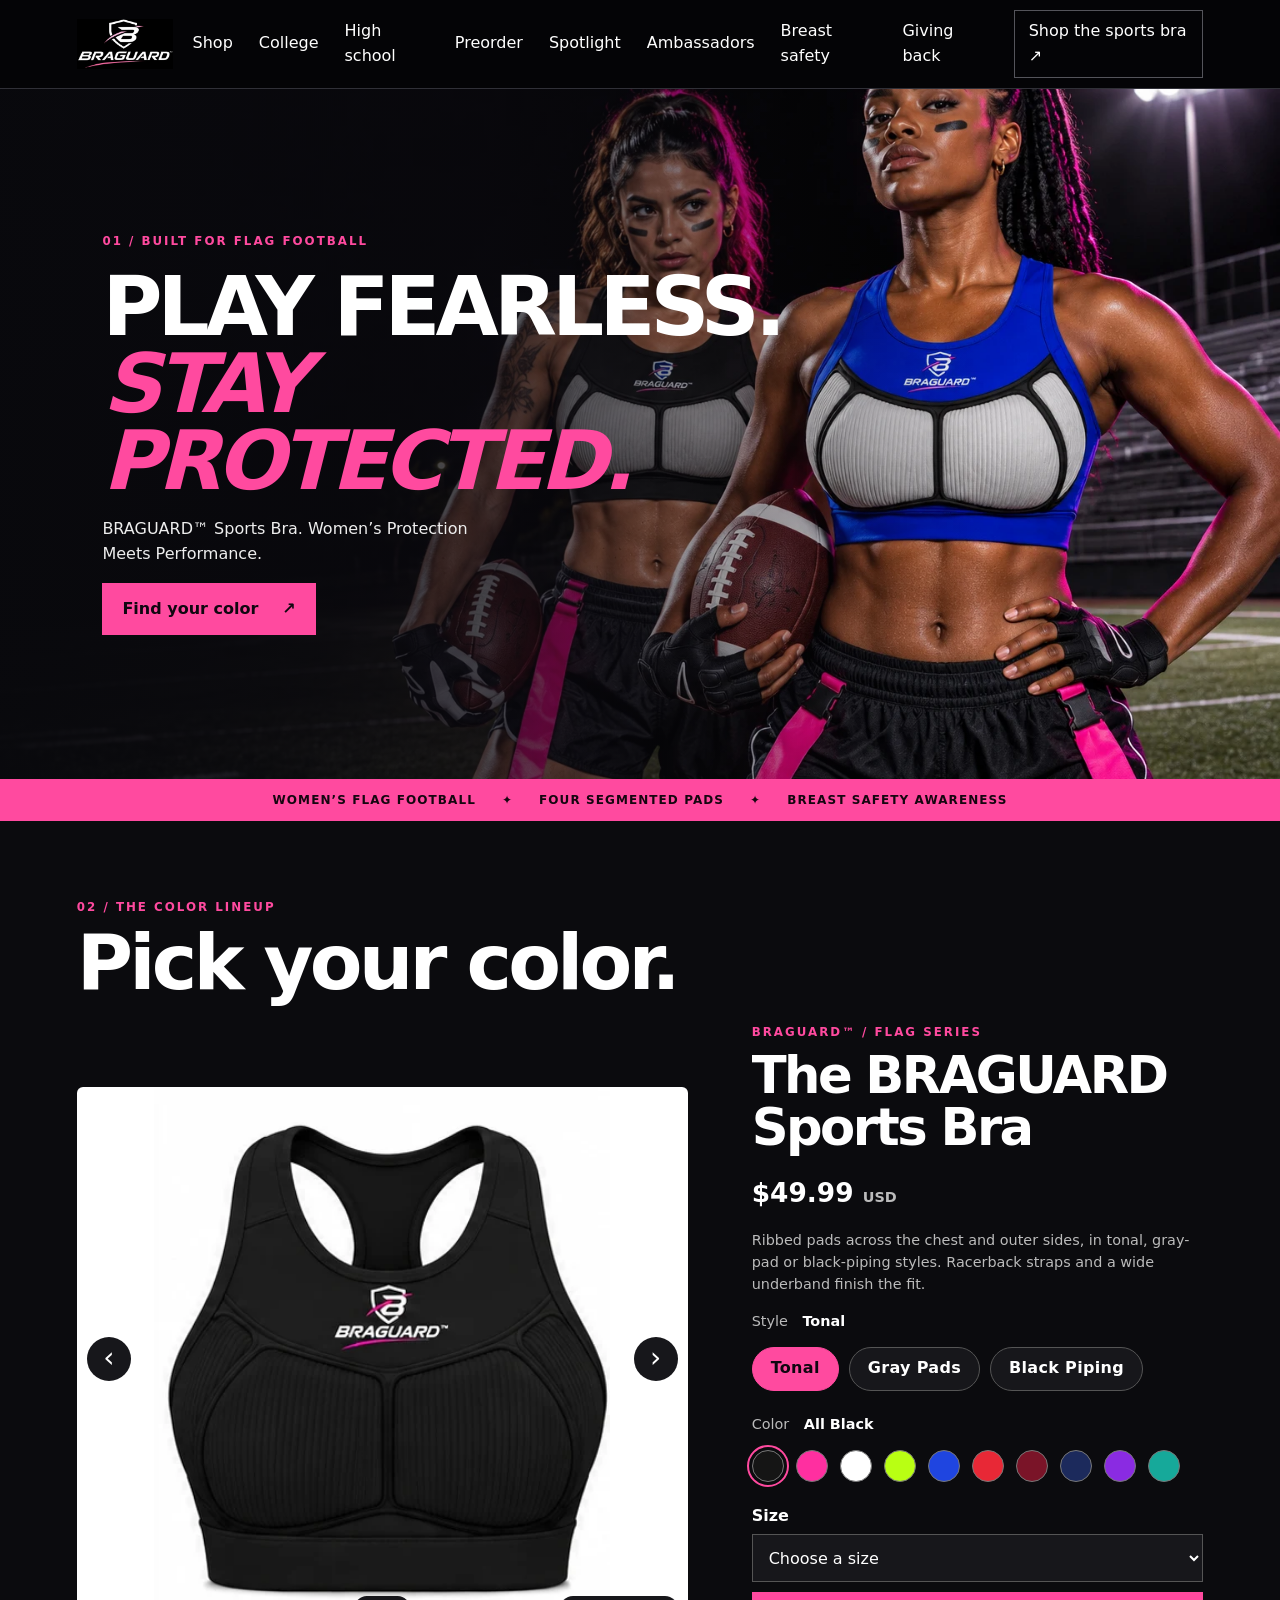
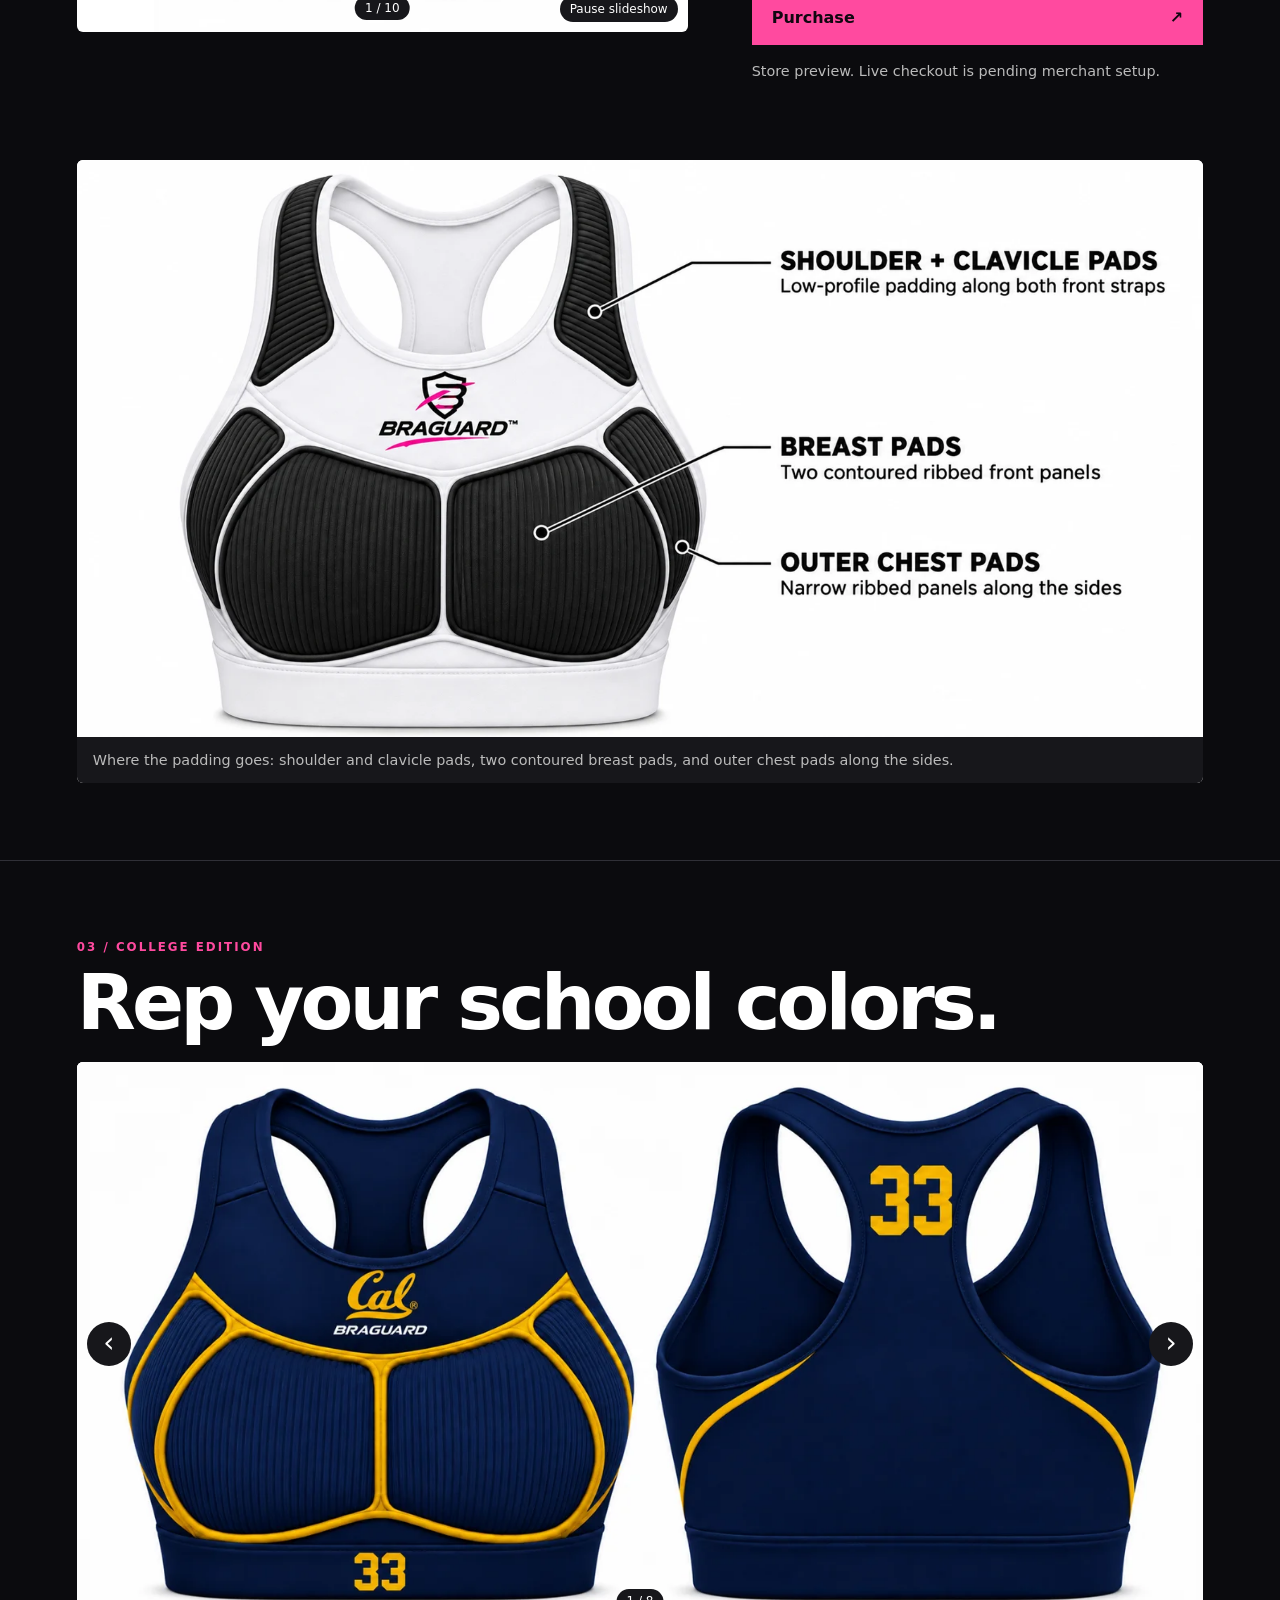
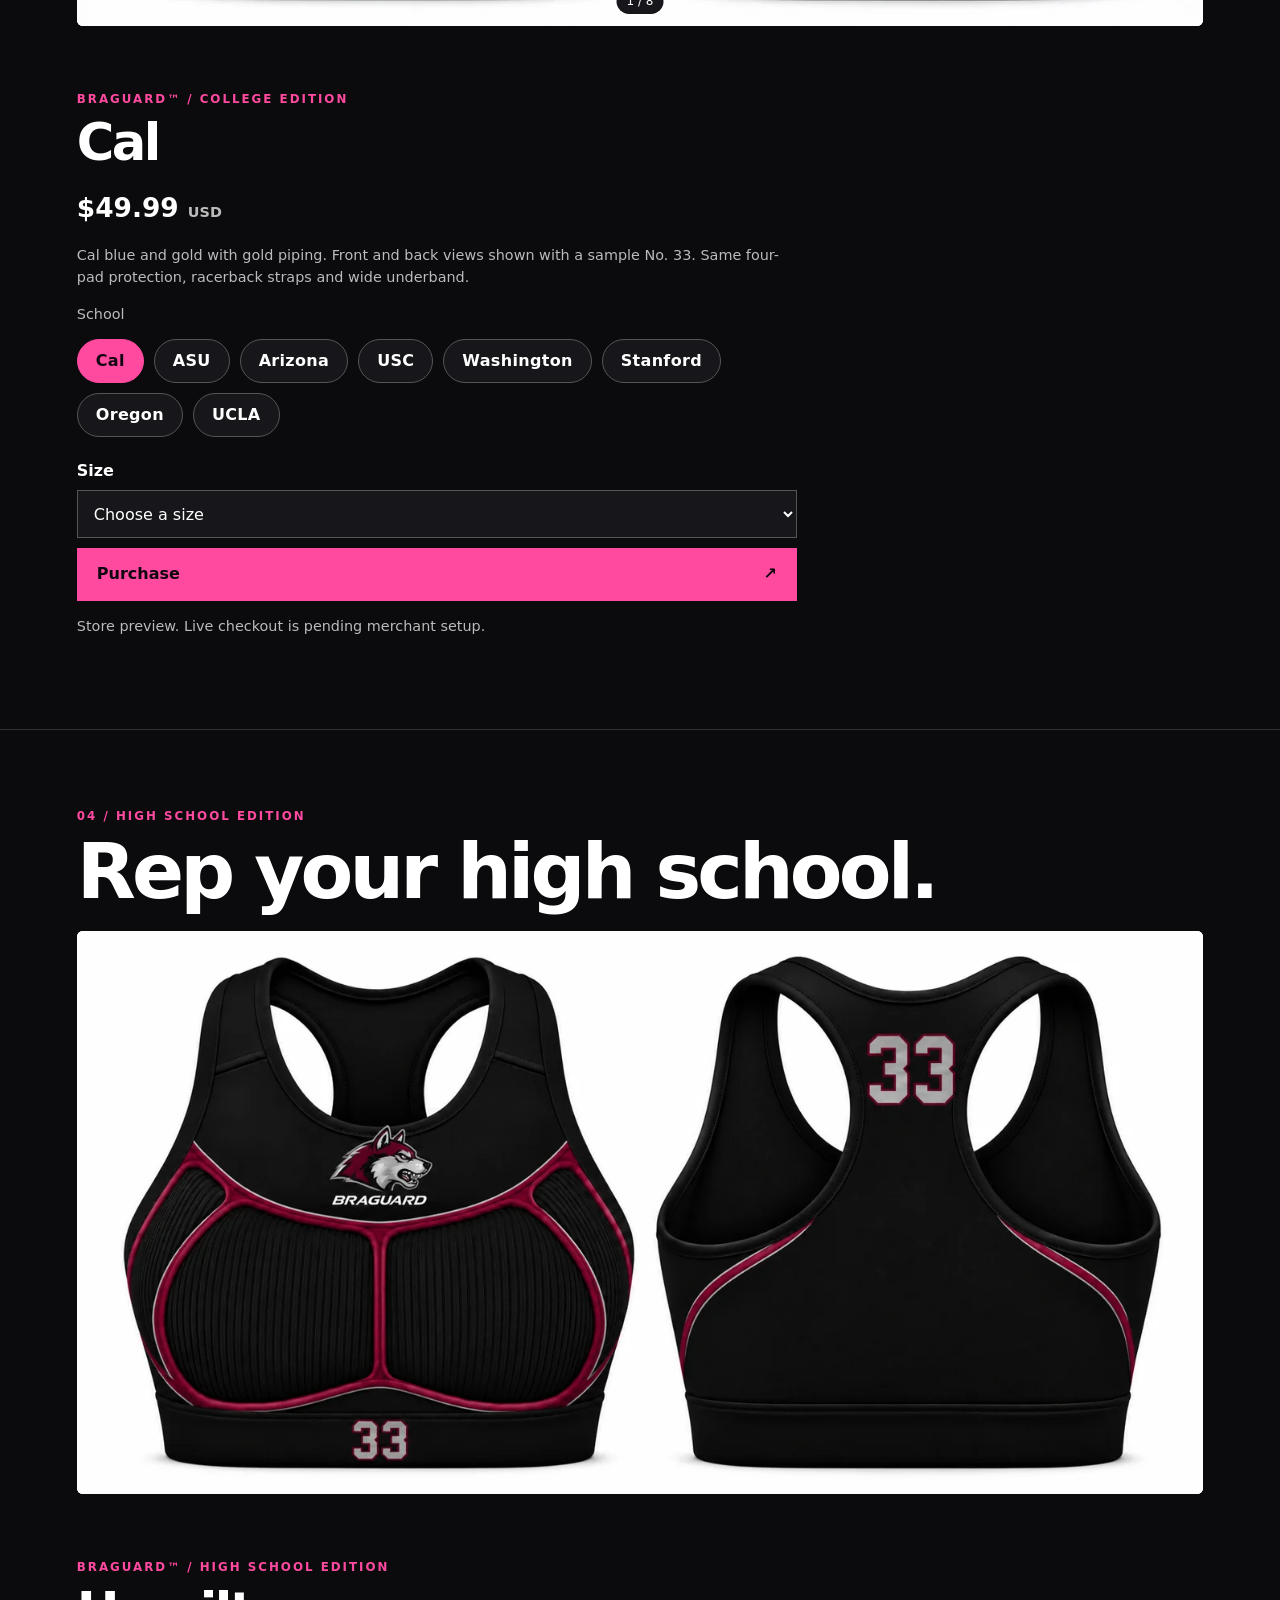
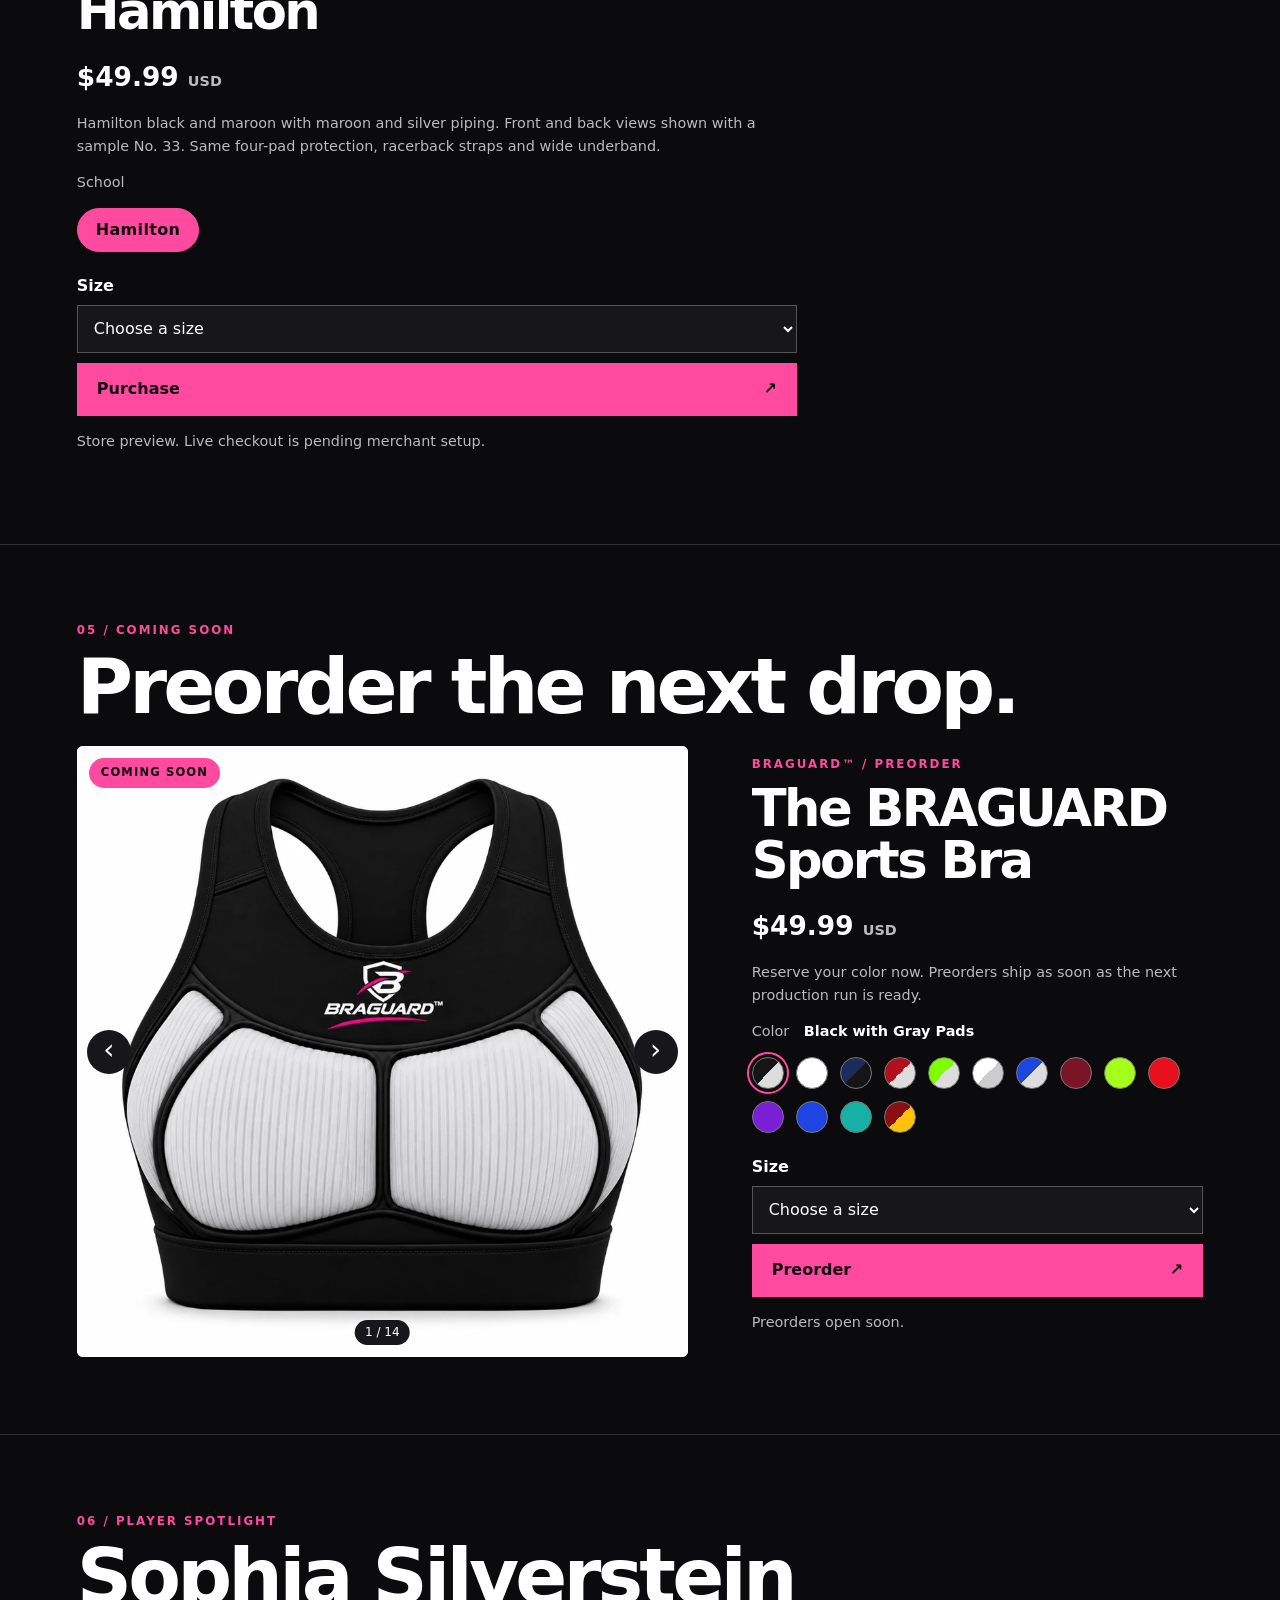
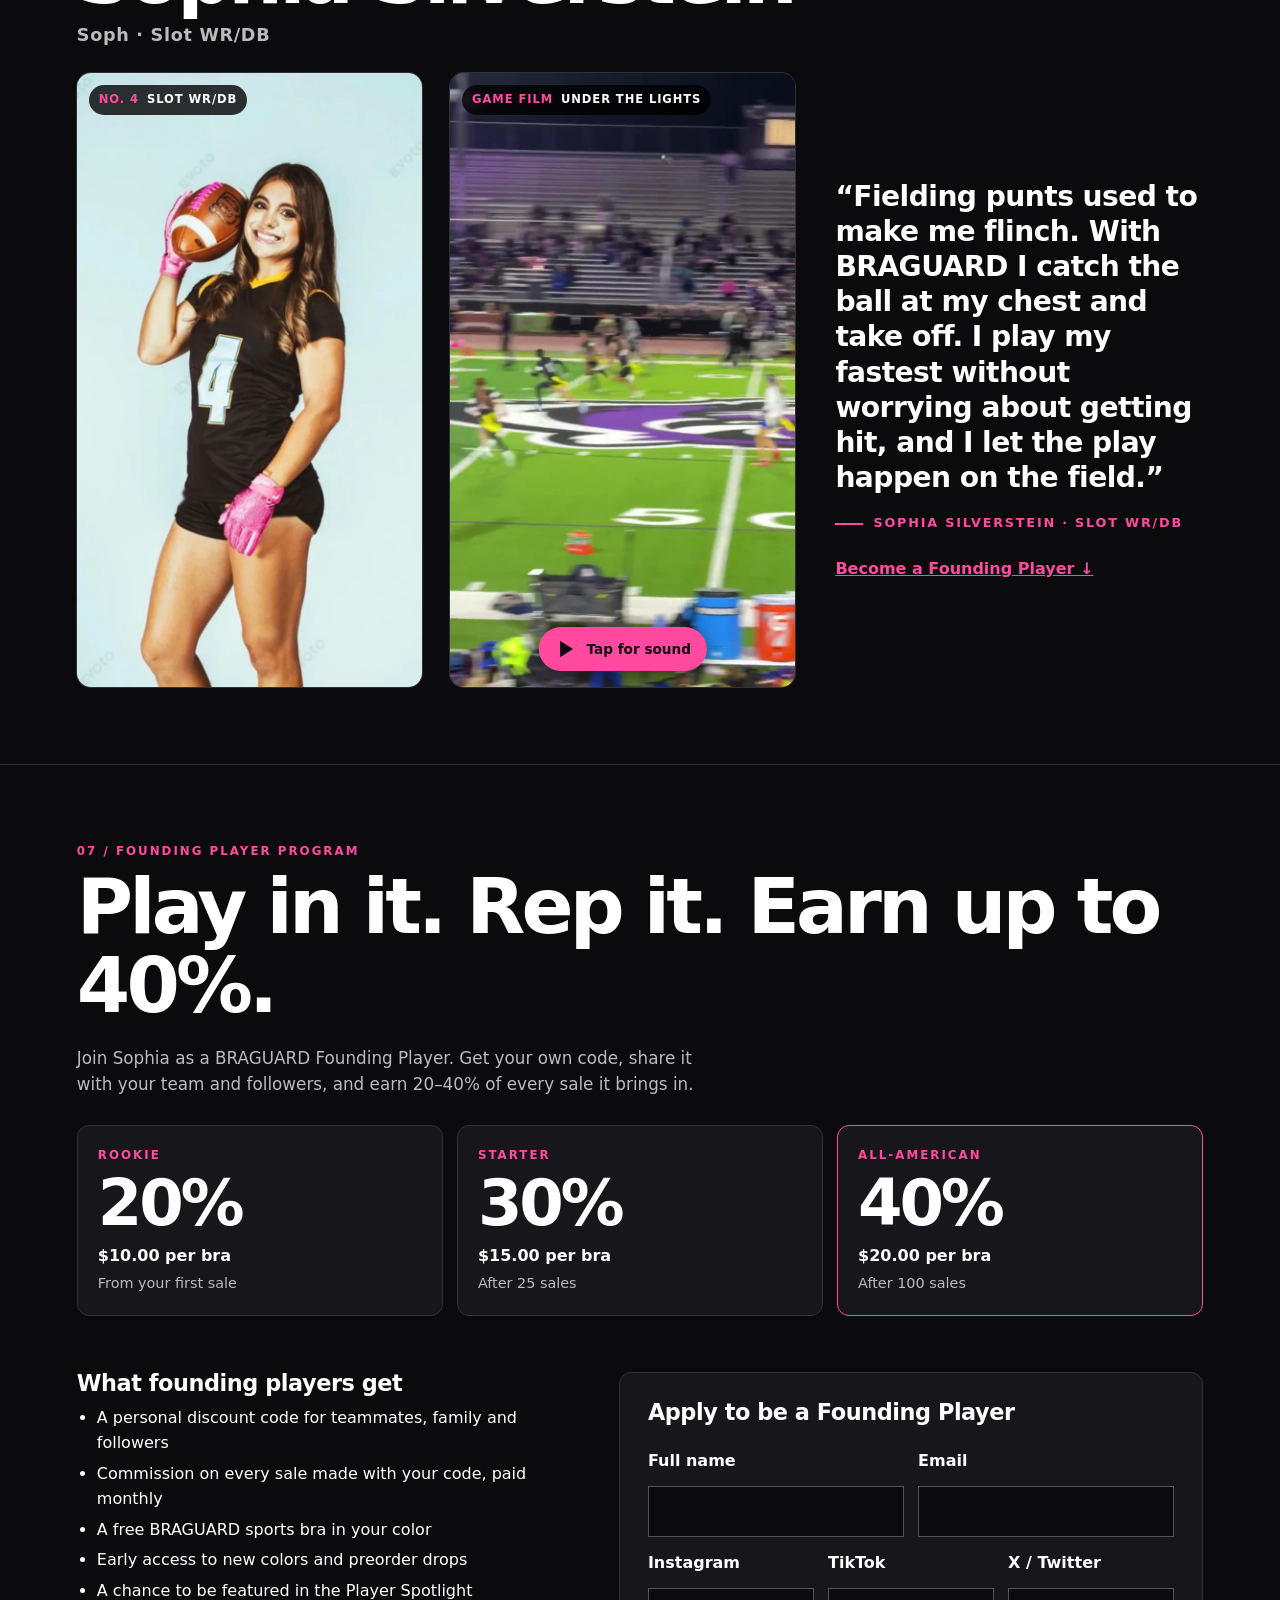
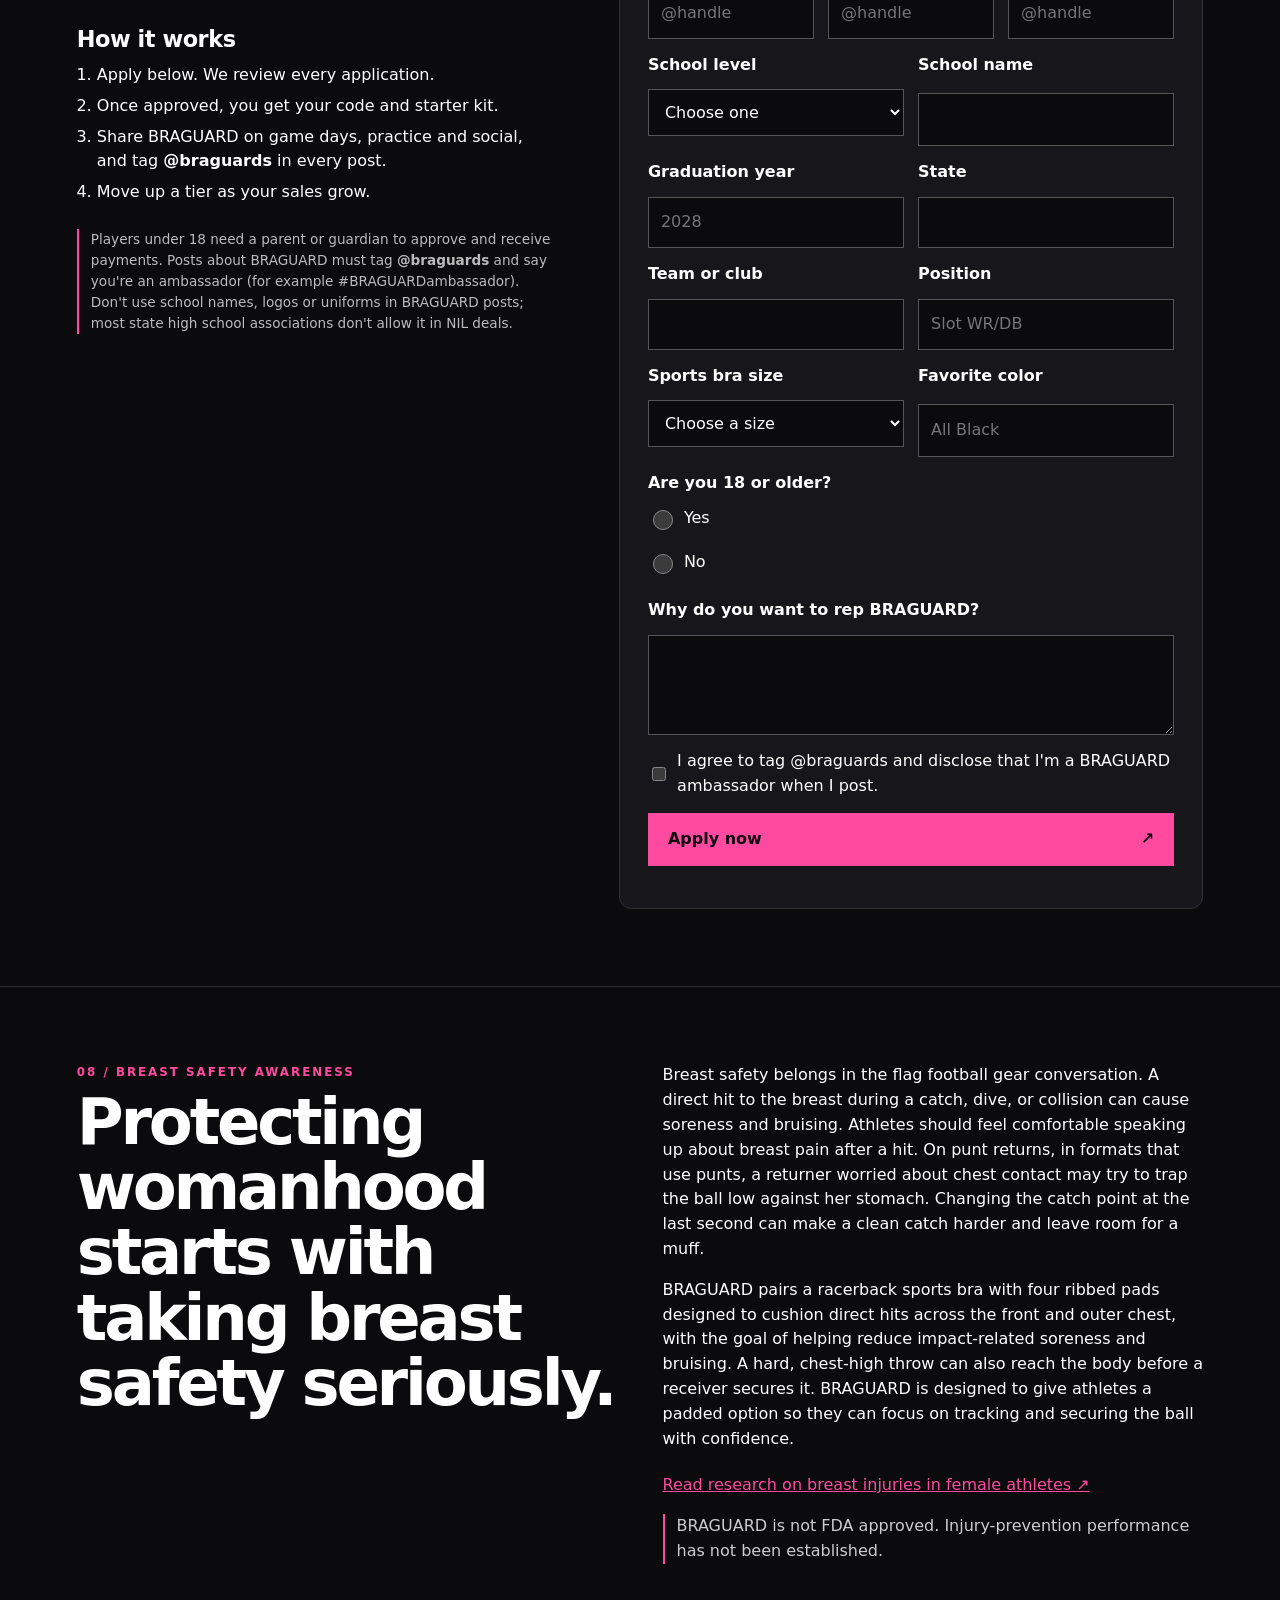
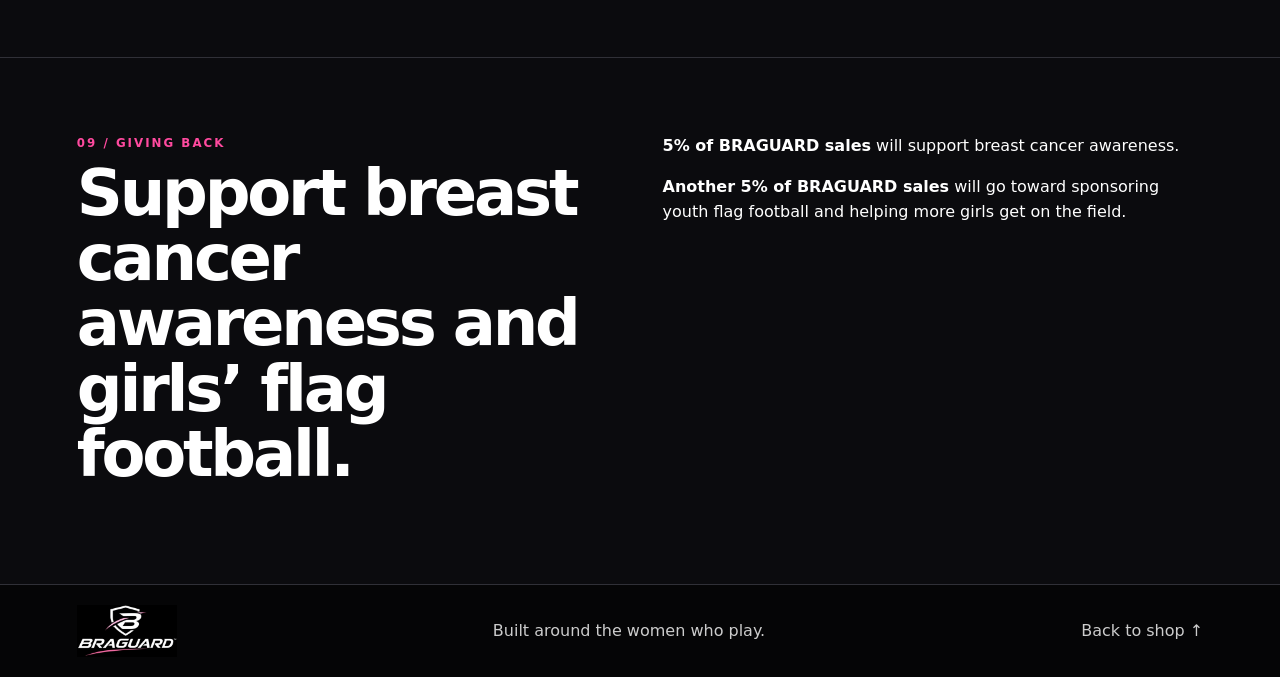
==== index.html @ 481f3fd7 "Ambassador program: require tagging @braguards in posts Co-Authored-By: Claude Opus 5.5 <noreply@ant" ====
<!doctype html>
<html lang="en">
<head>
  <meta charset="utf-8">
  <meta name="viewport" content="width=device-width, initial-scale=1, viewport-fit=cover">
  <title>BRAGUARD™ | Flag Football Sports Bra</title>
  <meta name="description" content="A segmented padded sports bra designed for women who play flag football. Explore BRAGUARD colorways.">
  <meta name="theme-color" content="#0b0b0e">
  <meta property="og:title" content="BRAGUARD™ | Flag Football Sports Bra">
  <meta property="og:description" content="Play fearless. Stay protected. A padded sports bra built for women's flag football.">
  <meta property="og:image" content="assets/athletes.webp">
  <meta property="og:type" content="website">
  <link rel="icon" href="assets/logo.webp" type="image/webp">
  <link rel="preload" as="image" href="assets/athletes.webp">
  <link rel="stylesheet" href="style.css">
</head>
<body>
  <a class="skip" href="#main">Skip to content</a>

  <header class="site-header">
    <a class="brand" href="#" aria-label="BRAGUARD home"><img src="assets/logo.webp" alt="BRAGUARD" width="320" height="168"></a>
    <button class="menu-toggle" type="button" aria-expanded="false" aria-controls="site-nav" aria-label="Open menu">
      <span></span><span></span><span></span>
    </button>
    <nav id="site-nav" class="site-nav" aria-label="Main navigation">
      <a href="#shop">Shop</a>
      <a href="#schools">College</a>
      <a href="#highschool">High school</a>
      <a href="#preorder">Preorder</a>
      <a href="#spotlight">Spotlight</a>
      <a href="#ambassadors">Ambassadors</a>
      <a href="#awareness">Breast safety</a>
      <a href="#giving">Giving back</a>
      <a class="outline" href="#shop">Shop the sports bra ↗</a>
    </nav>
  </header>

  <main id="main">
    <section class="hero">
      <div class="hero-copy">
        <p class="tag">01 / BUILT FOR FLAG FOOTBALL</p>
        <h1>PLAY FEARLESS.<br><em>STAY PROTECTED.</em></h1>
        <p>BRAGUARD™ Sports Bra. Women’s Protection Meets Performance.</p>
        <a class="btn" href="#shop">Find your color <span aria-hidden="true">↗</span></a>
      </div>
    </section>

    <div class="strip">
      <span>WOMEN’S FLAG FOOTBALL</span><b aria-hidden="true">✦</b>
      <span>FOUR SEGMENTED PADS</span><b aria-hidden="true">✦</b>
      <span>BREAST SAFETY AWARENESS</span>
    </div>

    <section id="shop" class="shop">
      <div class="section-title">
        <p class="tag">02 / THE COLOR LINEUP</p>
        <h2>Pick your color.</h2>
      </div>
      <div class="product">
        <div class="gallery" aria-label="Swipeable BRAGUARD color carousel">
          <div class="rail" tabindex="0" aria-label="Product color photos"></div>
          <button class="arrow prev" type="button" aria-label="Previous color">‹</button>
          <button class="arrow next" type="button" aria-label="Next color">›</button>
          <button class="rotation" type="button">Pause slideshow</button>
          <div class="counter" aria-live="polite"></div>
        </div>
        <div class="details">
          <p class="tag">BRAGUARD™ / FLAG SERIES</p>
          <h3>The BRAGUARD Sports Bra</h3>
          <div class="price">$49.99 <small>USD</small></div>
          <p>Ribbed pads across the chest and outer sides, in tonal, gray-pad or black-piping styles. Racerback straps and a wide underband finish the fit.</p>
          <p class="color-label">Style <strong id="style-name"></strong></p>
          <div class="style-pills pills" role="group" aria-label="Choose style"></div>
          <p class="color-label">Color <strong id="color"></strong></p>
          <div class="swatches" role="group" aria-label="Choose color"></div>
          <label for="size">Size</label>
          <select id="size">
            <option value="">Choose a size</option>
            <option>XS</option><option>S</option><option>M</option><option>L</option><option>XL</option><option>2XL</option>
          </select>
          <button class="btn buy" id="buy" type="button">Purchase <span aria-hidden="true">↗</span></button>
          <p id="status" role="status">Store preview. Live checkout is pending merchant setup.</p>
        </div>
      </div>
      <figure class="features">
        <img src="assets/features.webp" alt="BRAGUARD pad layout: shoulder and clavicle pads along both front straps, two contoured ribbed breast pads, and narrow ribbed outer chest pads along the sides" width="1600" height="819" loading="lazy">
        <figcaption>Where the padding goes: shoulder and clavicle pads, two contoured breast pads, and outer chest pads along the sides.</figcaption>
      </figure>
    </section>

    <section id="schools" class="shop schools" aria-labelledby="schools-title">
      <div class="section-title">
        <p class="tag">03 / COLLEGE EDITION</p>
        <h2 id="schools-title">Rep your school colors.</h2>
      </div>
      <div class="product">
        <div class="gallery school-gallery" aria-label="Swipeable college edition carousel">
          <div class="rail school-rail" tabindex="0" aria-label="College edition photos"></div>
          <button class="arrow school-prev prev" type="button" aria-label="Previous school">‹</button>
          <button class="arrow school-next next" type="button" aria-label="Next school">›</button>
          <div class="counter school-counter" aria-live="polite"></div>
        </div>
        <div class="details">
          <p class="tag">BRAGUARD™ / COLLEGE EDITION</p>
          <h3 id="school-name">Cal</h3>
          <div class="price">$49.99 <small>USD</small></div>
          <p id="school-desc"></p>
          <p class="color-label">School</p>
          <div class="school-pills" role="group" aria-label="Choose school"></div>
          <label for="school-size">Size</label>
          <select id="school-size">
            <option value="">Choose a size</option>
            <option>XS</option><option>S</option><option>M</option><option>L</option><option>XL</option><option>2XL</option>
          </select>
          <button class="btn buy" id="school-buy" type="button">Purchase <span aria-hidden="true">↗</span></button>
          <p id="school-status" class="status" role="status">Store preview. Live checkout is pending merchant setup.</p>
        </div>
      </div>
    </section>

    <section id="highschool" class="shop schools" aria-labelledby="hs-title">
      <div class="section-title">
        <p class="tag">04 / HIGH SCHOOL EDITION</p>
        <h2 id="hs-title">Rep your high school.</h2>
      </div>
      <div class="product">
        <div class="gallery school-gallery" aria-label="High school edition photos">
          <div class="rail hs-rail" tabindex="0" aria-label="High school edition photos"></div>
        </div>
        <div class="details">
          <p class="tag">BRAGUARD™ / HIGH SCHOOL EDITION</p>
          <h3 id="hs-name">Hamilton</h3>
          <div class="price">$49.99 <small>USD</small></div>
          <p id="hs-desc"></p>
          <p class="color-label">School</p>
          <div class="school-pills hs-pills" role="group" aria-label="Choose school"></div>
          <label for="hs-size">Size</label>
          <select id="hs-size">
            <option value="">Choose a size</option>
            <option>XS</option><option>S</option><option>M</option><option>L</option><option>XL</option><option>2XL</option>
          </select>
          <button class="btn buy" id="hs-buy" type="button">Purchase <span aria-hidden="true">↗</span></button>
          <p id="hs-status" class="status" role="status">Store preview. Live checkout is pending merchant setup.</p>
        </div>
      </div>
    </section>

    <section id="preorder" class="shop schools" aria-labelledby="preorder-title">
      <div class="section-title">
        <p class="tag">05 / COMING SOON</p>
        <h2 id="preorder-title">Preorder the next drop.</h2>
      </div>
      <div class="product">
        <div class="gallery pre-gallery" aria-label="Swipeable preorder carousel">
          <div class="rail pre-rail" tabindex="0" aria-label="Preorder style photos"></div>
          <button class="arrow pre-prev prev" type="button" aria-label="Previous style">‹</button>
          <button class="arrow pre-next next" type="button" aria-label="Next style">›</button>
          <span class="soon-badge">Coming soon</span>
          <div class="counter pre-counter" aria-live="polite"></div>
        </div>
        <div class="details">
          <p class="tag">BRAGUARD™ / PREORDER</p>
          <h3>The BRAGUARD Sports Bra</h3>
          <div class="price">$49.99 <small>USD</small></div>
          <p>Reserve your color now. Preorders ship as soon as the next production run is ready.</p>
          <p class="color-label">Color <strong id="pre-color"></strong></p>
          <div class="swatches pre-swatches" role="group" aria-label="Choose preorder color"></div>
          <label for="pre-size">Size</label>
          <select id="pre-size">
            <option value="">Choose a size</option>
            <option>XS</option><option>S</option><option>M</option><option>L</option><option>XL</option><option>2XL</option>
          </select>
          <button class="btn buy" id="pre-buy" type="button">Preorder <span aria-hidden="true">↗</span></button>
          <p id="pre-status" class="status" role="status">Preorders open soon.</p>
        </div>
      </div>
    </section>

    <section id="spotlight" class="spotlight" aria-labelledby="spotlight-title">
      <div class="section-title">
        <p class="tag">06 / PLAYER SPOTLIGHT</p>
        <h2 id="spotlight-title">Sophia Silverstein</h2>
        <p class="spot-sub">Soph · Slot WR/DB</p>
      </div>
      <div class="spotlight-grid">
        <figure class="spot-card">
          <img src="assets/spotlight-sophia.webp" alt="Sophia Silverstein in a black No. 4 jersey and pink gloves holding a football" width="720" height="1417" loading="lazy">
          <figcaption><span>No. 4</span><em>Slot WR/DB</em></figcaption>
        </figure>
        <figure class="spot-card">
          <video id="spot-video" poster="assets/spotlight-poster.jpg" autoplay muted loop playsinline webkit-playsinline preload="auto" aria-label="Game footage of Sophia playing flag football">
            <source src="assets/spotlight-video.mp4" type="video/mp4">
          </video>
          <button class="video-play" id="spot-play" type="button" aria-label="Play video with sound">
            <svg viewBox="0 0 24 24" width="28" height="28" aria-hidden="true"><path d="M8 5v14l11-7z" fill="currentColor"/></svg>
            <span>Tap for sound</span>
          </button>
          <figcaption><span>Game film</span><em>Under the lights</em></figcaption>
        </figure>
        <blockquote class="spot-quote">
          <p>“Fielding punts used to make me flinch. With BRAGUARD I catch the ball at my chest and take off. I play my fastest without worrying about getting hit, and I let the play happen on the field.”</p>
          <footer>Sophia Silverstein · Slot WR/DB</footer>
          <a class="spot-cta" href="#ambassadors">Become a Founding Player ↓</a>
        </blockquote>
      </div>
    </section>

    <section id="ambassadors" class="ambassadors" aria-labelledby="amb-title">
      <div class="section-title">
        <p class="tag">07 / FOUNDING PLAYER PROGRAM</p>
        <h2 id="amb-title">Play in it. Rep it. Earn up to 40%.</h2>
        <p class="amb-lead">Join Sophia as a BRAGUARD Founding Player. Get your own code, share it with your team and followers, and earn 20–40% of every sale it brings in.</p>
      </div>

      <div class="tiers" role="list">
        <div class="tier" role="listitem">
          <p class="tier-name">Rookie</p>
          <p class="tier-rate">20%</p>
          <p class="tier-earn"><span data-rate="0.20"></span> per bra</p>
          <p class="tier-when">From your first sale</p>
        </div>
        <div class="tier" role="listitem">
          <p class="tier-name">Starter</p>
          <p class="tier-rate">30%</p>
          <p class="tier-earn"><span data-rate="0.30"></span> per bra</p>
          <p class="tier-when">After 25 sales</p>
        </div>
        <div class="tier tier-top" role="listitem">
          <p class="tier-name">All-American</p>
          <p class="tier-rate">40%</p>
          <p class="tier-earn"><span data-rate="0.40"></span> per bra</p>
          <p class="tier-when">After 100 sales</p>
        </div>
      </div>

      <div class="amb-grid">
        <div class="amb-perks">
          <h3>What founding players get</h3>
          <ul>
            <li>A personal discount code for teammates, family and followers</li>
            <li>Commission on every sale made with your code, paid monthly</li>
            <li>A free BRAGUARD sports bra in your color</li>
            <li>Early access to new colors and preorder drops</li>
            <li>A chance to be featured in the Player Spotlight</li>
          </ul>
          <h3>How it works</h3>
          <ol>
            <li>Apply below. We review every application.</li>
            <li>Once approved, you get your code and starter kit.</li>
            <li>Share BRAGUARD on game days, practice and social, and tag <strong>@braguards</strong> in every post.</li>
            <li>Move up a tier as your sales grow.</li>
          </ol>
          <p class="amb-fine">Players under 18 need a parent or guardian to approve and receive payments. Posts about BRAGUARD must tag <strong>@braguards</strong> and say you're an ambassador (for example #BRAGUARDambassador). Don't use school names, logos or uniforms in BRAGUARD posts; most state high school associations don't allow it in NIL deals.</p>
        </div>

        <form id="amb-form" class="amb-form" novalidate>
          <h3>Apply to be a Founding Player</h3>
          <div class="field-row">
            <div class="field"><label for="amb-name">Full name</label><input id="amb-name" name="name" required autocomplete="name"></div>
            <div class="field"><label for="amb-email">Email</label><input id="amb-email" name="email" type="email" required autocomplete="email"></div>
          </div>
          <div class="field-row three">
            <div class="field"><label for="amb-ig">Instagram</label><input id="amb-ig" name="instagram" placeholder="@handle"></div>
            <div class="field"><label for="amb-tt">TikTok</label><input id="amb-tt" name="tiktok" placeholder="@handle"></div>
            <div class="field"><label for="amb-x">X / Twitter</label><input id="amb-x" name="x_twitter" placeholder="@handle"></div>
          </div>
          <div class="field-row">
            <div class="field">
              <label for="amb-level">School level</label>
              <select id="amb-level" name="level" required>
                <option value="">Choose one</option>
                <option>High school</option>
                <option>College</option>
                <option>Middle school / youth</option>
                <option>Adult / club</option>
                <option>Coach or parent</option>
              </select>
            </div>
            <div class="field"><label for="amb-school">School name</label><input id="amb-school" name="school"></div>
          </div>
          <div class="field-row">
            <div class="field"><label for="amb-grad">Graduation year</label><input id="amb-grad" name="grad_year" inputmode="numeric" placeholder="2028"></div>
            <div class="field"><label for="amb-state">State</label><input id="amb-state" name="state" autocomplete="address-level1"></div>
          </div>
          <div class="field-row">
            <div class="field"><label for="amb-team">Team or club</label><input id="amb-team" name="team"></div>
            <div class="field"><label for="amb-position">Position</label><input id="amb-position" name="position" placeholder="Slot WR/DB"></div>
          </div>
          <div class="field-row">
            <div class="field">
              <label for="amb-size">Sports bra size</label>
              <select id="amb-size" name="size" required>
                <option value="">Choose a size</option>
                <option>XS</option><option>S</option><option>M</option><option>L</option><option>XL</option><option>2XL</option>
              </select>
            </div>
            <div class="field"><label for="amb-color">Favorite color</label><input id="amb-color" name="color" placeholder="All Black"></div>
          </div>
          <fieldset class="field">
            <legend>Are you 18 or older?</legend>
            <label class="inline"><input type="radio" name="adult" value="yes" id="amb-adult-yes" required> Yes</label>
            <label class="inline"><input type="radio" name="adult" value="no" id="amb-adult-no"> No</label>
          </fieldset>
          <div class="field-row guardian" hidden>
            <div class="field"><label for="amb-guardian">Parent or guardian name</label><input id="amb-guardian" name="guardian"></div>
            <div class="field"><label for="amb-guardian-email">Parent or guardian email</label><input id="amb-guardian-email" name="guardian_email" type="email"></div>
          </div>
          <div class="field"><label for="amb-why">Why do you want to rep BRAGUARD?</label><textarea id="amb-why" name="why" rows="3"></textarea></div>
          <label class="inline check"><input type="checkbox" id="amb-agree" name="agree" required> I agree to tag @braguards and disclose that I'm a BRAGUARD ambassador when I post.</label>
          <button class="btn" type="submit">Apply now <span aria-hidden="true">↗</span></button>
          <p id="amb-status" role="status"></p>
        </form>
      </div>
    </section>

    <section id="awareness" class="awareness">
      <div>
        <p class="tag">08 / BREAST SAFETY AWARENESS</p>
        <h2>Protecting womanhood starts with taking breast safety seriously.</h2>
      </div>
      <div>
        <p>Breast safety belongs in the flag football gear conversation. A direct hit to the breast during a catch, dive, or collision can cause soreness and bruising. Athletes should feel comfortable speaking up about breast pain after a hit. On punt returns, in formats that use punts, a returner worried about chest contact may try to trap the ball low against her stomach. Changing the catch point at the last second can make a clean catch harder and leave room for a muff.</p>
        <p>BRAGUARD pairs a racerback sports bra with four ribbed pads designed to cushion direct hits across the front and outer chest, with the goal of helping reduce impact-related soreness and bruising. A hard, chest-high throw can also reach the body before a receiver secures it. BRAGUARD is designed to give athletes a padded option so they can focus on tracking and securing the ball with confidence.</p>
        <a href="https://pmc.ncbi.nlm.nih.gov/articles/PMC6683617/" target="_blank" rel="noopener">Read research on breast injuries in female athletes ↗</a>
        <p class="safety">BRAGUARD is not FDA approved. Injury-prevention performance has not been established.</p>
      </div>
    </section>

    <section id="giving" class="awareness" aria-labelledby="give-title">
      <div>
        <p class="tag">09 / GIVING BACK</p>
        <h2 id="give-title">Support breast cancer awareness and girls’ flag football.</h2>
      </div>
      <div>
        <p><strong>5% of BRAGUARD sales</strong> will support breast cancer awareness.</p>
        <p><strong>Another 5% of BRAGUARD sales</strong> will go toward sponsoring youth flag football and helping more girls get on the field.</p>
      </div>
    </section>
  </main>

  <footer class="site-footer">
    <img src="assets/logo.webp" alt="BRAGUARD" width="320" height="168" loading="lazy">
    <span>Built around the women who play.</span>
    <a href="#shop">Back to shop ↑</a>
  </footer>

  <script src="checkout.js"></script>
  <script src="app.js"></script>
</body>
</html>
---- style.css ----
:root {
  color-scheme: dark;
  --pink: #ff4a9f;
  --bg: #0b0b0e;
  --ink: #fff;
  --muted: #bbb;
  --line: #303037;
  --panel: #17171b;
  --gutter: clamp(16px, 6vw, 100px);
}

* { box-sizing: border-box; }
section[id] { scroll-margin-top: 80px; }
html { scroll-behavior: smooth; -webkit-text-size-adjust: 100%; }
body {
  margin: 0;
  background: var(--bg);
  color: var(--ink);
  font: 16px/1.55 system-ui, -apple-system, "Segoe UI", Roboto, sans-serif;
  overflow-x: hidden;
}
img { max-width: 100%; height: auto; }
a { color: inherit; text-decoration: none; }
button, select { font: inherit; color: inherit; }
button { cursor: pointer; }
button:focus-visible, a:focus-visible, select:focus-visible, .rail:focus-visible {
  outline: 3px solid var(--pink);
  outline-offset: 4px;
}

.skip {
  position: absolute; left: 12px; top: -60px; z-index: 100;
  background: var(--pink); color: #100710; padding: 10px 14px; font-weight: 800;
}
.skip:focus { top: 12px; }

/* Header */
.site-header {
  position: sticky; top: 0; z-index: 50;
  display: flex; align-items: center; justify-content: space-between; gap: 20px;
  padding: 10px var(--gutter);
  padding-top: max(10px, env(safe-area-inset-top));
  background: rgba(5, 5, 6, 0.92);
  backdrop-filter: blur(10px);
  border-bottom: 1px solid var(--line);
}
.brand img { width: 100px; display: block; }
.site-nav { display: flex; align-items: center; gap: 26px; }
.site-nav a { padding: 8px 0; }
.site-nav a:not(.outline):hover { color: var(--pink); }
.outline { border: 1px solid #54545a; padding: 8px 14px !important; }
.outline:hover { border-color: var(--pink); }

.menu-toggle {
  display: none;
  width: 44px; height: 44px;
  background: transparent; border: 1px solid #54545a; border-radius: 4px;
  flex-direction: column; align-items: center; justify-content: center; gap: 5px;
}
.menu-toggle span { display: block; width: 20px; height: 2px; background: #fff; transition: transform .2s, opacity .2s; }
.menu-toggle[aria-expanded="true"] span:nth-child(1) { transform: translateY(7px) rotate(45deg); }
.menu-toggle[aria-expanded="true"] span:nth-child(2) { opacity: 0; }
.menu-toggle[aria-expanded="true"] span:nth-child(3) { transform: translateY(-7px) rotate(-45deg); }

/* Hero */
.hero {
  min-height: min(690px, 80vh);
  position: relative;
  display: grid; align-items: center;
  background: #151219 url(assets/athletes.webp) center 43% / cover no-repeat;
}
.hero::before {
  content: ""; position: absolute; inset: 0;
  background: linear-gradient(90deg, #09090df5 1%, #0b0a10ba 38%, transparent 77%);
}
.hero-copy { position: relative; padding: 64px clamp(20px, 8vw, 128px); max-width: 950px; }
.tag { color: var(--pink); font-size: .74rem; font-weight: 800; letter-spacing: .17em; margin: 0 0 8px; }
.hero h1 {
  font-size: clamp(2.5rem, 6.4vw, 6.5rem);
  line-height: .94; letter-spacing: -.06em; margin: .22em 0;
}
.hero h1 em { color: var(--pink); }
.hero-copy > p:not(.tag) { max-width: 370px; color: #eee; }

.btn {
  background: var(--pink); color: #100710; border: 0; font-weight: 850;
  display: inline-flex; justify-content: space-between; align-items: center; gap: 24px;
  padding: 14px 20px; min-height: 48px;
  transition: filter .15s;
}
.btn:hover { filter: brightness(1.08); }

.strip {
  padding: 12px 16px;
  display: flex; flex-wrap: wrap; justify-content: center; gap: 8px 26px;
  background: var(--pink); color: #160610;
  font-size: .75rem; font-weight: 900; letter-spacing: .09em; text-align: center;
}

/* Sections */
.shop, .awareness {
  max-width: 1370px; margin: auto;
  padding: clamp(40px, 6vw, 95px) var(--gutter);
}
h2, h3 { line-height: 1.02; letter-spacing: -.05em; margin: 0 0 20px; }
h2 { font-size: clamp(2.2rem, 6vw, 5rem); }
h3 { font-size: clamp(1.9rem, 4vw, 3.6rem); }

/* Product */
.product {
  display: grid; grid-template-columns: 1.15fr .85fr;
  gap: clamp(24px, 5vw, 80px); align-items: center;
}
.gallery { position: relative; min-width: 0; background: #fff; border-radius: 6px; overflow: hidden; }
.rail {
  display: flex; overflow-x: auto;
  scroll-snap-type: x mandatory; scrollbar-width: none;
  overscroll-behavior-inline: contain; -webkit-overflow-scrolling: touch;
}
.rail::-webkit-scrollbar { display: none; }
.rail img {
  flex: 0 0 100%; width: 100%; aspect-ratio: 1.12;
  object-fit: contain; scroll-snap-align: start; user-select: none;
}
.arrow {
  position: absolute; top: 50%; translate: 0 -50%;
  border: 0; border-radius: 50%; width: 44px; height: 44px;
  background: var(--panel); color: #fff; font-size: 28px; line-height: 1;
  display: grid; place-items: center; padding-bottom: 4px;
}
.prev { left: 10px; }
.next { right: 10px; }
.counter {
  position: absolute; bottom: 12px; left: 50%; translate: -50%;
  background: var(--panel); padding: 3px 10px; font-size: 12px; border-radius: 30px;
}
.rotation {
  position: absolute; bottom: 10px; right: 10px;
  background: var(--panel); color: #fff; border: 0; border-radius: 20px;
  padding: 4px 10px; font-size: 12px;
}

.price { font-size: 1.65rem; font-weight: 800; margin-bottom: 8px; }
.price small, .details p:not(.tag), #status { color: var(--muted); font-size: .9rem; }
.color-label strong { color: #fff; margin-left: 10px; }
.swatches { display: flex; flex-wrap: wrap; gap: 12px; margin-bottom: 22px; }
.swatches button {
  width: 32px; height: 32px; padding: 0;
  border: 1px solid #777; border-radius: 50%; background: var(--swatch);
}
.swatches button[aria-pressed="true"] { outline: 2px solid var(--pink); outline-offset: 3px; }
label { display: block; font-weight: 700; margin-bottom: 6px; }
select, .buy { display: flex; width: 100%; margin-bottom: 10px; }
select { padding: 12px; min-height: 48px; background: var(--panel); border: 1px solid #555; border-radius: 0; }

/* Feature diagram */
.features {
  margin: clamp(32px, 5vw, 64px) 0 0; background: #fff; border-radius: 6px; overflow: hidden;
}
.features img { display: block; width: 100%; height: auto; }
.features figcaption { background: var(--panel); color: var(--muted); font-size: .9rem; padding: 12px 16px; }

/* College edition */
.schools { border-top: 1px solid var(--line); }
.style-pills, .school-pills { display: flex; flex-wrap: wrap; gap: 10px; margin-bottom: 22px; }
.style-pills button, .school-pills button {
  min-height: 44px; padding: 8px 18px;
  background: var(--panel); border: 1px solid #555; border-radius: 40px;
  font-weight: 800; letter-spacing: .02em;
}
.style-pills button[aria-pressed="true"], .school-pills button[aria-pressed="true"] { border-color: var(--pink); background: var(--pink); color: #100710; }
.school-gallery .rail img { aspect-ratio: 2 / 1; object-fit: contain; background: #fff; }
#hs-status { color: var(--muted); font-size: .9rem; }
#school-status { color: var(--muted); font-size: .9rem; }

/* Preorder */
.soon-badge {
  position: absolute; left: 12px; top: 12px;
  background: var(--pink); color: #100710; border-radius: 30px;
  padding: 6px 12px; font-size: .72rem; font-weight: 900; letter-spacing: .1em; text-transform: uppercase;
}
.pre-gallery .rail img { aspect-ratio: 1; }
#pre-status { color: var(--muted); font-size: .9rem; }

/* Player spotlight */
.spotlight {
  max-width: 1370px; margin: auto;
  padding: clamp(40px, 6vw, 95px) var(--gutter);
  border-top: 1px solid var(--line);
}
.spotlight-grid {
  display: grid;
  grid-template-columns: repeat(2, minmax(0, 1fr)) minmax(0, 1.1fr);
  gap: clamp(14px, 2.4vw, 28px);
  align-items: stretch;
}
.spot-card {
  position: relative; margin: 0; overflow: hidden;
  border-radius: 14px; background: var(--panel);
  aspect-ratio: 9 / 16; max-width: 100%;
  box-shadow: 0 0 0 1px var(--line);
}
.spot-card img, .spot-card video {
  display: block; width: 100%; height: 100%; object-fit: cover; object-position: center top;
}
.spot-card figcaption {
  position: absolute; left: 12px; top: 12px;
  display: flex; gap: 8px; align-items: center;
  background: #000c; backdrop-filter: blur(6px);
  padding: 6px 10px; border-radius: 30px;
  font-size: .72rem; font-weight: 700; letter-spacing: .08em; text-transform: uppercase;
  white-space: nowrap; max-width: calc(100% - 24px);
}
.spot-card figcaption span { color: var(--pink); }
.spot-card figcaption em { font-style: normal; }
.spot-quote {
  margin: 0; align-self: center;
  display: flex; flex-direction: column; gap: 18px;
  padding-left: clamp(0px, 1vw, 12px);
}
.spot-quote p {
  margin: 0; font-size: clamp(1.3rem, 2.2vw, 2rem); line-height: 1.25;
  letter-spacing: -.02em; font-weight: 700; text-wrap: balance;
}
.spot-quote footer {
  color: var(--pink); font-size: .8rem; font-weight: 800; letter-spacing: .14em; text-transform: uppercase;
}
.spot-quote footer::before { content: ""; display: inline-block; width: 28px; height: 2px; background: var(--pink); vertical-align: middle; margin-right: 10px; }

.spotlight .section-title h2 { margin-bottom: 6px; }
.spot-sub { margin: 0 0 24px; color: var(--muted); font-size: 1.1rem; font-weight: 700; letter-spacing: .04em; }

.video-play {
  position: absolute; left: 50%; bottom: 16px; translate: -50% 0;
  display: inline-flex; align-items: center; gap: 8px;
  min-height: 44px; padding: 8px 16px 8px 12px;
  background: var(--pink); color: #100710; border: 0; border-radius: 40px;
  font-weight: 850; font-size: .85rem; white-space: nowrap;
  box-shadow: 0 8px 24px #0008;
}
.video-play.playing span::after { content: ""; }
.video-play[hidden] { display: none; }

/* Founding Player program */
.ambassadors {
  max-width: 1370px; margin: auto;
  padding: clamp(40px, 6vw, 95px) var(--gutter);
  border-top: 1px solid var(--line);
}
.amb-lead { color: var(--muted); max-width: 640px; margin: 0 0 28px; font-size: 1.05rem; }
.tiers { display: grid; grid-template-columns: repeat(3, minmax(0, 1fr)); gap: 14px; margin-bottom: clamp(32px, 5vw, 56px); }
.tier { border: 1px solid var(--line); border-radius: 12px; padding: 20px; background: var(--panel); }
.tier p { margin: 0; }
.tier-top { border-color: var(--pink); }
.tier-name { color: var(--pink); font-size: .74rem; font-weight: 800; letter-spacing: .17em; text-transform: uppercase; }
.tier-rate { font-size: clamp(2.6rem, 6vw, 4rem); font-weight: 900; letter-spacing: -.05em; line-height: 1.05; margin: 6px 0 !important; font-variant-numeric: tabular-nums; }
.tier-earn { font-weight: 700; }
.tier-when { color: var(--muted); font-size: .9rem; margin-top: 4px !important; }
.amb-grid { display: grid; grid-template-columns: minmax(0, .9fr) minmax(0, 1.1fr); gap: clamp(24px, 5vw, 64px); align-items: start; }
.amb-perks h3, .amb-form h3 { font-size: 1.4rem; letter-spacing: -.02em; margin: 0 0 12px; }
.amb-perks ul, .amb-perks ol { margin: 0 0 24px; padding-left: 20px; display: grid; gap: 6px; }
.amb-fine { color: var(--muted); font-size: .85rem; border-left: 2px solid var(--pink); padding-left: 12px; }
.amb-form { background: var(--panel); border: 1px solid var(--line); border-radius: 12px; padding: clamp(18px, 3vw, 28px); display: grid; gap: 14px; }
.field-row { display: grid; grid-template-columns: repeat(2, minmax(0, 1fr)); gap: 14px; }
.field-row[hidden] { display: none; }
.field-row.three { grid-template-columns: repeat(3, minmax(0, 1fr)); }
.field { display: grid; gap: 6px; margin: 0; min-width: 0; border: 0; padding: 0; }
.field legend { font-weight: 700; margin-bottom: 6px; padding: 0; }
.amb-form input:not([type=radio]):not([type=checkbox]), .amb-form textarea, .amb-form select {
  width: 100%; padding: 12px; min-height: 46px; background: #0b0b0e; border: 1px solid #555; color: #fff; font: inherit; border-radius: 0;
}
.amb-form textarea { min-height: 90px; resize: vertical; }
.amb-form input:focus-visible, .amb-form textarea:focus-visible { outline: 3px solid var(--pink); outline-offset: 2px; }
label.inline { display: inline-flex; align-items: center; gap: 8px; font-weight: 500; margin-right: 18px; min-height: 32px; }
label.check { margin: 0; }
.amb-form input[type=radio], .amb-form input[type=checkbox] { width: 20px; height: 20px; accent-color: var(--pink); }
.amb-form .btn { width: 100%; }
#amb-status { margin: 0; color: var(--muted); font-size: .9rem; }
#amb-status.ok { color: #6ee7a8; }
#amb-status.err { color: #ff8a8a; }
.spot-cta { display: inline-block; margin-top: 6px; color: var(--pink); font-weight: 800; text-decoration: underline; }

@media (max-width: 760px) {
  .tiers { grid-template-columns: 1fr; gap: 10px; }
  .tier { display: grid; grid-template-columns: auto 1fr; column-gap: 16px; align-items: center; }
  .tier-rate { grid-column: 1; grid-row: 1 / span 3; font-size: 2.6rem; }
  .tier-name, .tier-earn, .tier-when { grid-column: 2; }
  .amb-grid, .field-row, .field-row.three { grid-template-columns: 1fr; }
}

/* Awareness + giving */
.awareness {
  border-top: 1px solid var(--line);
  display: grid; grid-template-columns: 1fr 1fr; gap: 45px;
}
.awareness h2 { font-size: clamp(2rem, 5vw, 4.4rem); }
.awareness p { margin-top: 0; }
.awareness a { color: var(--pink); text-decoration: underline; display: inline-block; margin: 6px 0 16px; }
.safety { border-left: 2px solid var(--pink); padding-left: 12px; color: #ccc; }

/* Footer */
.site-footer {
  display: flex; align-items: center; justify-content: space-between; gap: 20px;
  padding: 20px var(--gutter);
  padding-bottom: max(20px, env(safe-area-inset-bottom));
  background: #050506; border-top: 1px solid var(--line); color: #ccc;
}
.site-footer img { width: 100px; display: block; }
.site-footer a:hover { color: var(--pink); }

/* Tablet */
@media (max-width: 960px) {
  .product { grid-template-columns: 1fr; }
  .spotlight-grid { grid-template-columns: repeat(2, minmax(0, 1fr)); }
  .spot-quote { grid-column: 1 / -1; padding: 8px 0 0; }
  .details { max-width: 640px; }
  .awareness { gap: 24px; }
}

/* Mobile */
@media (max-width: 760px) {
  .menu-toggle { display: flex; }
  .site-nav {
    position: absolute; top: 100%; left: 0; right: 0;
    flex-direction: column; align-items: stretch; gap: 0;
    background: #050506; border-bottom: 1px solid var(--line);
    padding: 8px var(--gutter) 20px;
    display: none;
  }
  .site-nav.open { display: flex; }
  .site-nav a { padding: 14px 0; border-bottom: 1px solid var(--line); font-size: 1.05rem; }
  .site-nav .outline { margin-top: 14px; text-align: center; border-bottom: 1px solid #54545a; }

  .hero { min-height: 82svh; background-position: 66% center; align-items: end; }
  .hero::before { background: linear-gradient(0deg, #09090d 4%, #09090da8 50%, transparent 90%); }
  .hero-copy { padding-bottom: 56px; }
  .hero .btn { width: 100%; }

  .awareness { grid-template-columns: 1fr; gap: 4px; }
  .swatches { gap: 10px; }
  .swatches button { width: 40px; height: 40px; }
  .rotation { padding: 8px 12px; }
  .spot-card { border-radius: 10px; }
  .video-play { font-size: .72rem; padding: 6px 12px 6px 8px; gap: 4px; bottom: 10px; }
  .video-play svg { width: 20px; height: 20px; }
  .spot-card figcaption { left: 8px; top: 8px; padding: 4px 8px; font-size: .6rem; gap: 6px; }
  .spot-card figcaption span + * { display: none; }

  .site-footer { flex-direction: column; text-align: center; gap: 10px; }
}

/* Small phones */
@media (max-width: 380px) {
  .brand img { width: 84px; }
  .strip { font-size: .68rem; gap: 6px 14px; }
  .arrow { width: 40px; height: 40px; }
  .counter { display: none; }
}

@media (prefers-reduced-motion: reduce) {
  html { scroll-behavior: auto; }
  * { transition: none !important; }
}

/* Front/back school renders read better full width */
#schools .product, #highschool .product { grid-template-columns: 1fr; }
#schools .details, #highschool .details { max-width: 720px; }
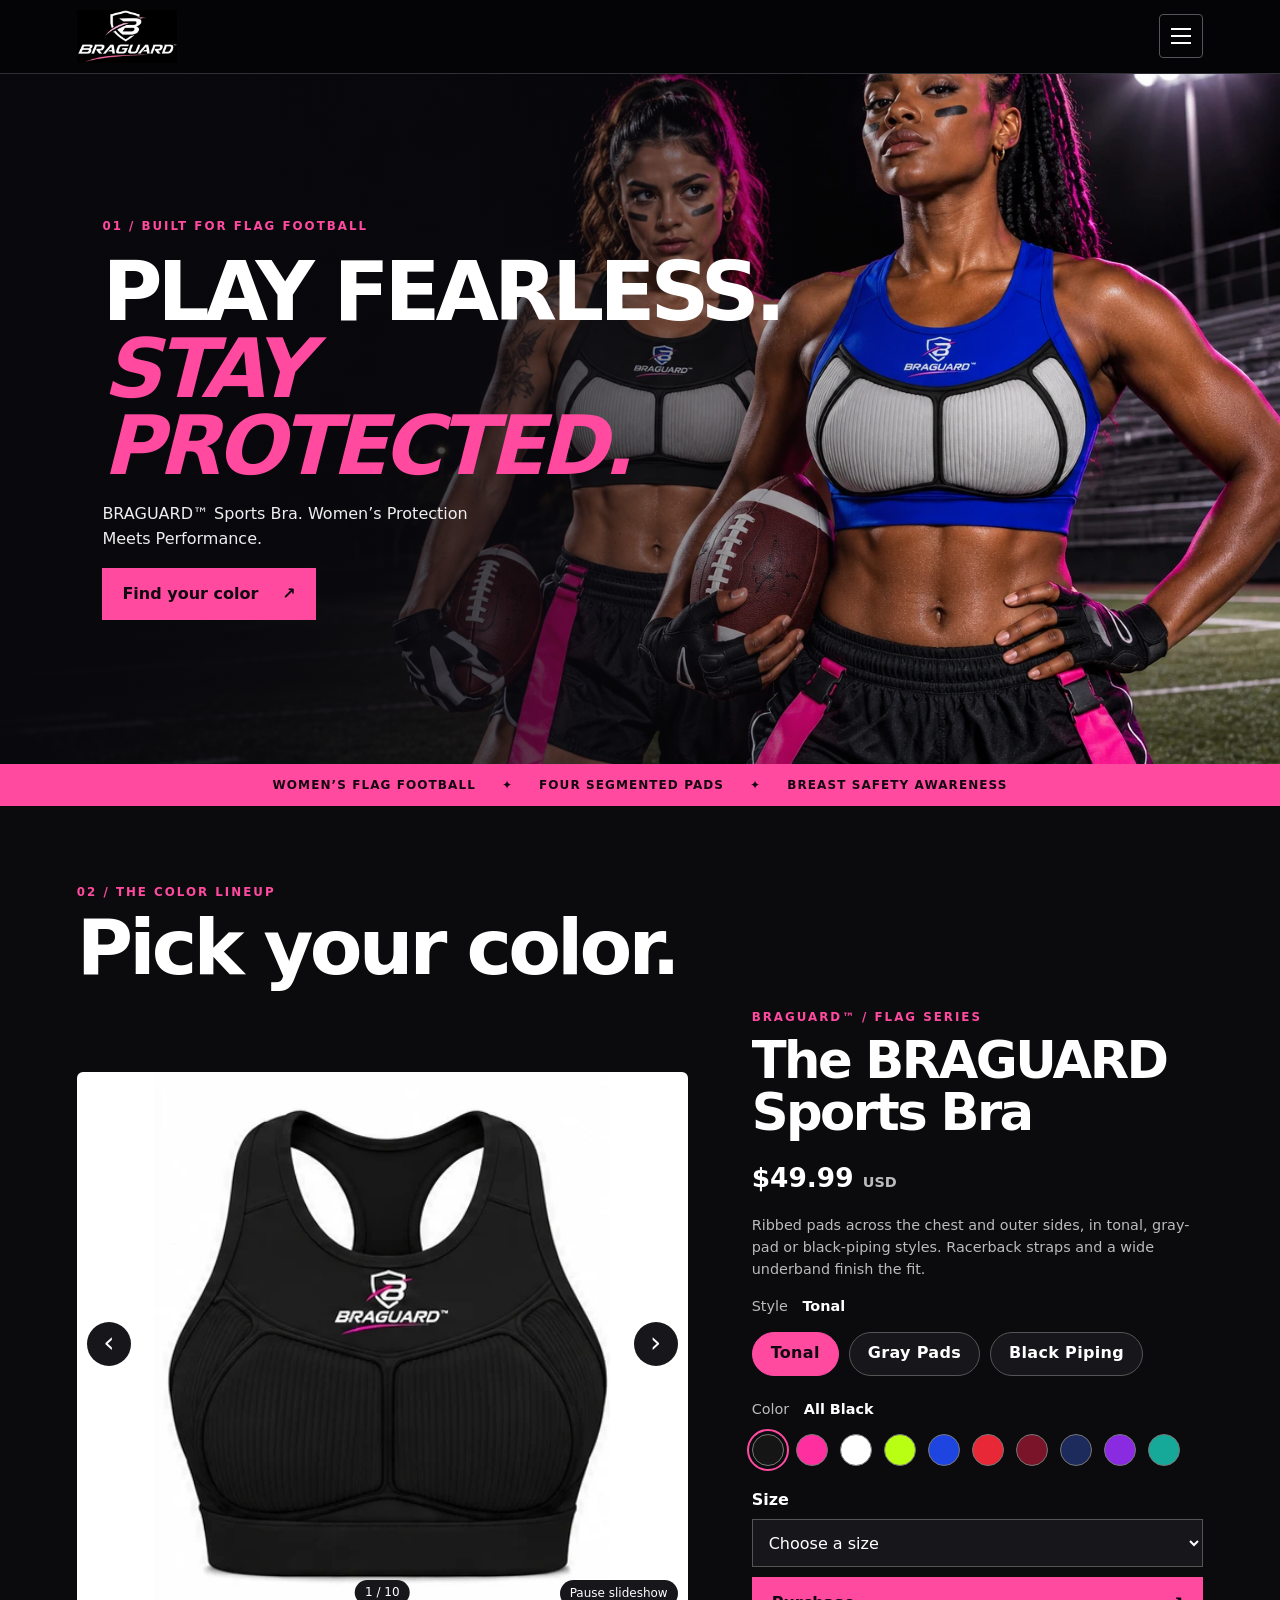
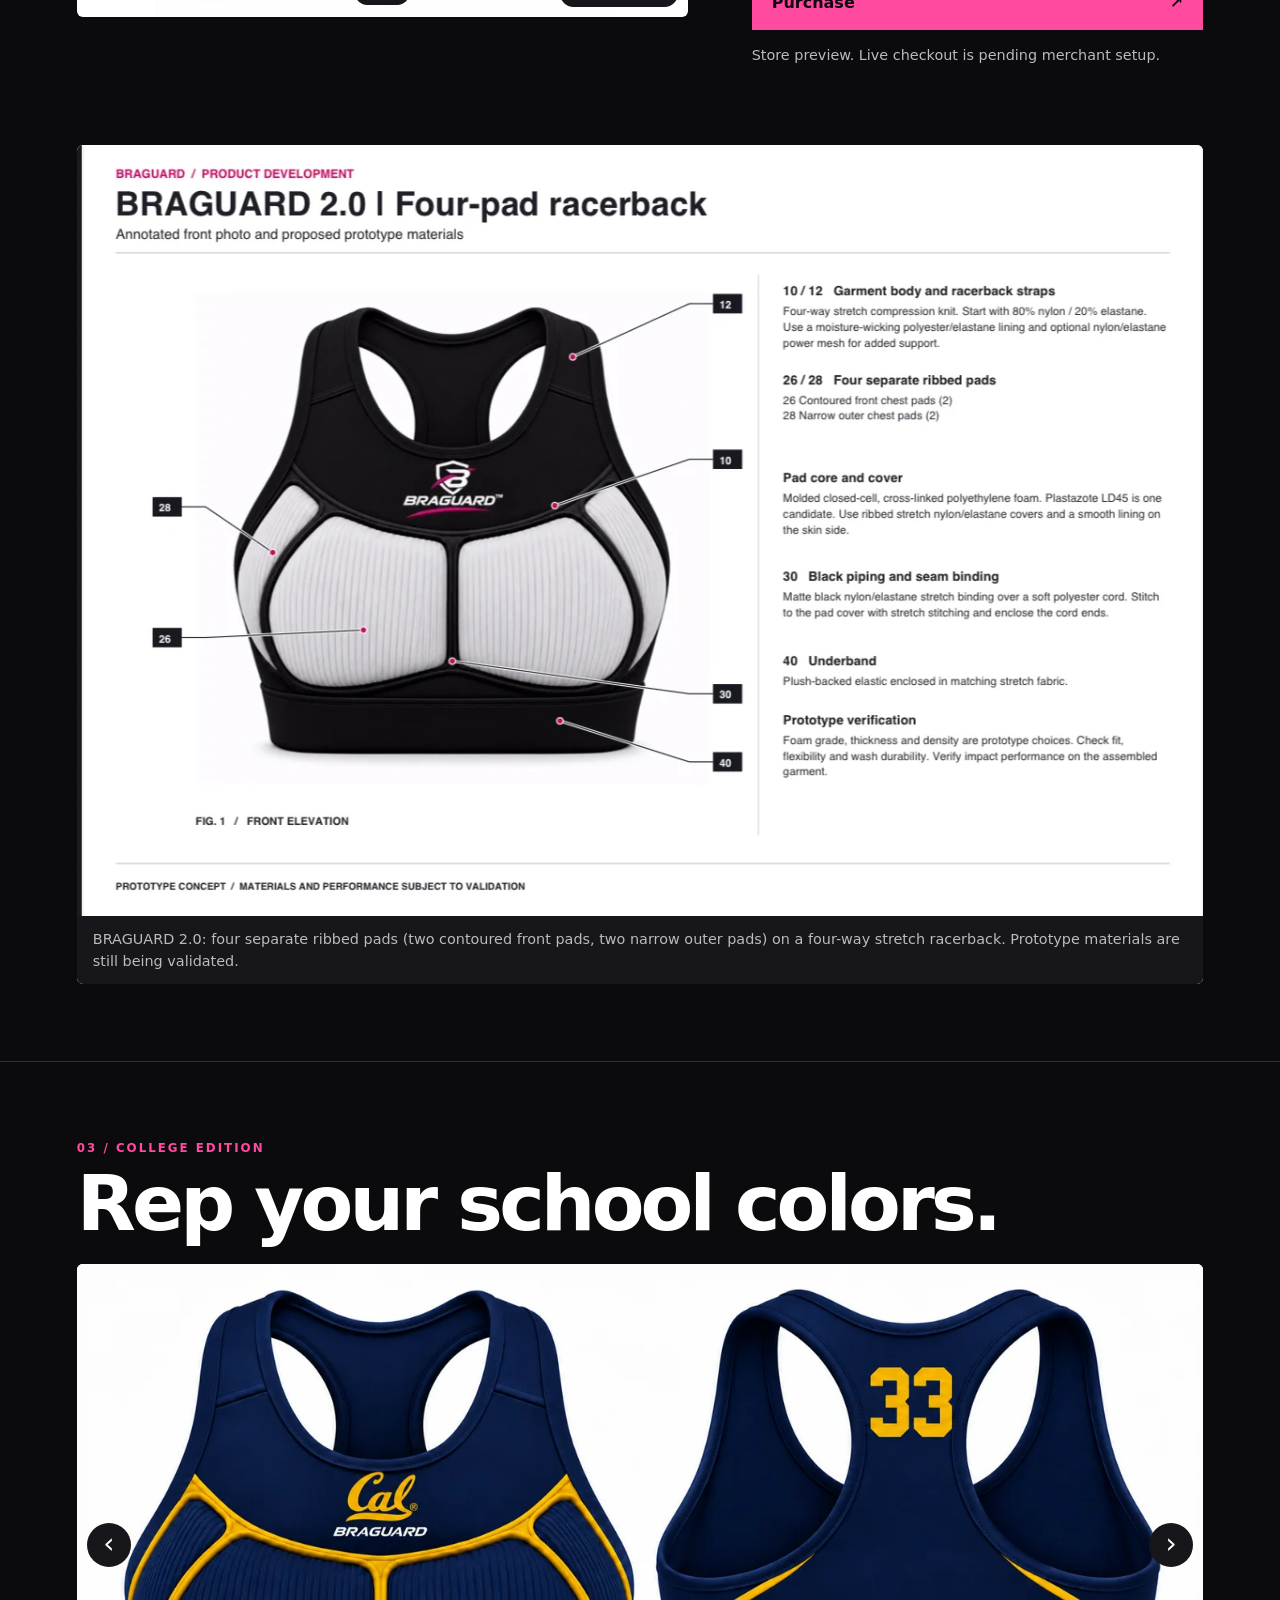
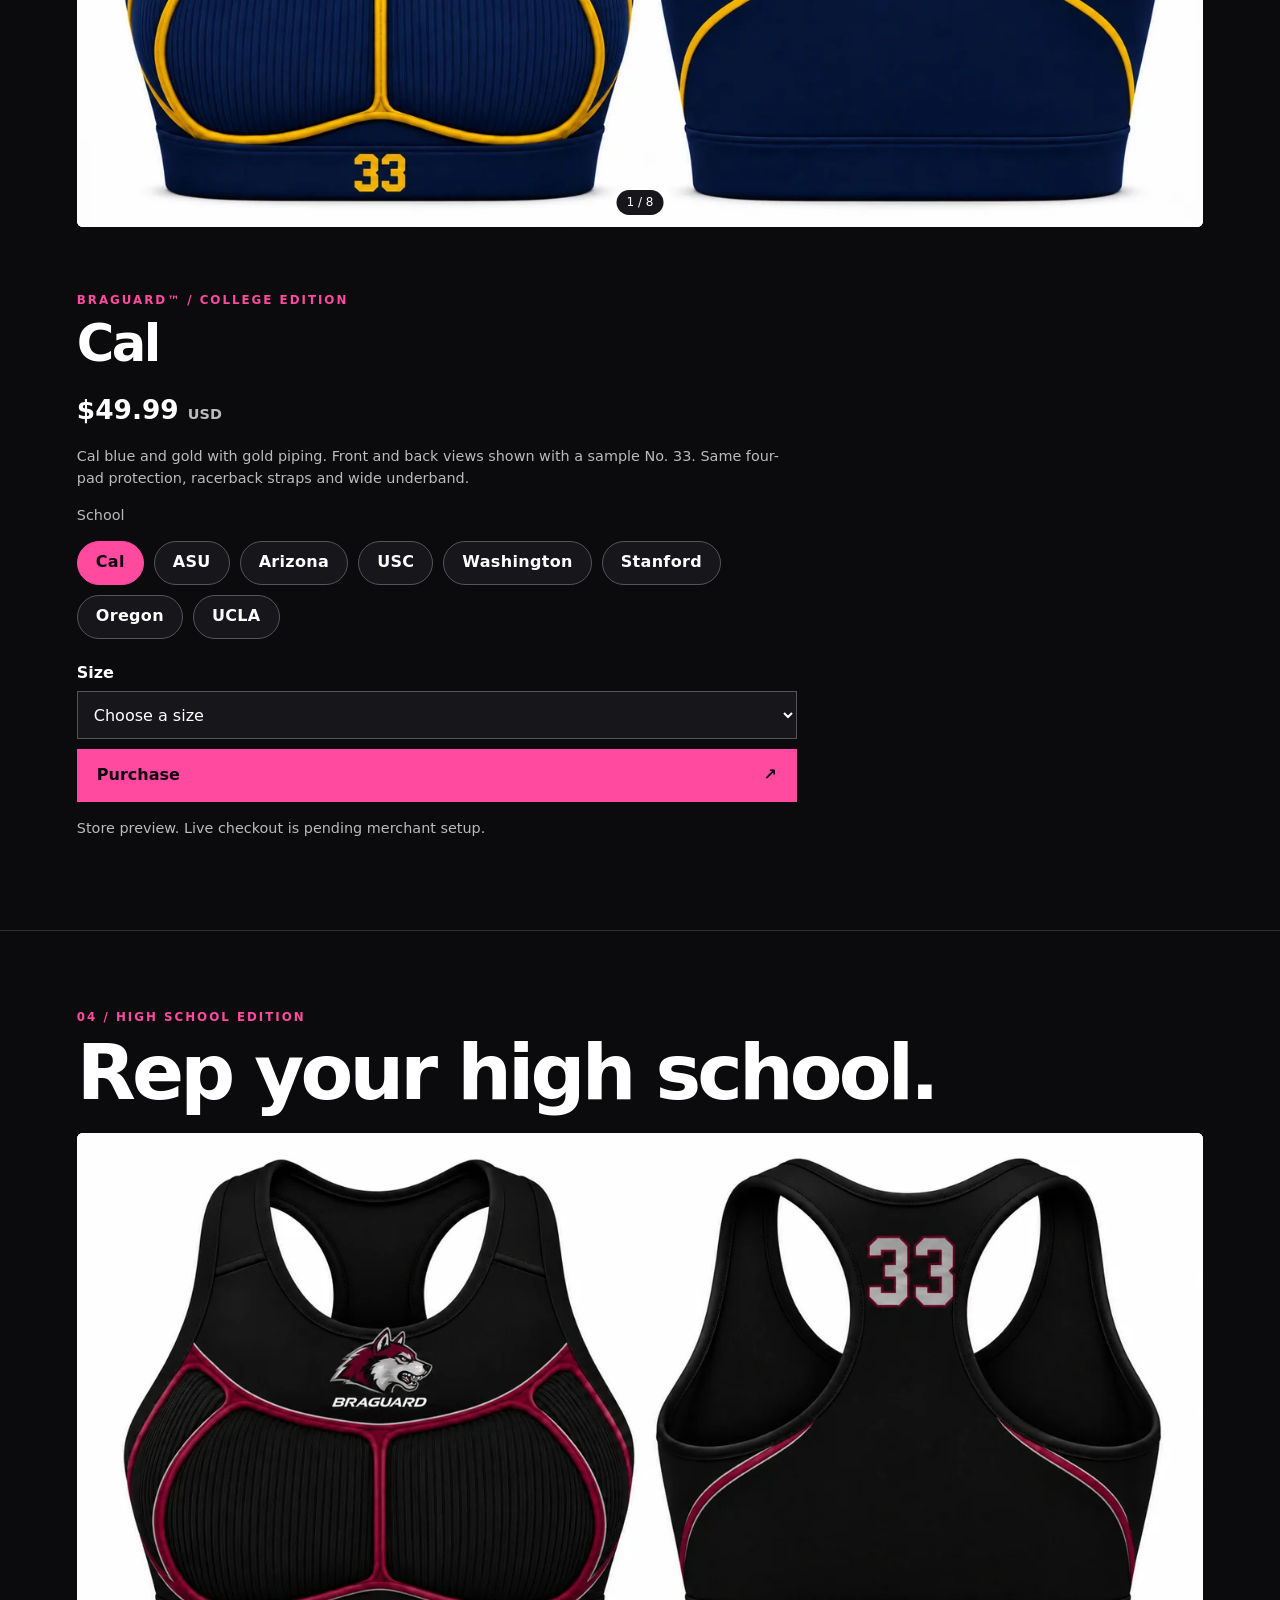
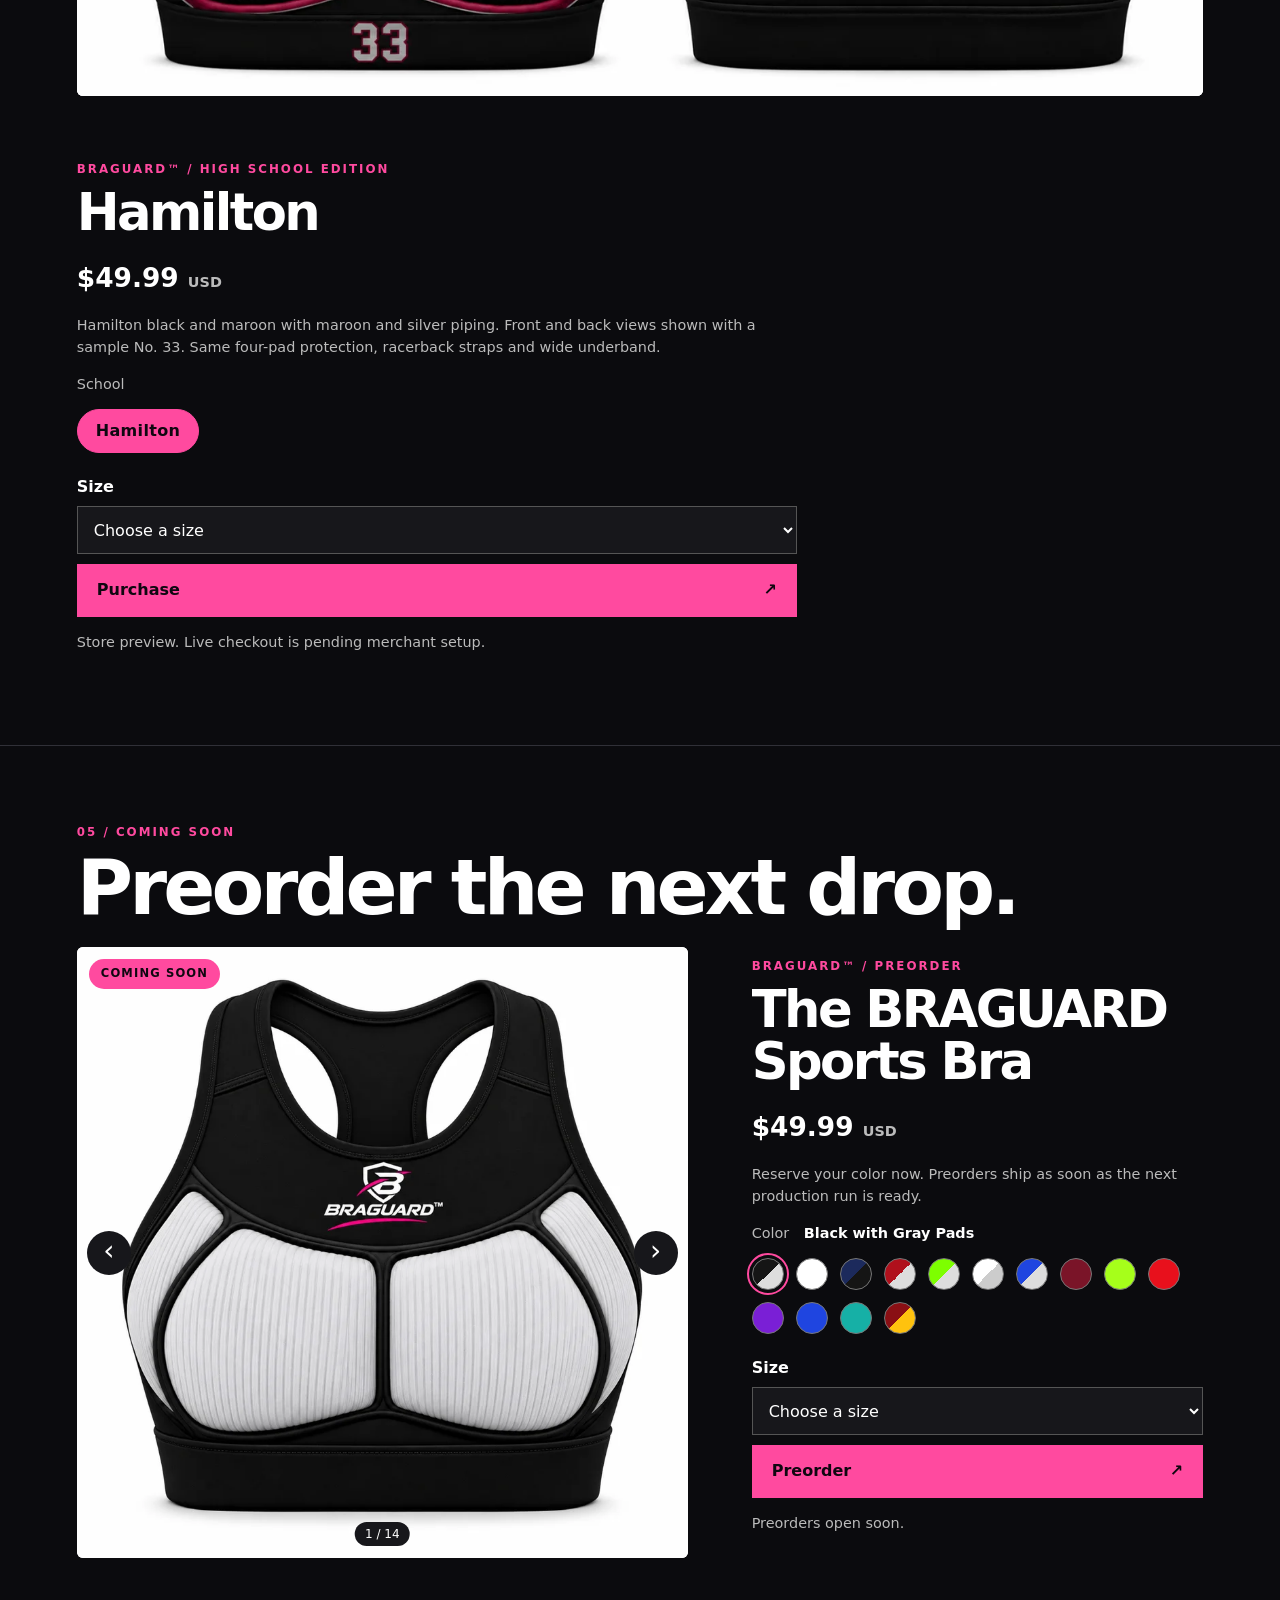
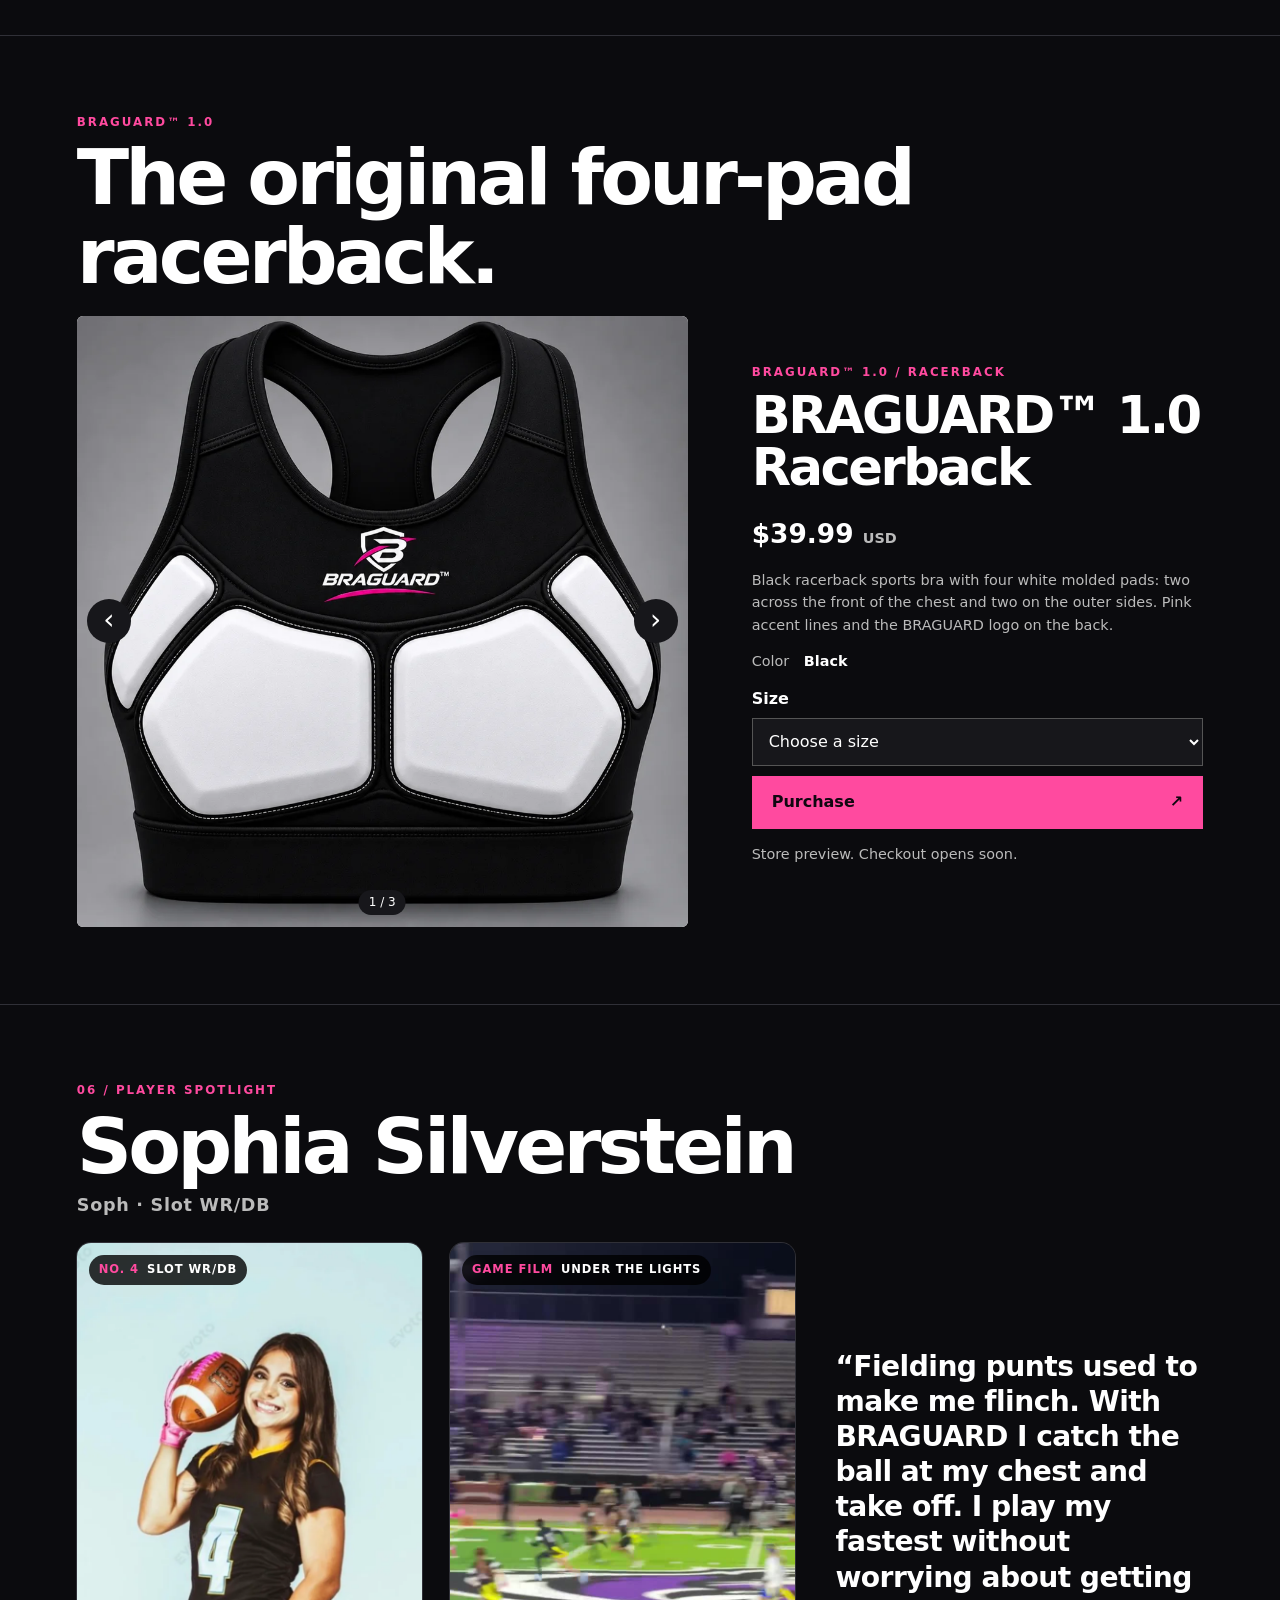
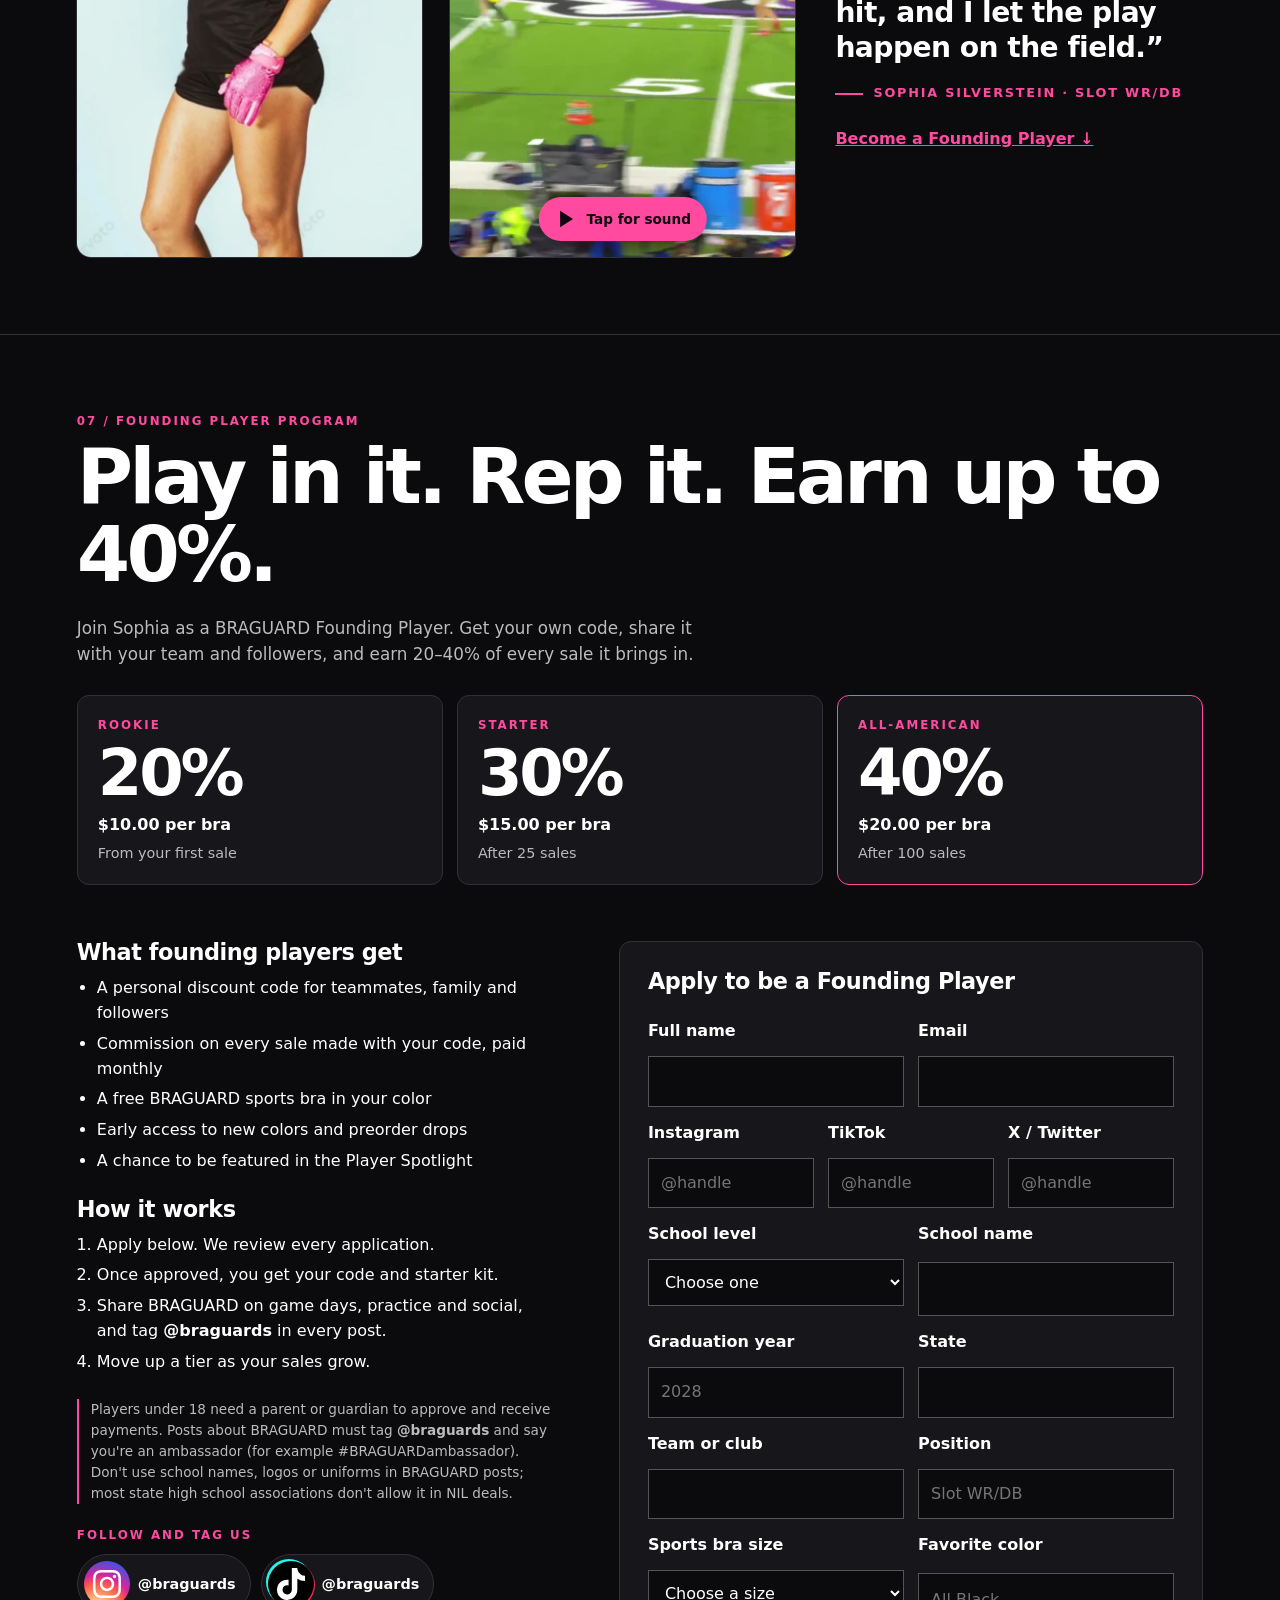
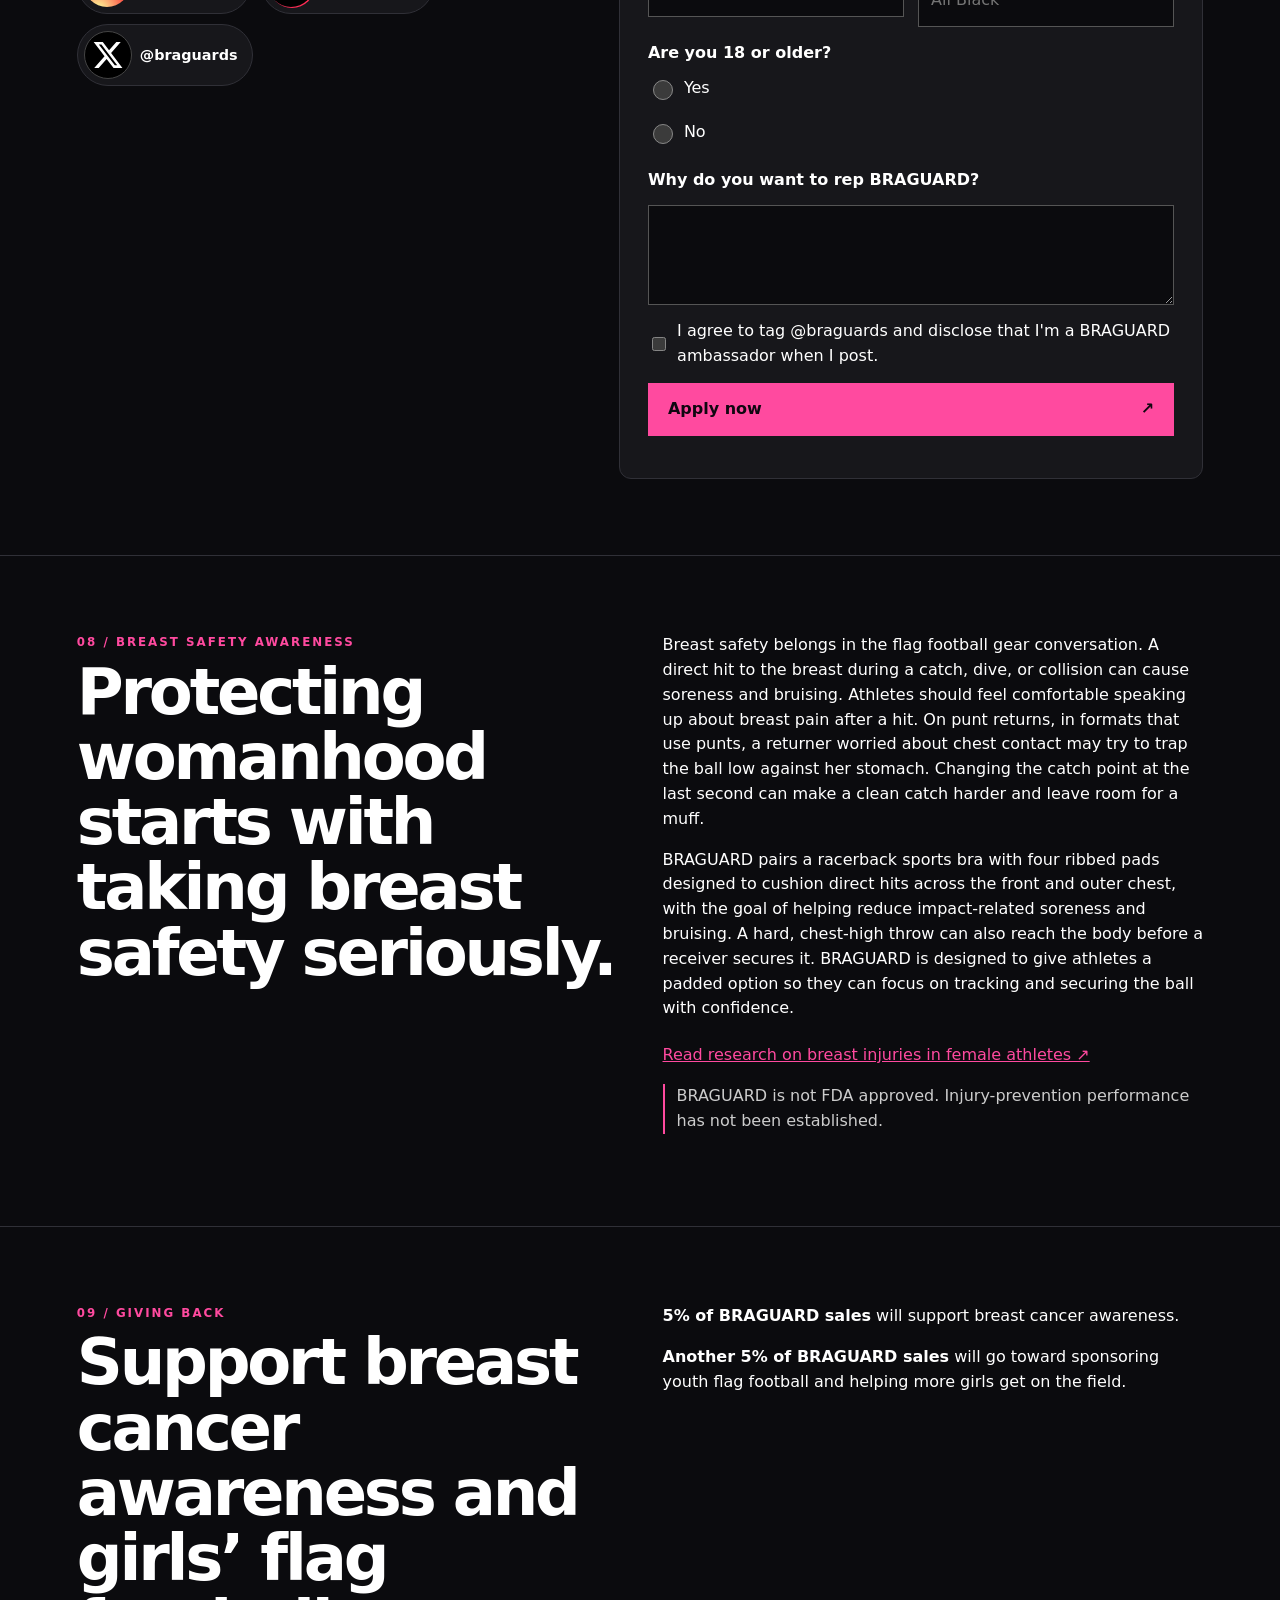
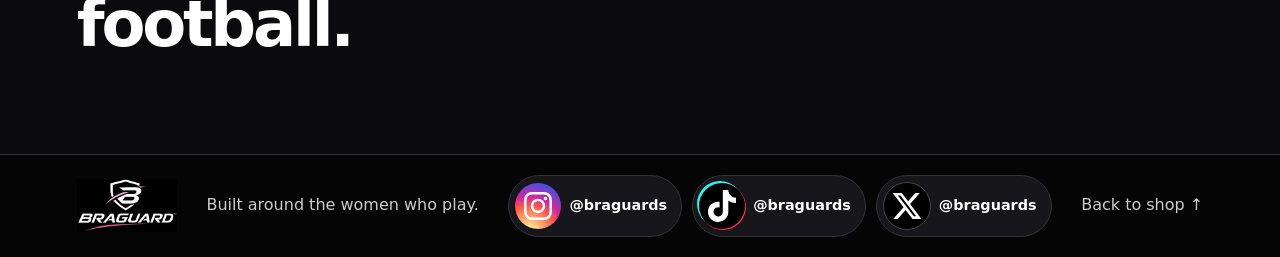
==== commit c9dd3151: "Mirror braguards.com: 1.0 Racerback, 2.0 diagram, @braguards social icons Co-Authored-By: Claude Opu" ====
--- a/index.html
+++ b/index.html
@@ -3,13 +3,24 @@
 <head>
   <meta charset="utf-8">
   <meta name="viewport" content="width=device-width, initial-scale=1, viewport-fit=cover">
-  <title>BRAGUARD™ | Flag Football Sports Bra</title>
+  <title>BRAGUARD™ | Padded Sports Bra</title>
   <meta name="description" content="A segmented padded sports bra designed for women who play flag football. Explore BRAGUARD colorways.">
   <meta name="theme-color" content="#0b0b0e">
-  <meta property="og:title" content="BRAGUARD™ | Flag Football Sports Bra">
+  <link rel="canonical" href="https://braguards.com/">
+  <meta property="og:type" content="website">
+  <meta property="og:site_name" content="BRAGUARD">
+  <meta property="og:url" content="https://braguards.com/">
+  <meta property="og:title" content="BRAGUARD™ | Padded Sports Bra">
   <meta property="og:description" content="Play fearless. Stay protected. A padded sports bra built for women's flag football.">
-  <meta property="og:image" content="assets/athletes.webp">
-  <meta property="og:type" content="website">
+  <meta property="og:image" content="https://braguards.com/assets/share-1200x630.jpg">
+  <meta property="og:image:type" content="image/jpeg">
+  <meta property="og:image:width" content="1200">
+  <meta property="og:image:height" content="630">
+  <meta property="og:image:alt" content="Two flag football players wearing BRAGUARD padded sports bras">
+  <meta name="twitter:card" content="summary_large_image">
+  <meta name="twitter:title" content="BRAGUARD™ | Padded Sports Bra">
+  <meta name="twitter:description" content="Play fearless. Stay protected. A padded sports bra built for women's flag football.">
+  <meta name="twitter:image" content="https://braguards.com/assets/share-1200x630.jpg">
   <link rel="icon" href="assets/logo.webp" type="image/webp">
   <link rel="preload" as="image" href="assets/athletes.webp">
   <link rel="stylesheet" href="style.css">
@@ -27,6 +38,7 @@
       <a href="#schools">College</a>
       <a href="#highschool">High school</a>
       <a href="#preorder">Preorder</a>
+      <a href="#racerback">1.0 Racerback</a>
       <a href="#spotlight">Spotlight</a>
       <a href="#ambassadors">Ambassadors</a>
       <a href="#awareness">Breast safety</a>
@@ -83,8 +95,8 @@
         </div>
       </div>
       <figure class="features">
-        <img src="assets/features.webp" alt="BRAGUARD pad layout: shoulder and clavicle pads along both front straps, two contoured ribbed breast pads, and narrow ribbed outer chest pads along the sides" width="1600" height="819" loading="lazy">
-        <figcaption>Where the padding goes: shoulder and clavicle pads, two contoured breast pads, and outer chest pads along the sides.</figcaption>
+        <img src="assets/features.webp" alt="BRAGUARD 2.0 four-pad racerback, annotated: garment body and racerback straps, two contoured front chest pads, two narrow outer chest pads, black piping and underband, with proposed prototype materials" width="1200" height="821" loading="lazy">
+        <figcaption>BRAGUARD 2.0: four separate ribbed pads (two contoured front pads, two narrow outer pads) on a four-way stretch racerback. Prototype materials are still being validated.</figcaption>
       </figure>
     </section>
 
@@ -175,6 +187,40 @@
         </div>
       </div>
     </section>
+
+    <section id="racerback" class="shop racerback" aria-labelledby="rb-title">
+      <div class="section-title">
+        <p class="tag">BRAGUARD™ 1.0</p>
+        <h2 id="rb-title">The original four-pad racerback.</h2>
+      </div>
+      <div class="product">
+        <div class="gallery rb-gallery" aria-label="BRAGUARD 1.0 Racerback photos">
+          <div class="rail rb-rail" tabindex="0" aria-label="BRAGUARD 1.0 Racerback photos">
+            <img src="assets/racerback-1-0-front.webp" alt="Black BRAGUARD 1.0 Racerback with four white molded pads, front view" width="1000" height="1000" decoding="async" draggable="false">
+            <img src="assets/racerback-1-0-model.webp" alt="Athlete wearing the black BRAGUARD 1.0 Racerback" width="914" height="1000" loading="lazy" decoding="async" draggable="false">
+            <img src="assets/racerback-1-0-front-back.webp" alt="BRAGUARD 1.0 Racerback front and back, with pink accent lines and logo on the back" width="1400" height="700" loading="lazy" decoding="async" draggable="false">
+          </div>
+          <button class="arrow rb-prev prev" type="button" aria-label="Previous photo">‹</button>
+          <button class="arrow rb-next next" type="button" aria-label="Next photo">›</button>
+          <div class="counter rb-counter" aria-live="polite"></div>
+        </div>
+        <div class="details">
+          <p class="tag">BRAGUARD™ 1.0 / RACERBACK</p>
+          <h3>BRAGUARD™ 1.0 Racerback</h3>
+          <div class="price">$39.99 <small>USD</small></div>
+          <p>Black racerback sports bra with four white molded pads: two across the front of the chest and two on the outer sides. Pink accent lines and the BRAGUARD logo on the back.</p>
+          <p class="color-label">Color <strong>Black</strong></p>
+          <label for="rb-size">Size</label>
+          <select id="rb-size">
+            <option value="">Choose a size</option>
+            <option>XS</option><option>S</option><option>M</option><option>L</option><option>XL</option>
+          </select>
+          <button class="btn buy" id="rb-buy" type="button">Purchase <span aria-hidden="true">↗</span></button>
+          <p id="rb-status" class="status" role="status">Store preview. Checkout opens soon.</p>
+        </div>
+      </div>
+    </section>
+
 
     <section id="spotlight" class="spotlight" aria-labelledby="spotlight-title">
       <div class="section-title">
@@ -251,6 +297,12 @@
             <li>Move up a tier as your sales grow.</li>
           </ol>
           <p class="amb-fine">Players under 18 need a parent or guardian to approve and receive payments. Posts about BRAGUARD must tag <strong>@braguards</strong> and say you're an ambassador (for example #BRAGUARDambassador). Don't use school names, logos or uniforms in BRAGUARD posts; most state high school associations don't allow it in NIL deals.</p>
+          <p class="follow-label">Follow and tag us</p>
+          <div class="socials" aria-label="BRAGUARD on social media">
+            <a class="social ig" href="https://www.instagram.com/braguards" target="_blank" rel="noopener" aria-label="Instagram @braguards"><i class="fa-brands fa-instagram" aria-hidden="true"></i><span>@braguards</span></a>
+            <a class="social tt" href="https://www.tiktok.com/@braguards" target="_blank" rel="noopener" aria-label="TikTok @braguards"><i class="fa-brands fa-tiktok" aria-hidden="true"></i><span>@braguards</span></a>
+            <a class="social xx" href="https://x.com/braguards" target="_blank" rel="noopener" aria-label="X @braguards"><i class="fa-brands fa-x-twitter" aria-hidden="true"></i><span>@braguards</span></a>
+          </div>
         </div>
 
         <form id="amb-form" class="amb-form" novalidate>
@@ -341,9 +393,16 @@
   <footer class="site-footer">
     <img src="assets/logo.webp" alt="BRAGUARD" width="320" height="168" loading="lazy">
     <span>Built around the women who play.</span>
+    <div class="socials" aria-label="BRAGUARD on social media">
+      <a class="social ig" href="https://www.instagram.com/braguards" target="_blank" rel="noopener" aria-label="Instagram @braguards"><i class="fa-brands fa-instagram" aria-hidden="true"></i><span>@braguards</span></a>
+      <a class="social tt" href="https://www.tiktok.com/@braguards" target="_blank" rel="noopener" aria-label="TikTok @braguards"><i class="fa-brands fa-tiktok" aria-hidden="true"></i><span>@braguards</span></a>
+      <a class="social xx" href="https://x.com/braguards" target="_blank" rel="noopener" aria-label="X @braguards"><i class="fa-brands fa-x-twitter" aria-hidden="true"></i><span>@braguards</span></a>
+    </div>
     <a href="#shop">Back to shop ↑</a>
   </footer>
 
+  <script src="vendor/fontawesome/brands.min.js"></script>
+  <script src="vendor/fontawesome/fontawesome.min.js"></script>
   <script src="checkout.js"></script>
   <script src="app.js"></script>
 </body>
--- a/style.css
+++ b/style.css
@@ -365,3 +365,43 @@
 /* Front/back school renders read better full width */
 #schools .product, #highschool .product { grid-template-columns: 1fr; }
 #schools .details, #highschool .details { max-width: 720px; }
+
+/* Social links */
+.socials { display: flex; flex-wrap: wrap; gap: 10px; }
+.social {
+  display: inline-flex; align-items: center; gap: 8px; min-height: 44px;
+  padding: 6px 14px 6px 6px; border-radius: 40px; background: var(--panel);
+  border: 1px solid var(--line); color: #fff; font-weight: 700; font-size: .9rem;
+}
+.social:hover { border-color: var(--pink); }
+.social svg, .social i {
+  width: 32px !important; height: 32px; padding: 7px; border-radius: 50%; box-sizing: border-box; color: #fff; flex: none;
+}
+.social.ig svg, .social.ig i { background: radial-gradient(circle at 30% 107%, #fdf497 0%, #fdf497 5%, #fd5949 45%, #d6249f 60%, #285AEB 90%); }
+.social.tt svg, .social.tt i { background: #000; filter: drop-shadow(1.5px 1.5px 0 #fe2c55) drop-shadow(-1.5px -1.5px 0 #25f4ee); }
+.social.xx svg, .social.xx i { background: #000; border: 1px solid #444; }
+.follow-label { margin: 22px 0 10px; color: var(--pink); font-size: .74rem; font-weight: 800; letter-spacing: .17em; text-transform: uppercase; }
+.site-footer .socials { justify-content: center; }
+
+/* BRAGUARD 1.0 Racerback */
+.racerback { border-top: 1px solid var(--line); }
+.rb-gallery .rail img { aspect-ratio: 1; object-fit: contain; background: #8f9094; }
+.features img { background: #fff; }
+
+/* Ten nav links: collapse to the menu button below 1380px, keep each link on one line */
+.site-nav a { white-space: nowrap; }
+@media (max-width: 1380px) {
+  .menu-toggle { display: flex; }
+  .site-nav {
+    position: absolute; top: 100%; left: 0; right: 0;
+    flex-direction: column; align-items: stretch; gap: 0;
+    background: #050506; border-bottom: 1px solid var(--line);
+    padding: 8px var(--gutter) 20px;
+    display: none;
+  }
+  .site-nav.open { display: flex; }
+  .site-nav a { padding: 14px 0; border-bottom: 1px solid var(--line); font-size: 1.05rem; }
+  .site-nav .outline { margin-top: 14px; text-align: center; border-bottom: 1px solid #54545a; }
+}
+.brand { flex: none; }
+@media (min-width: 1381px) { .site-nav { gap: clamp(14px, 1.6vw, 26px); } }
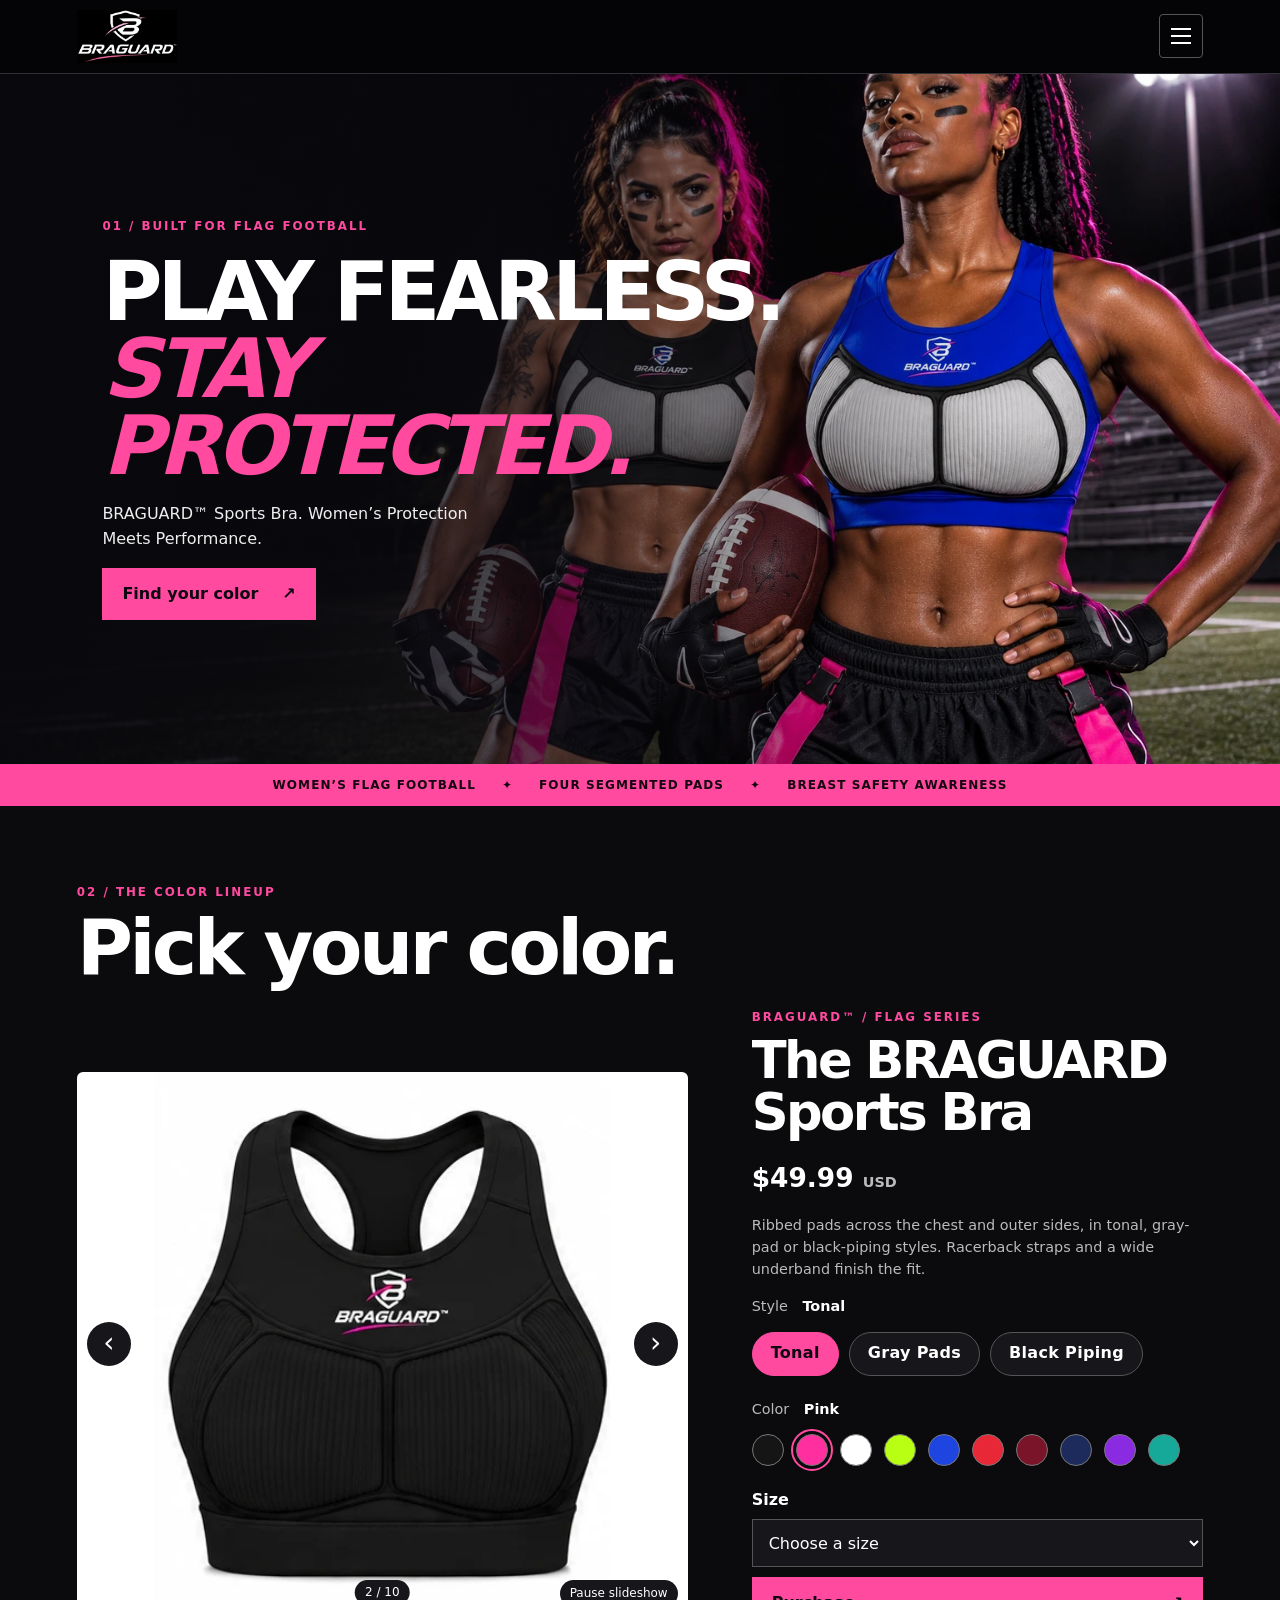
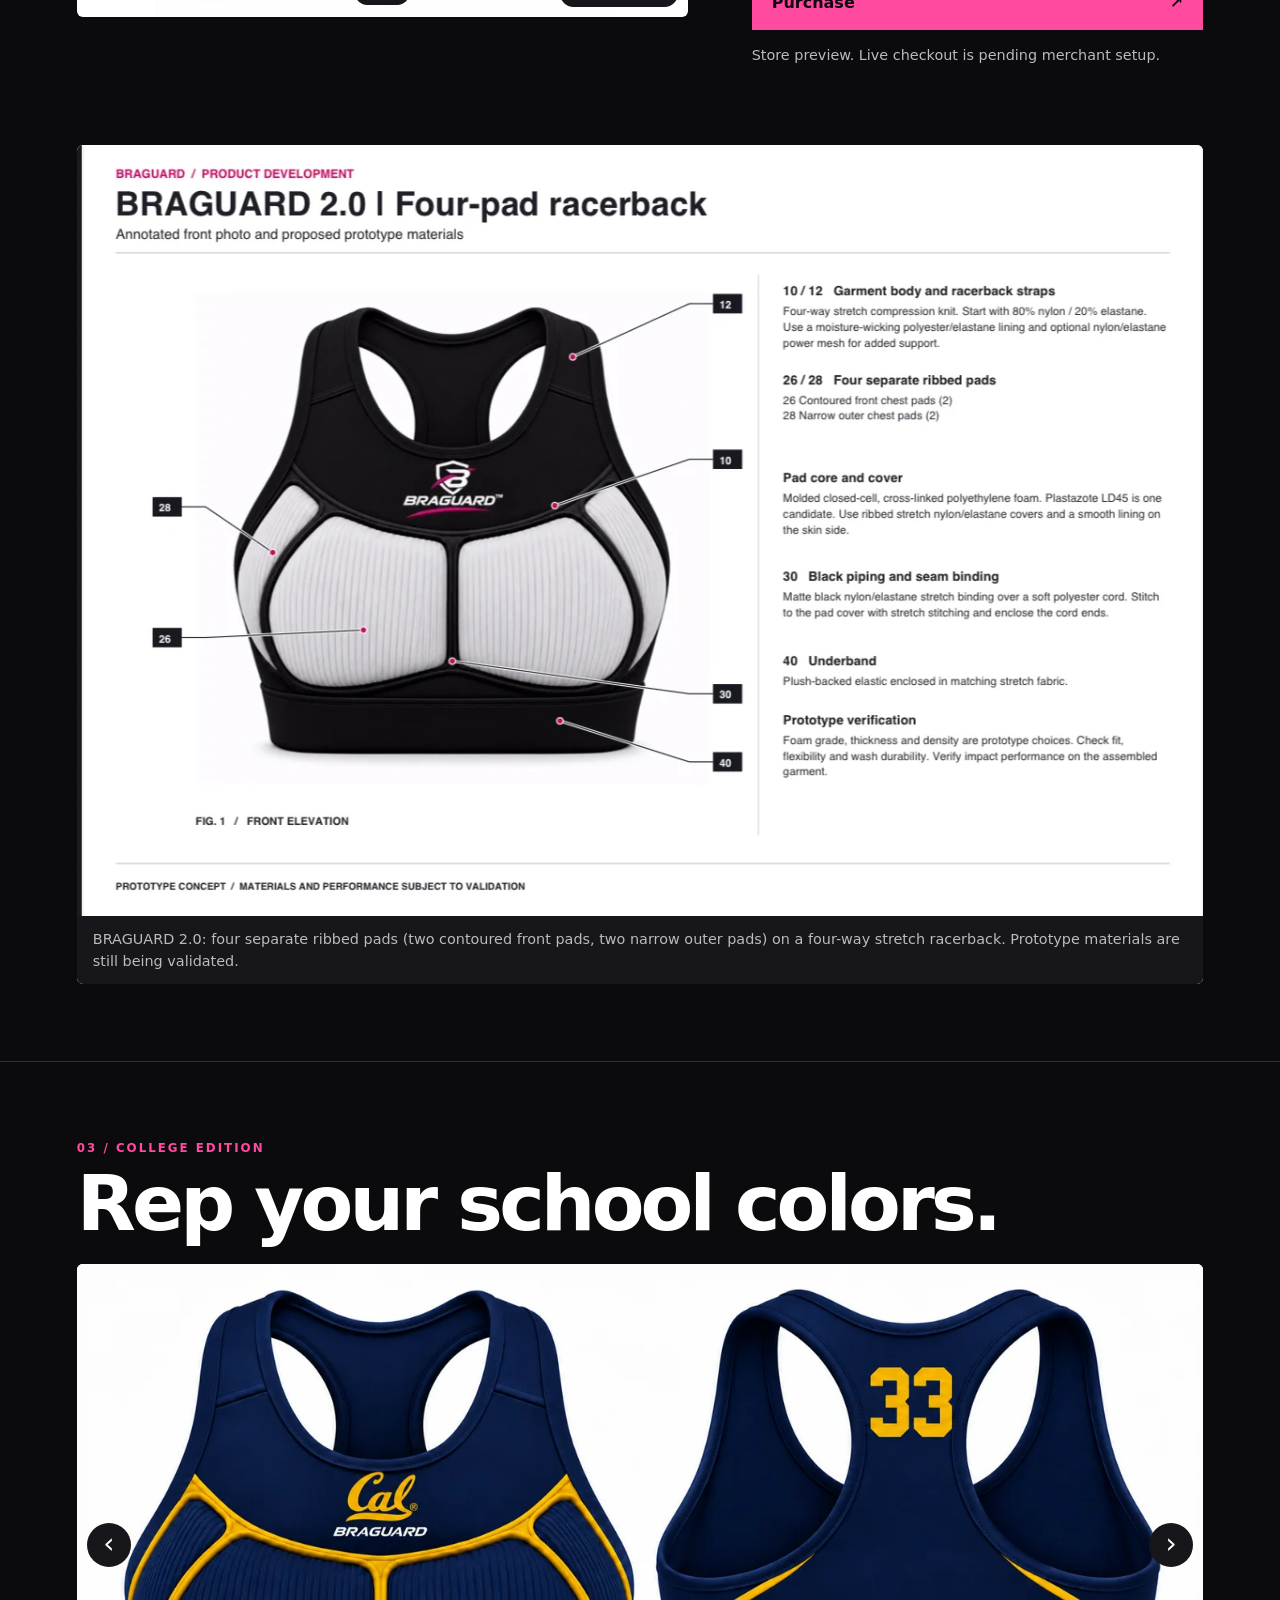
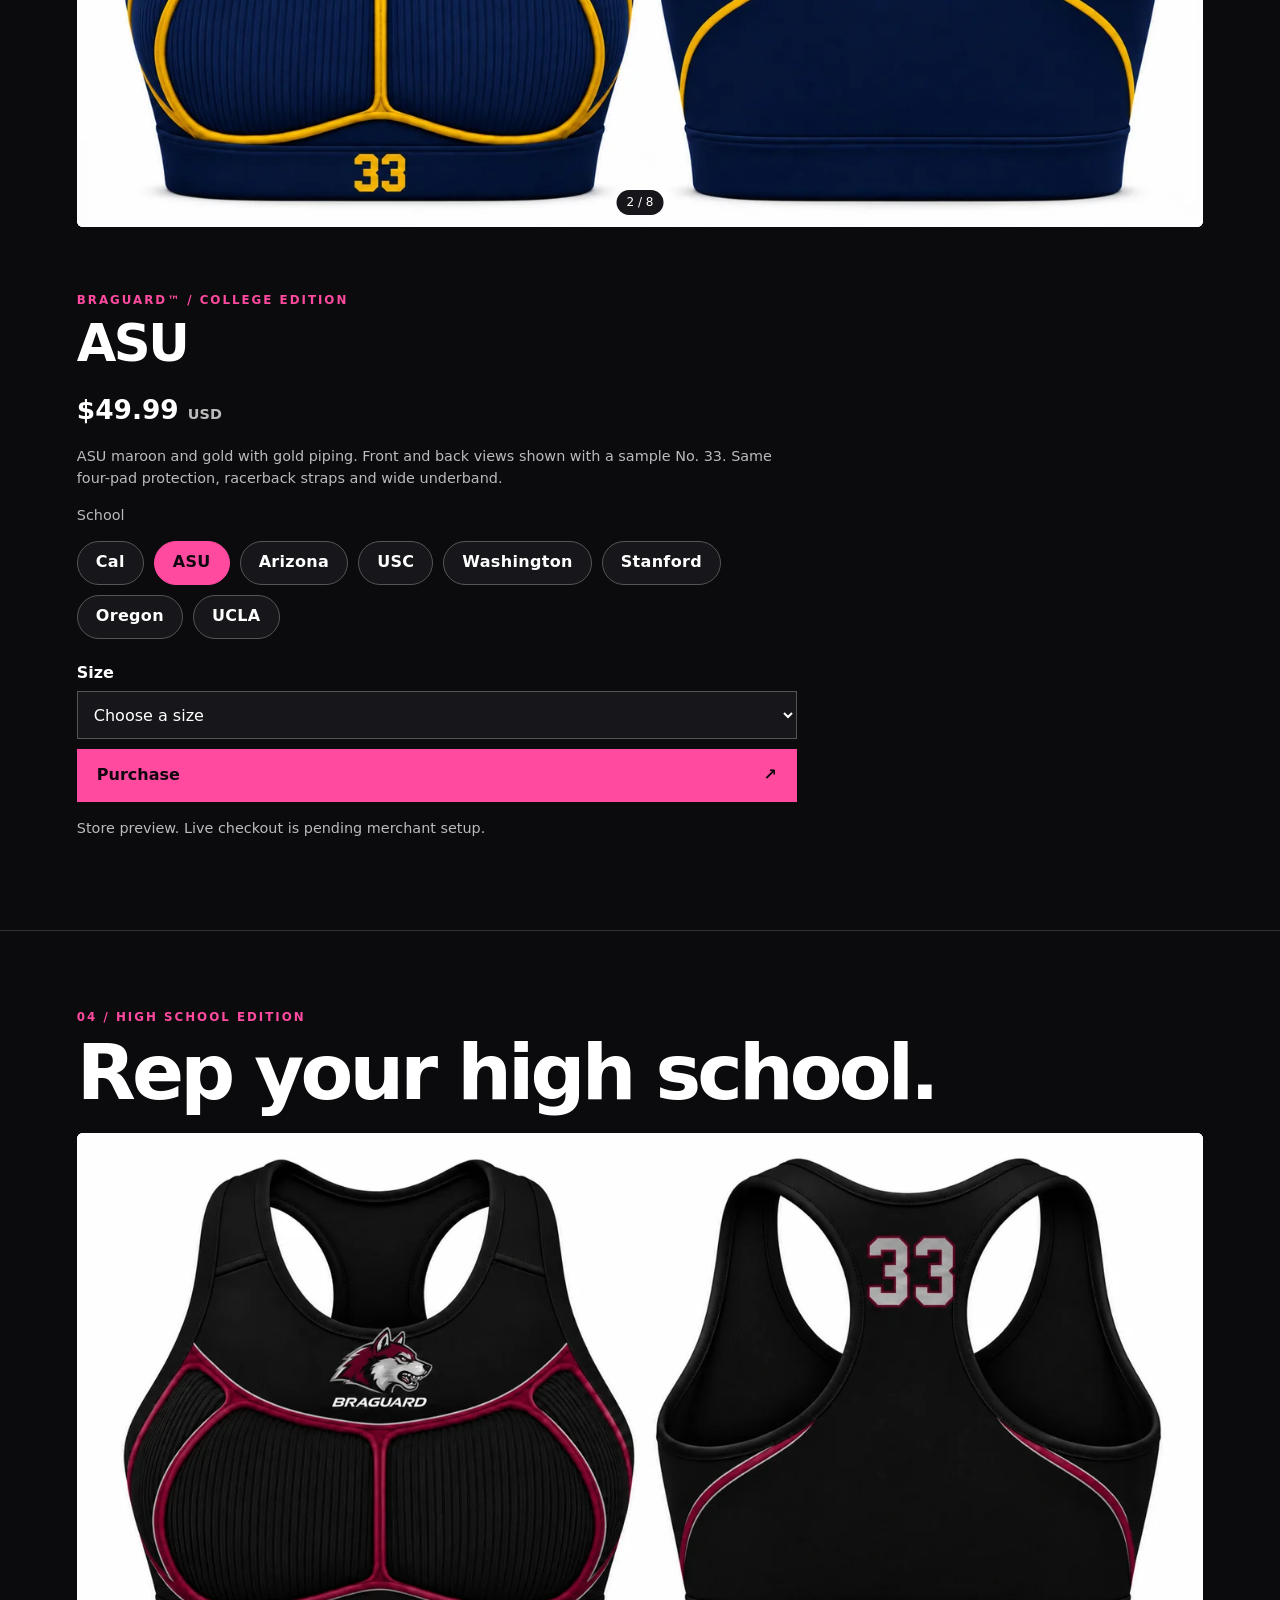
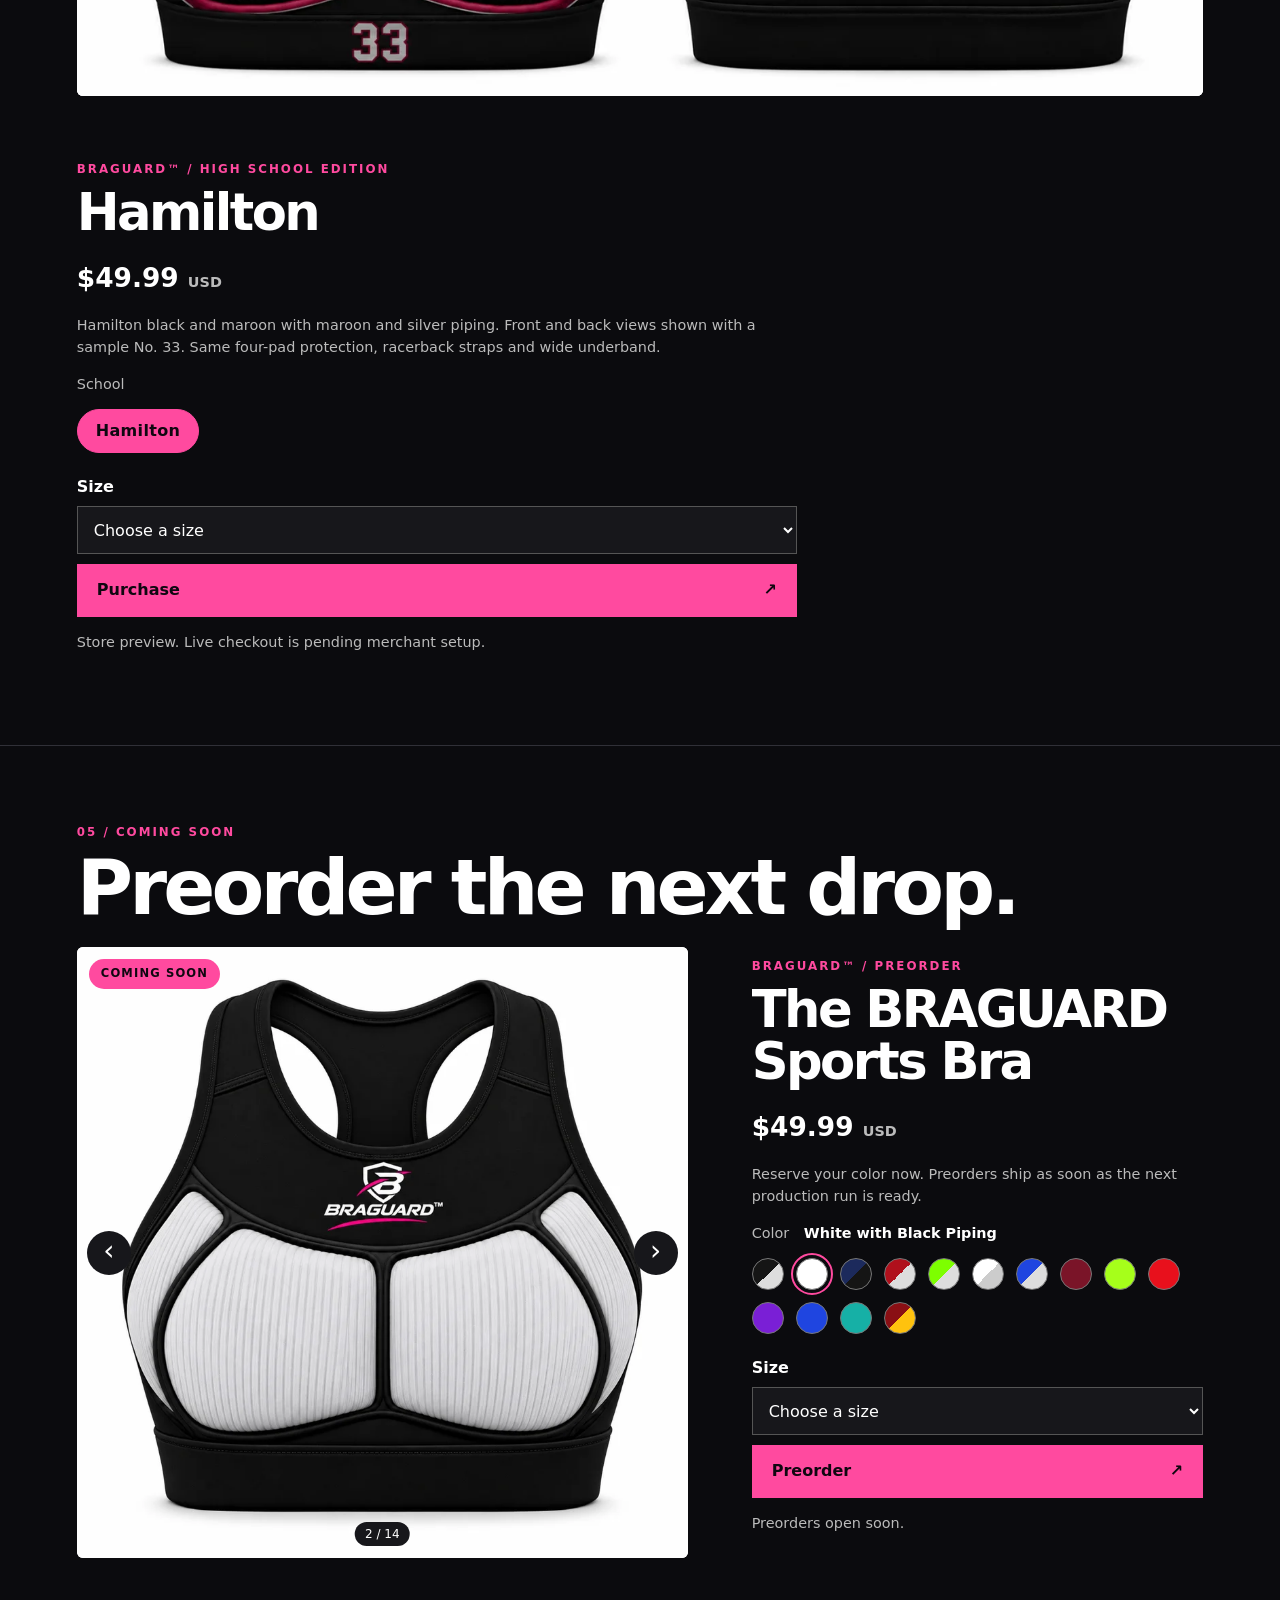
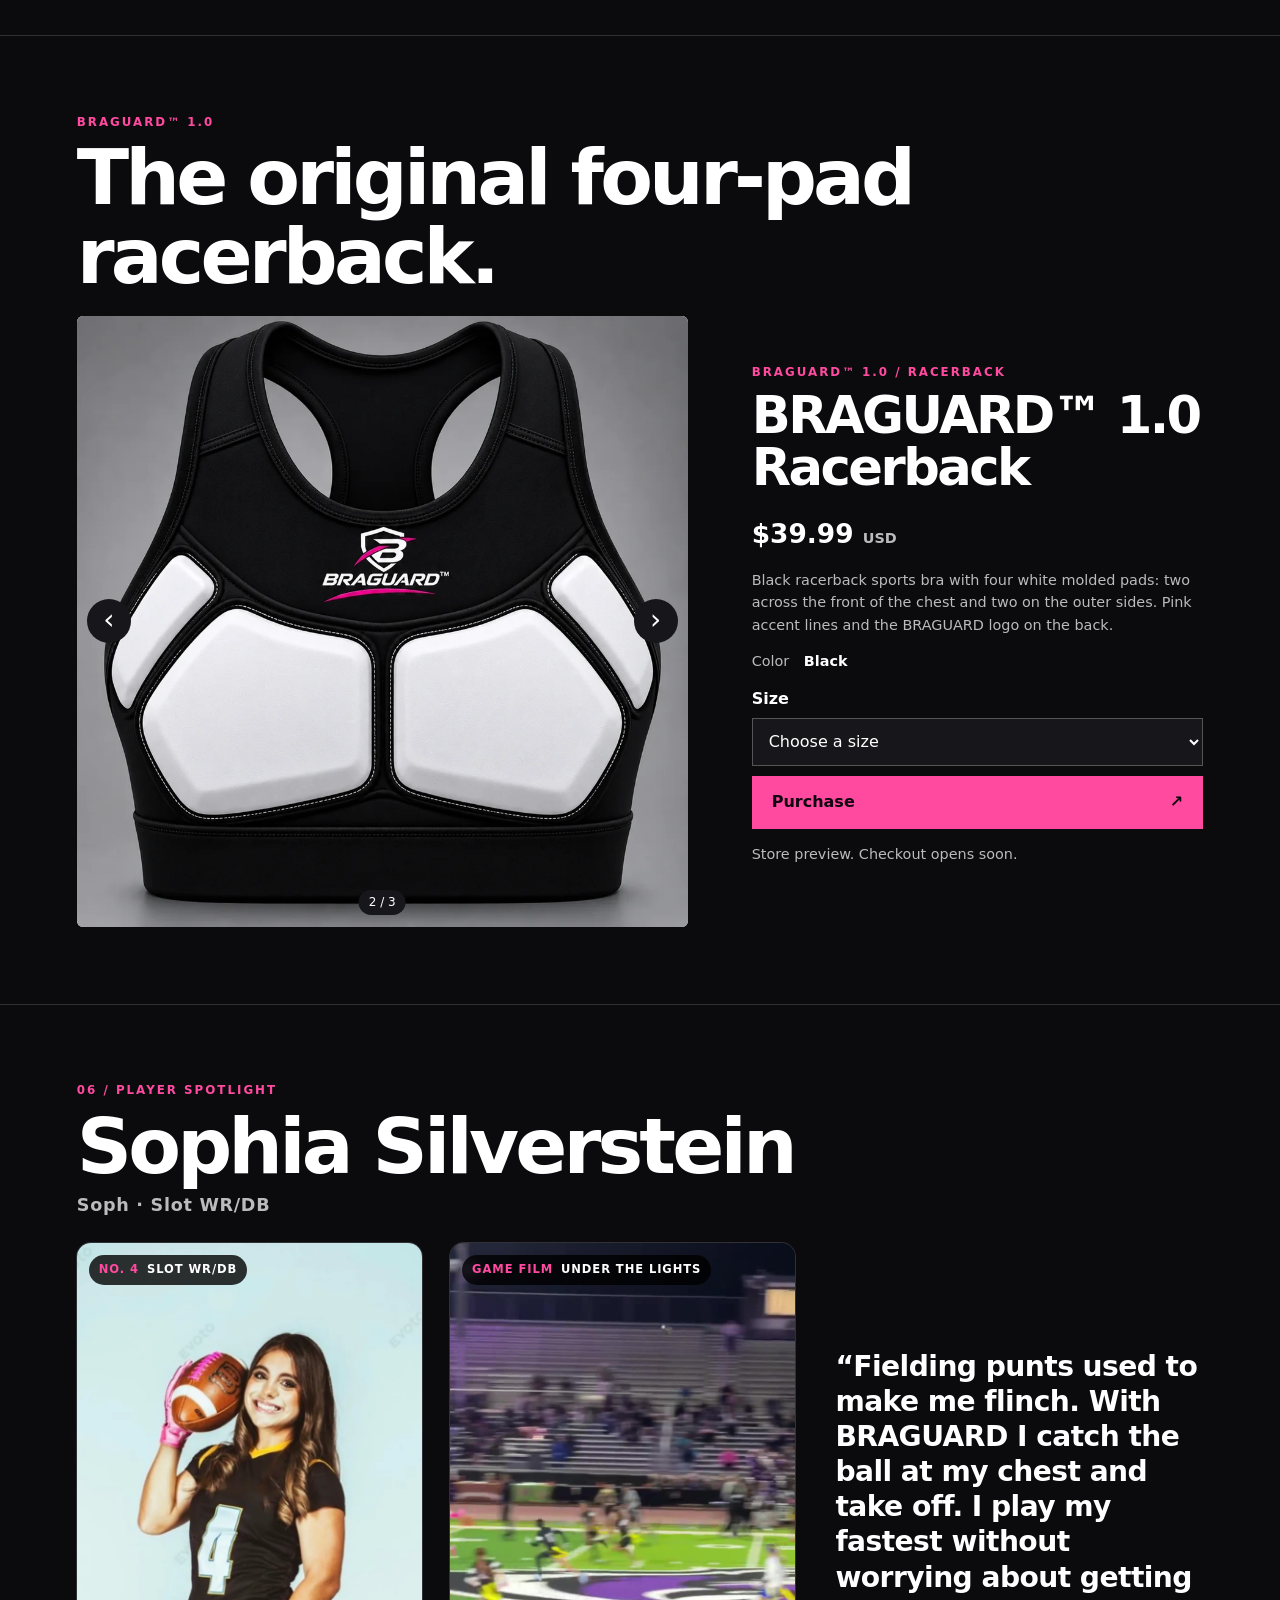
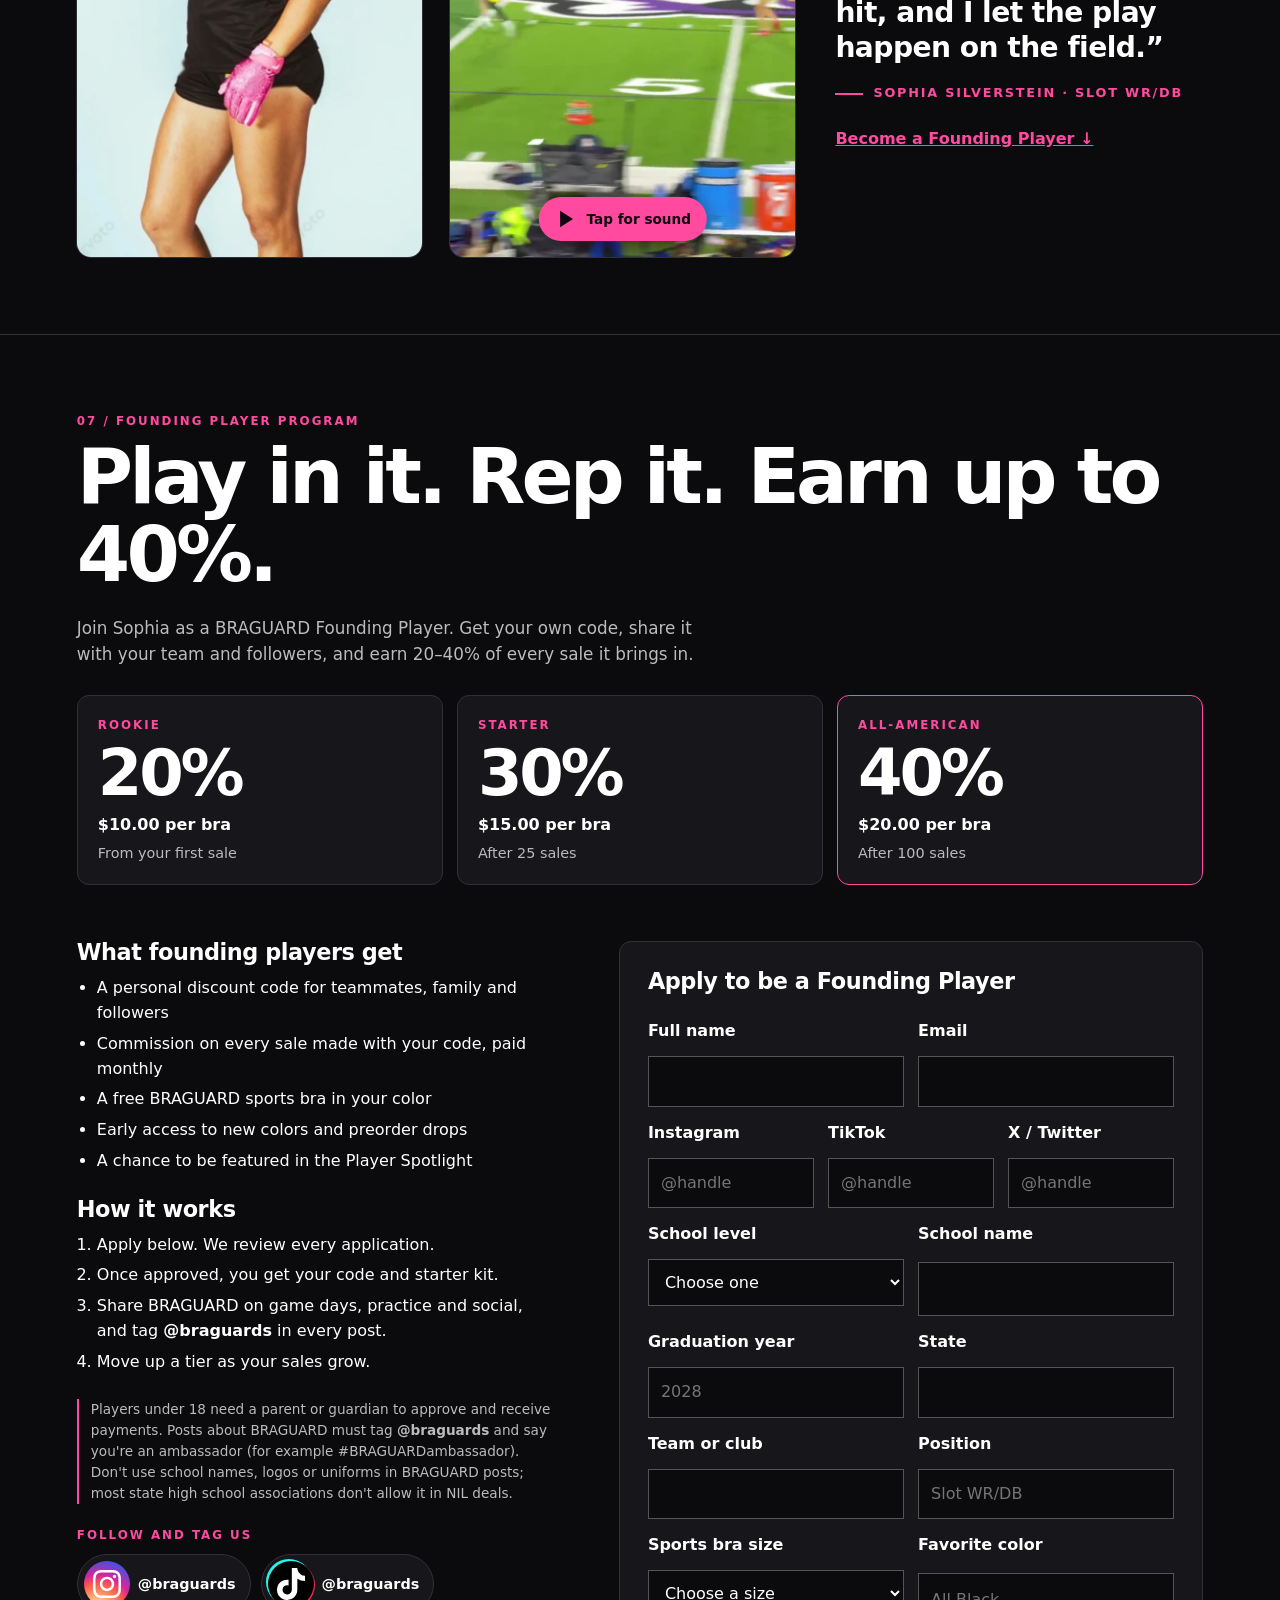
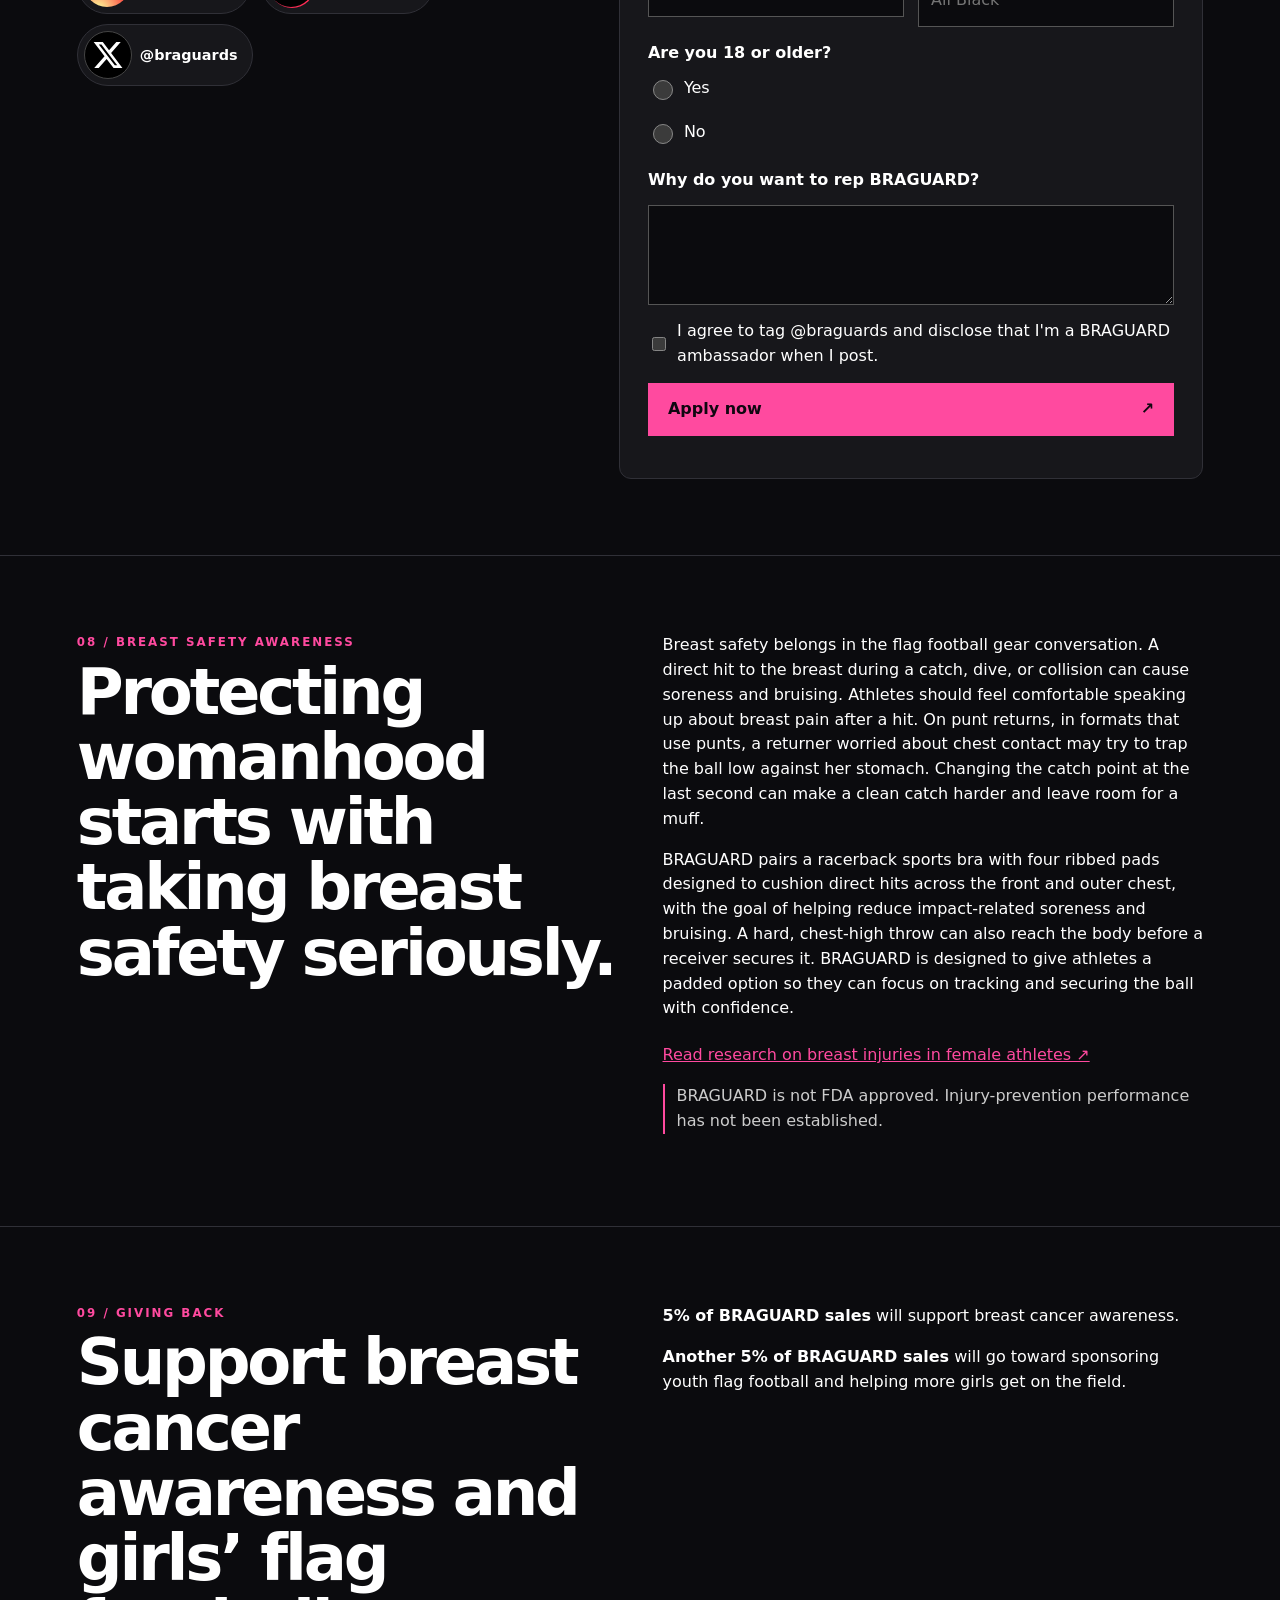
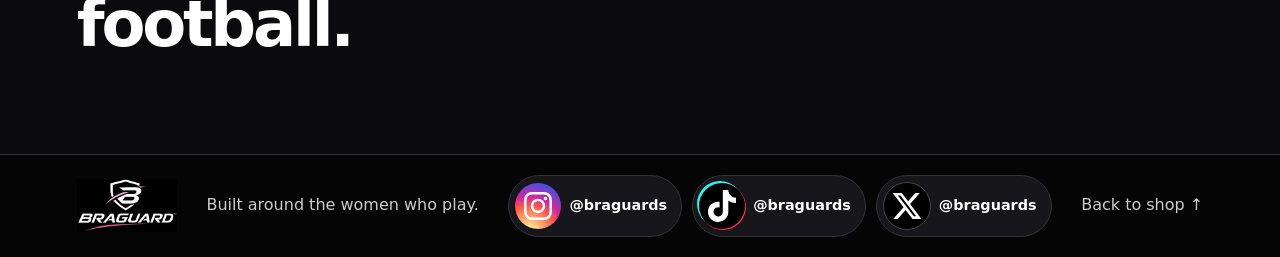
==== commit ec5ab7ea: "SEO: improve homepage search metadata and organization schema" ====
--- a/index.html
+++ b/index.html
@@ -3,14 +3,14 @@
 <head>
   <meta charset="utf-8">
   <meta name="viewport" content="width=device-width, initial-scale=1, viewport-fit=cover">
-  <title>BRAGUARD™ | Padded Sports Bra</title>
-  <meta name="description" content="A segmented padded sports bra designed for women who play flag football. Explore BRAGUARD colorways.">
+  <title>Padded Sports Bra for Women's Flag Football | BRAGUARD™</title>
+  <meta name="description" content="Shop BRAGUARD padded sports bras for women’s and girls’ flag football. Explore racerback styles, segmented chest padding, colors and sizes.">
   <meta name="theme-color" content="#0b0b0e">
   <link rel="canonical" href="https://braguards.com/">
   <meta property="og:type" content="website">
   <meta property="og:site_name" content="BRAGUARD">
   <meta property="og:url" content="https://braguards.com/">
-  <meta property="og:title" content="BRAGUARD™ | Padded Sports Bra">
+  <meta property="og:title" content="Padded Sports Bra for Women’s Flag Football | BRAGUARD™">
   <meta property="og:description" content="Play fearless. Stay protected. A padded sports bra built for women's flag football.">
   <meta property="og:image" content="https://braguards.com/assets/share-1200x630.jpg">
   <meta property="og:image:type" content="image/jpeg">
@@ -21,6 +21,9 @@
   <meta name="twitter:title" content="BRAGUARD™ | Padded Sports Bra">
   <meta name="twitter:description" content="Play fearless. Stay protected. A padded sports bra built for women's flag football.">
   <meta name="twitter:image" content="https://braguards.com/assets/share-1200x630.jpg">
+  <script type="application/ld+json">
+  {"@context":"https://schema.org","@type":"Organization","name":"BRAGUARD","url":"https://braguards.com/","logo":"https://braguards.com/assets/logo.webp","sameAs":["https://www.instagram.com/braguards","https://www.tiktok.com/@braguards","https://x.com/braguards"]}
+  </script>
   <link rel="icon" href="assets/logo.webp" type="image/webp">
   <link rel="preload" as="image" href="assets/athletes.webp">
   <link rel="stylesheet" href="style.css">
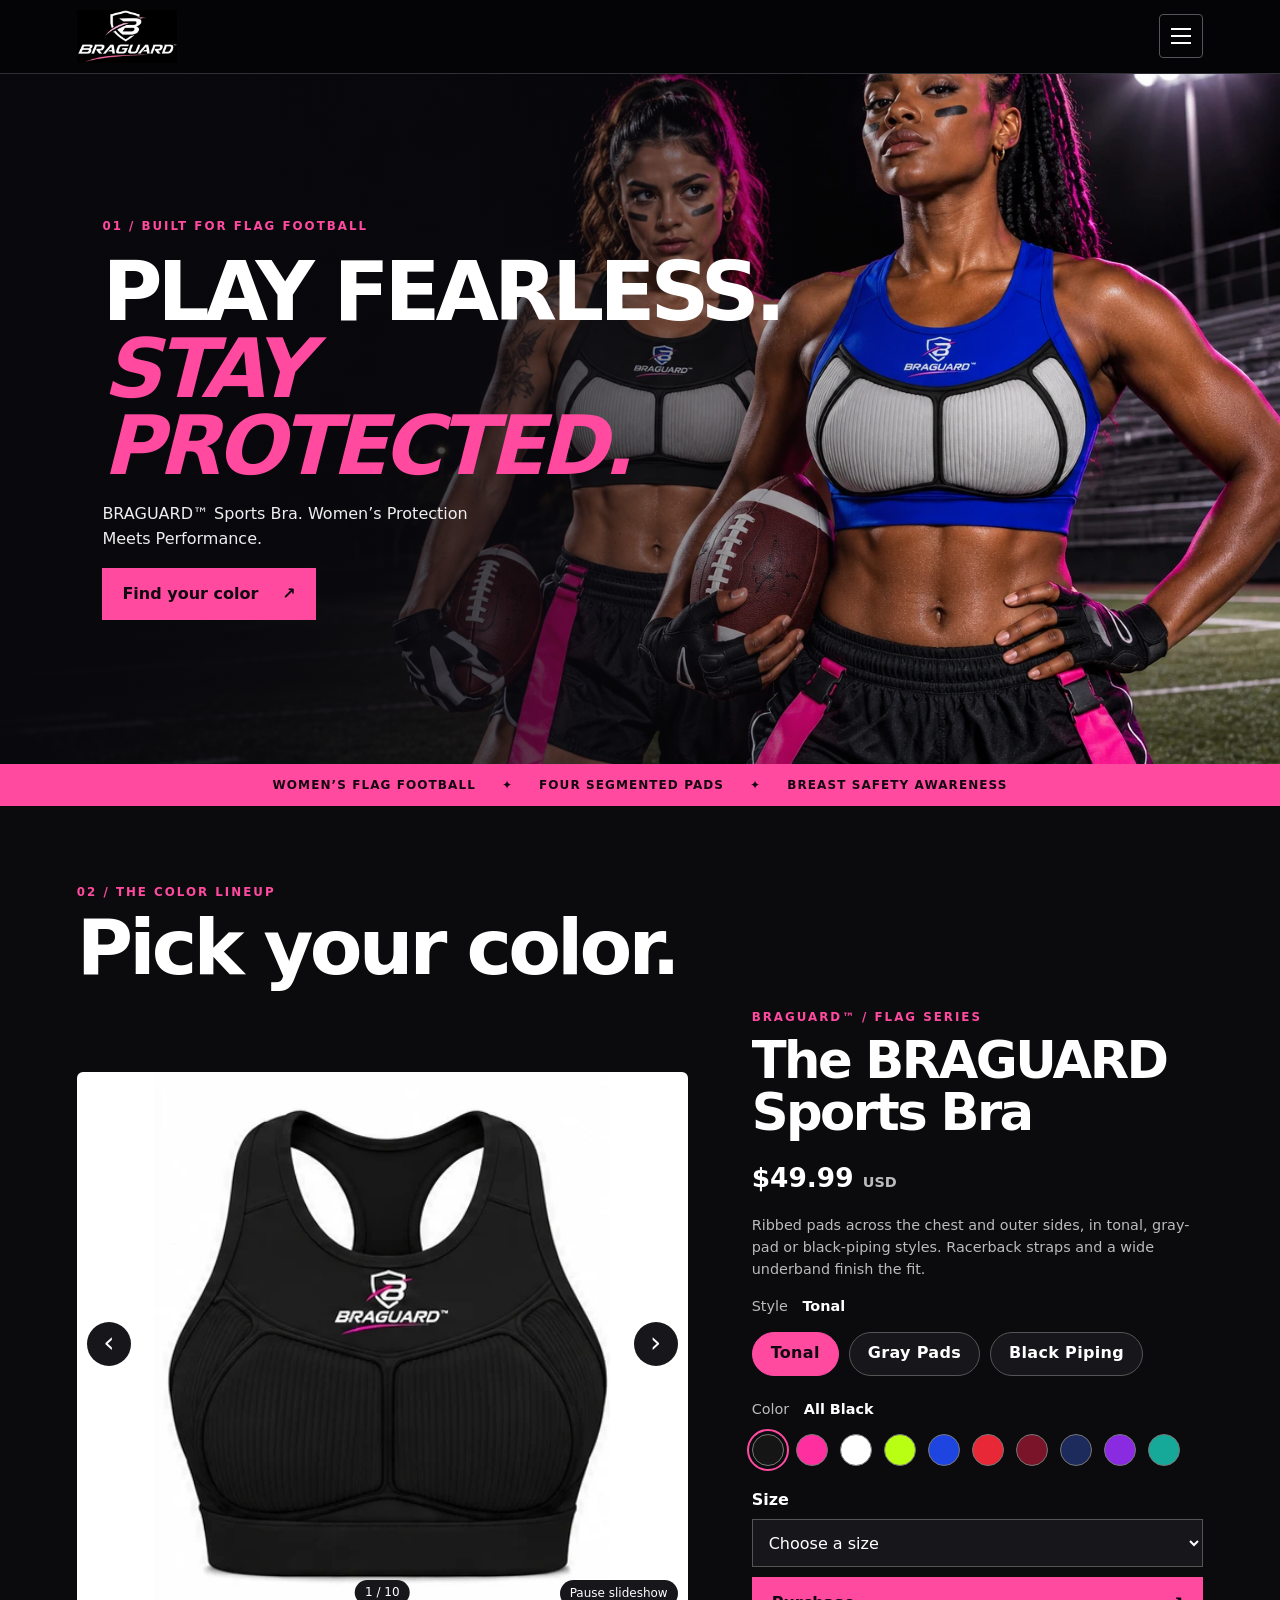
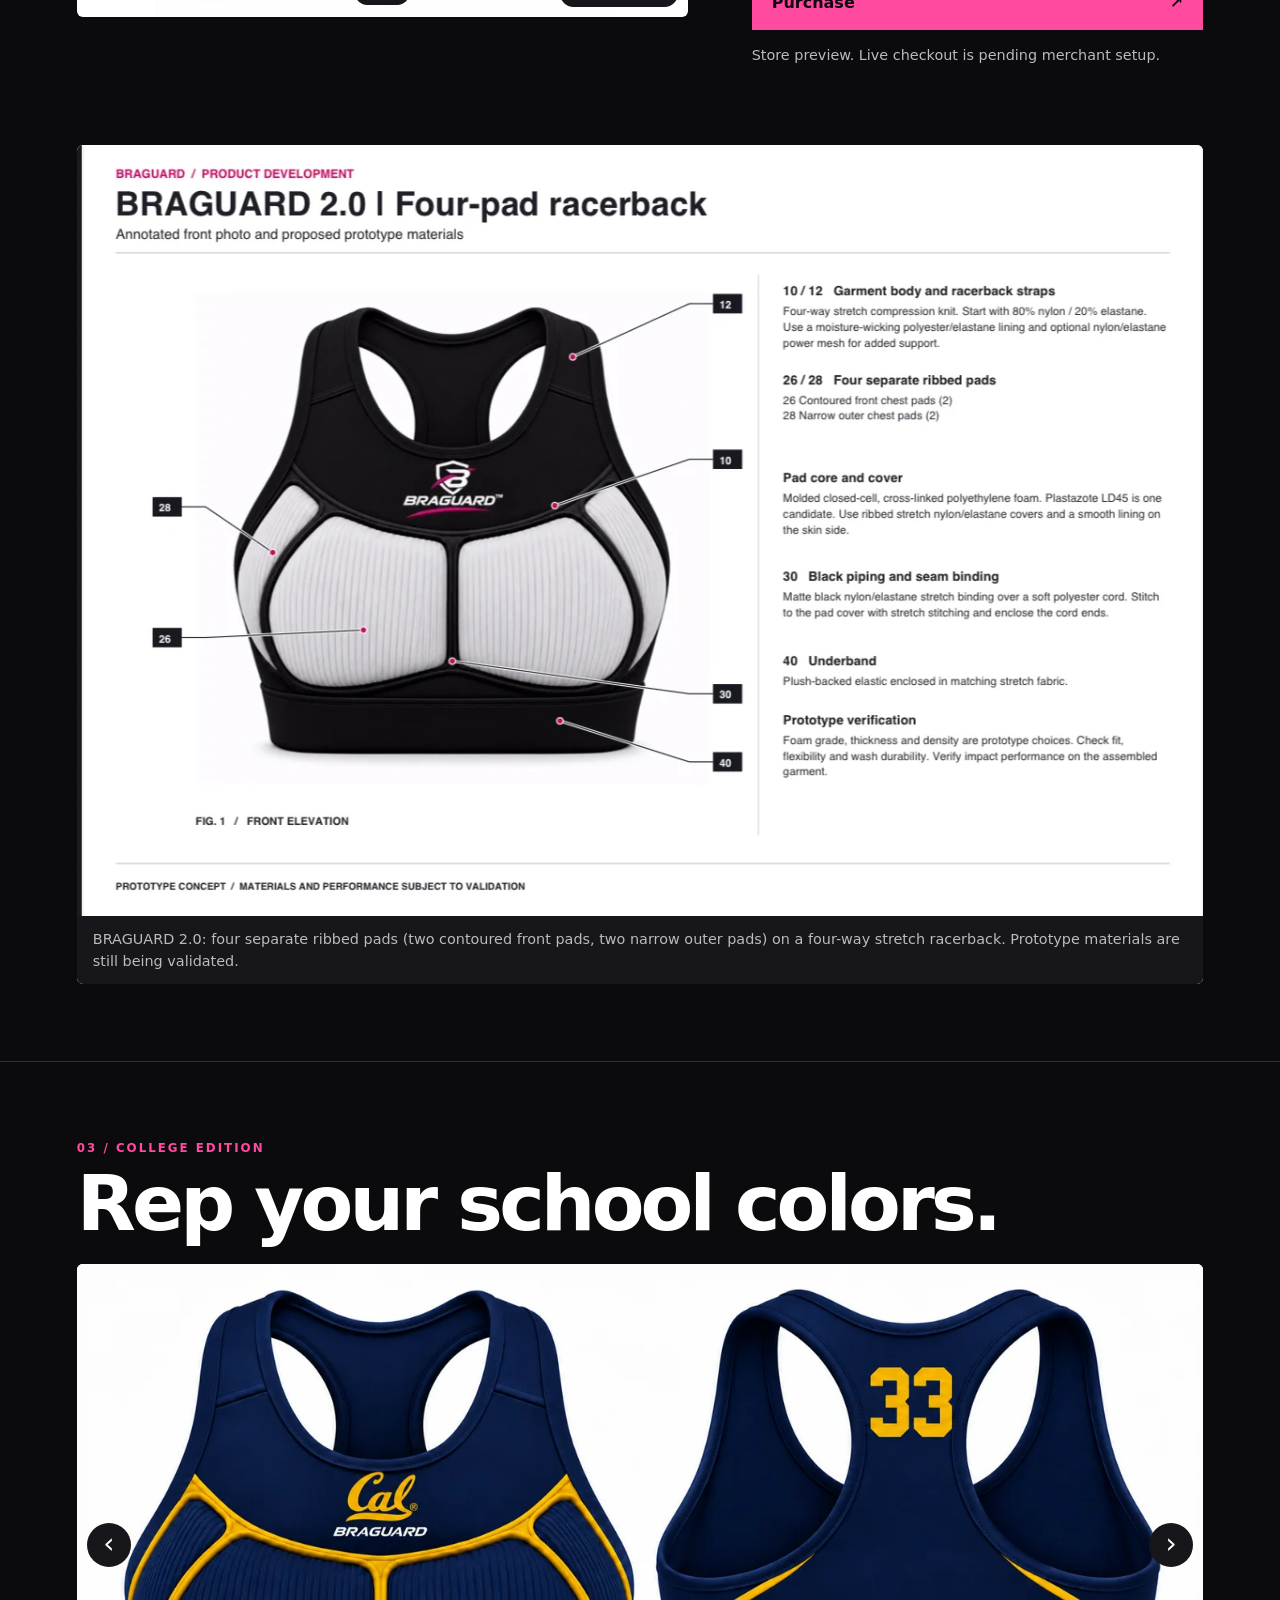
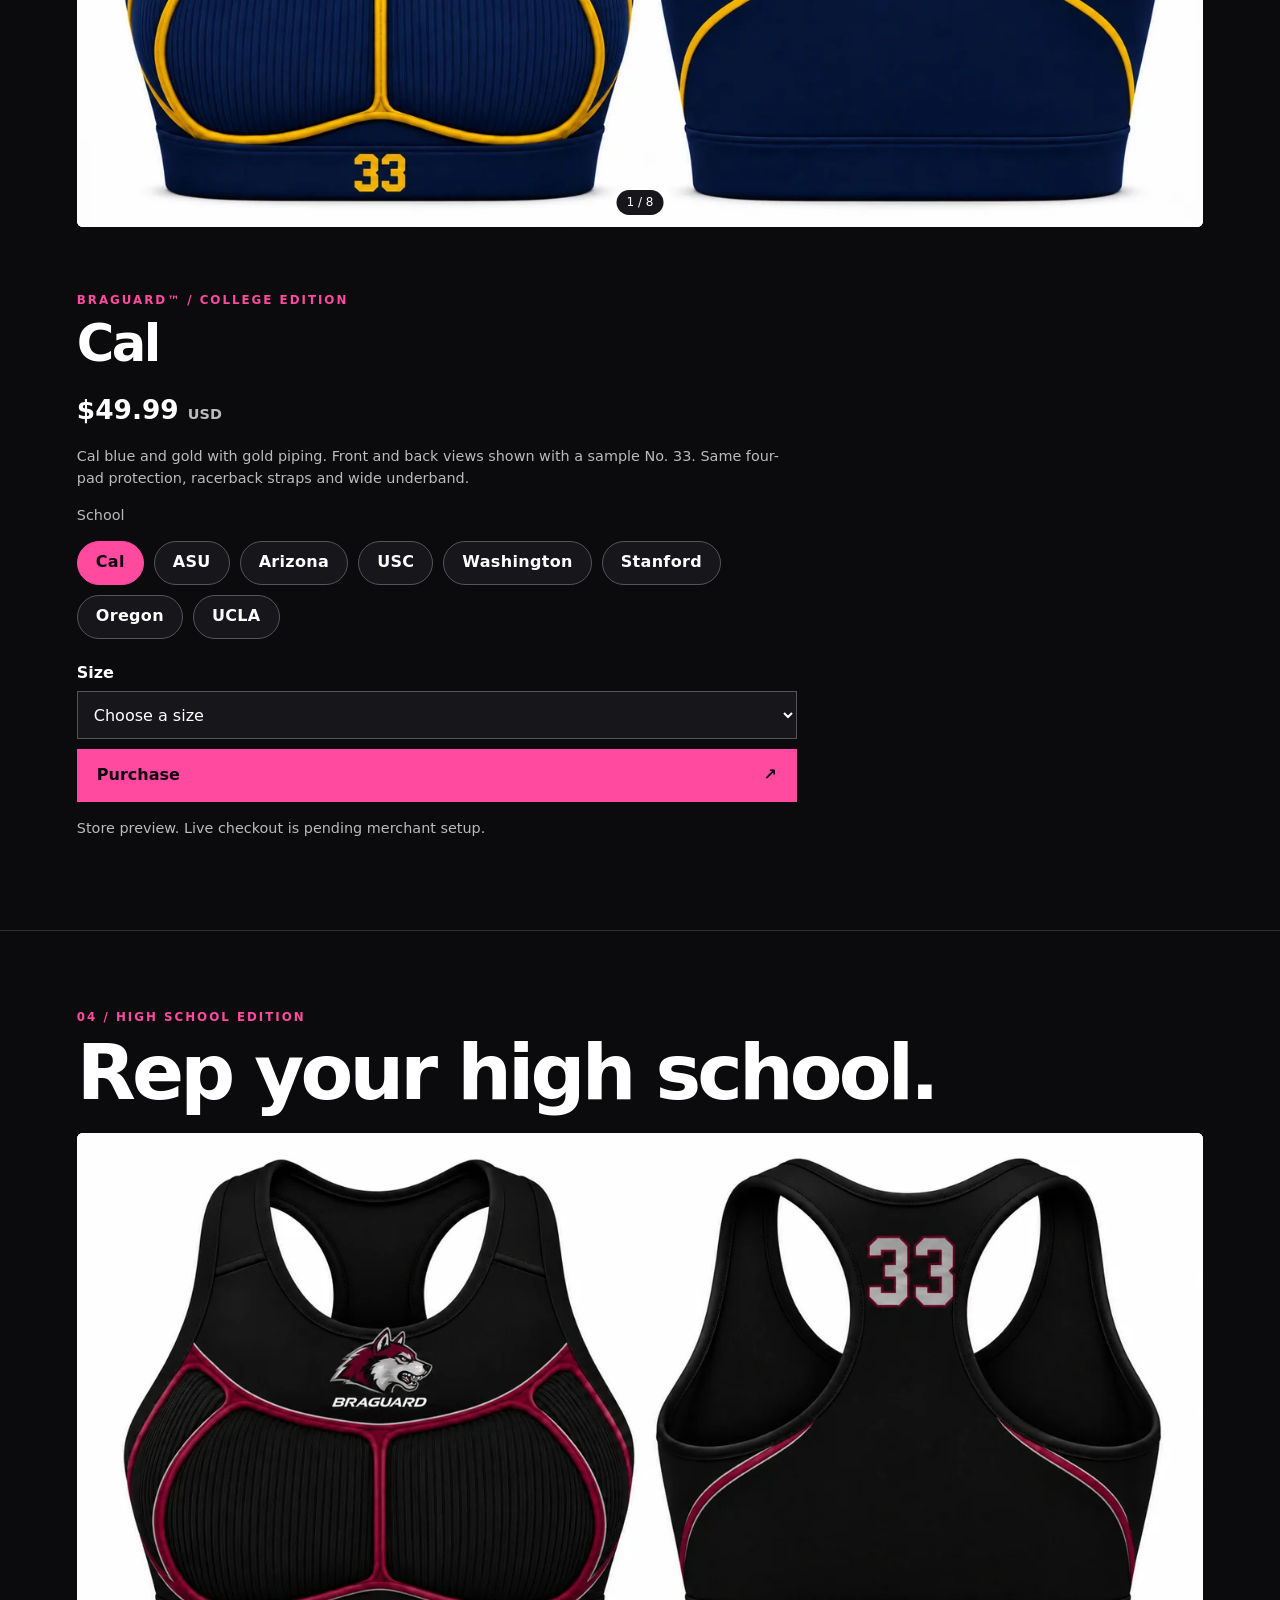
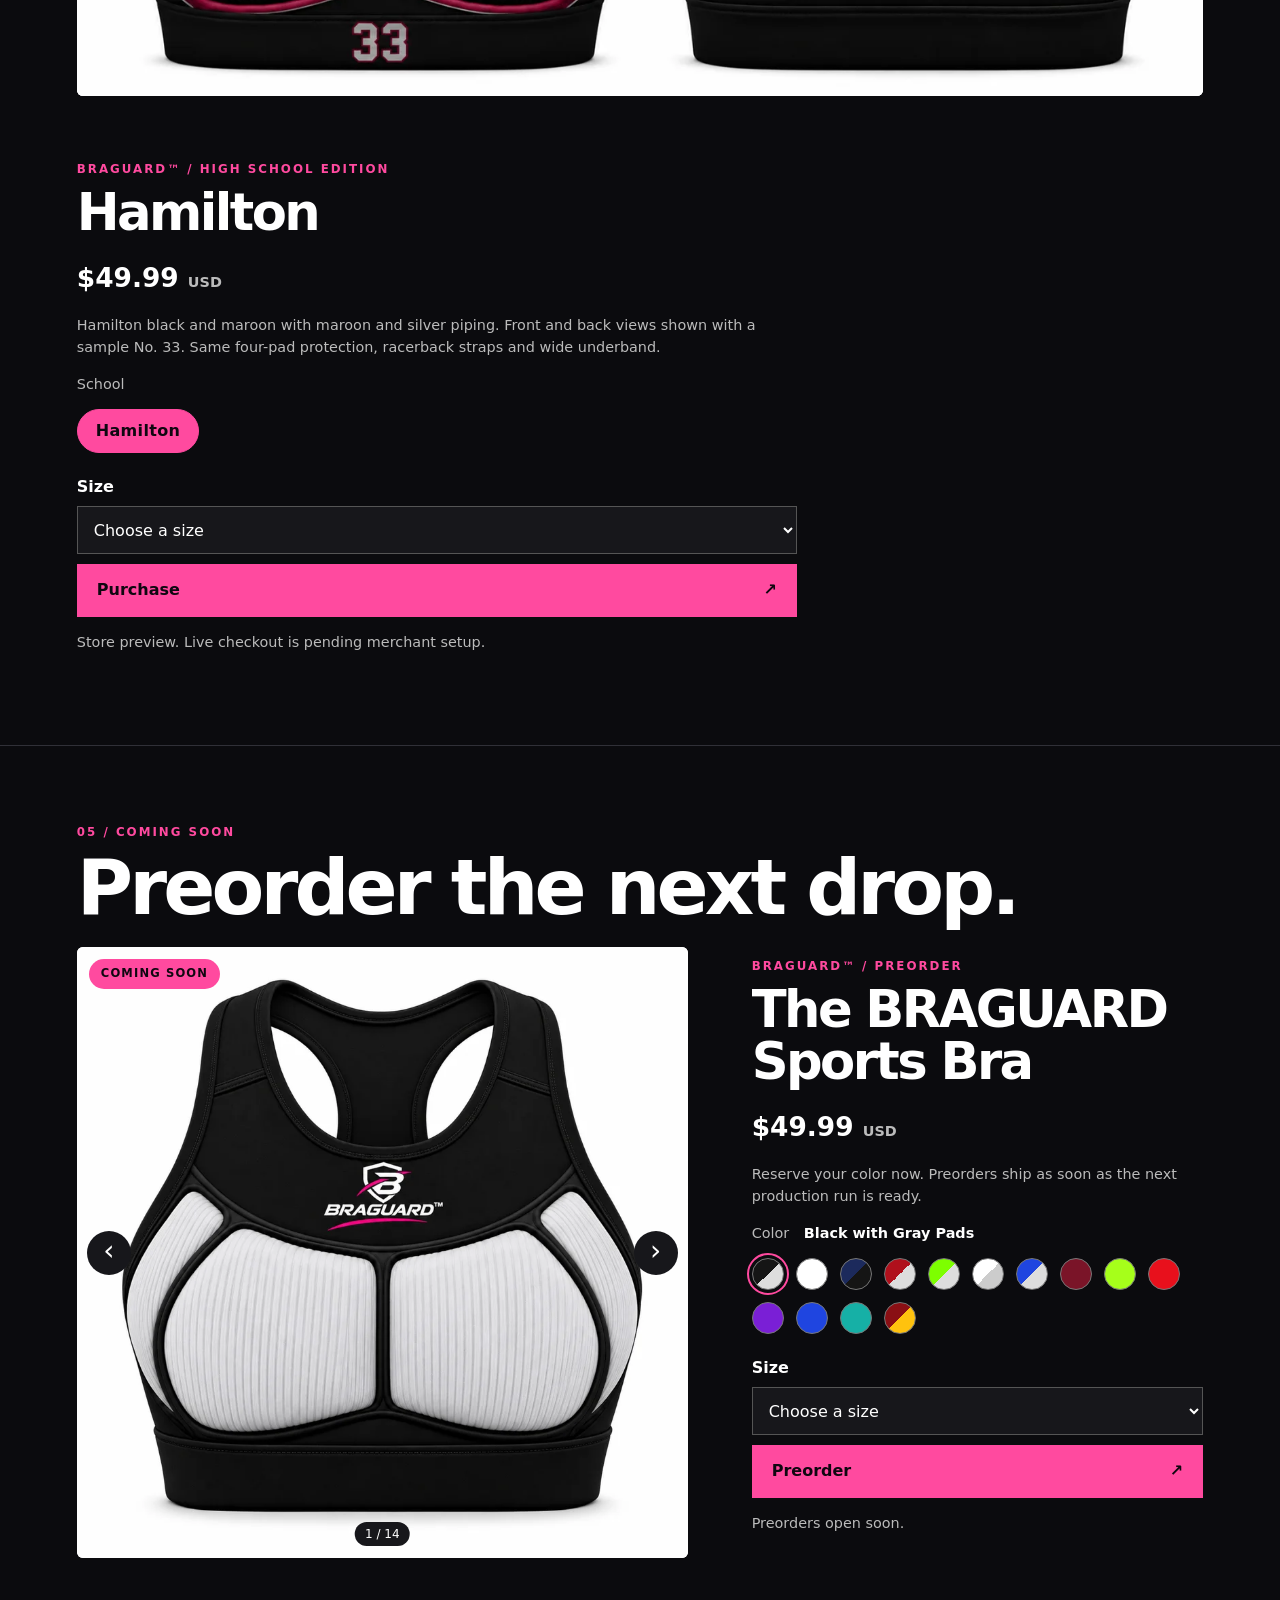
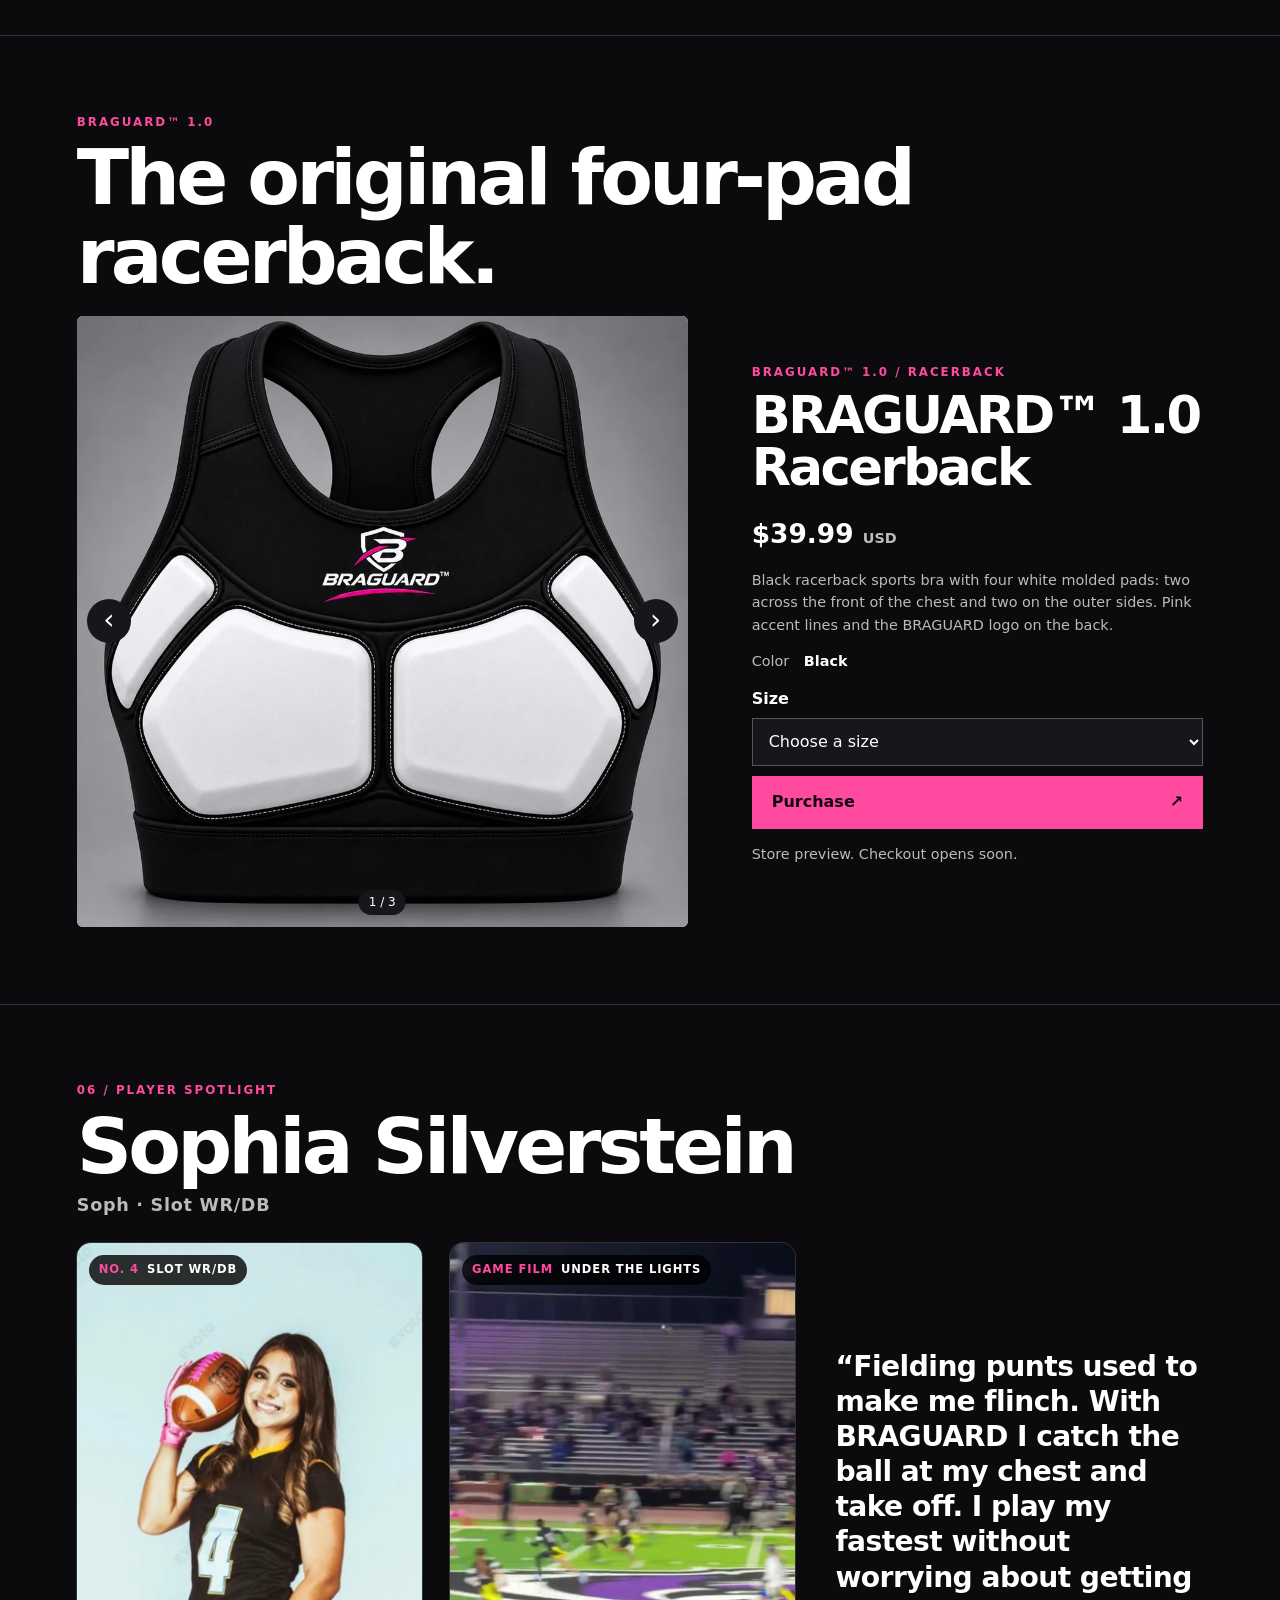
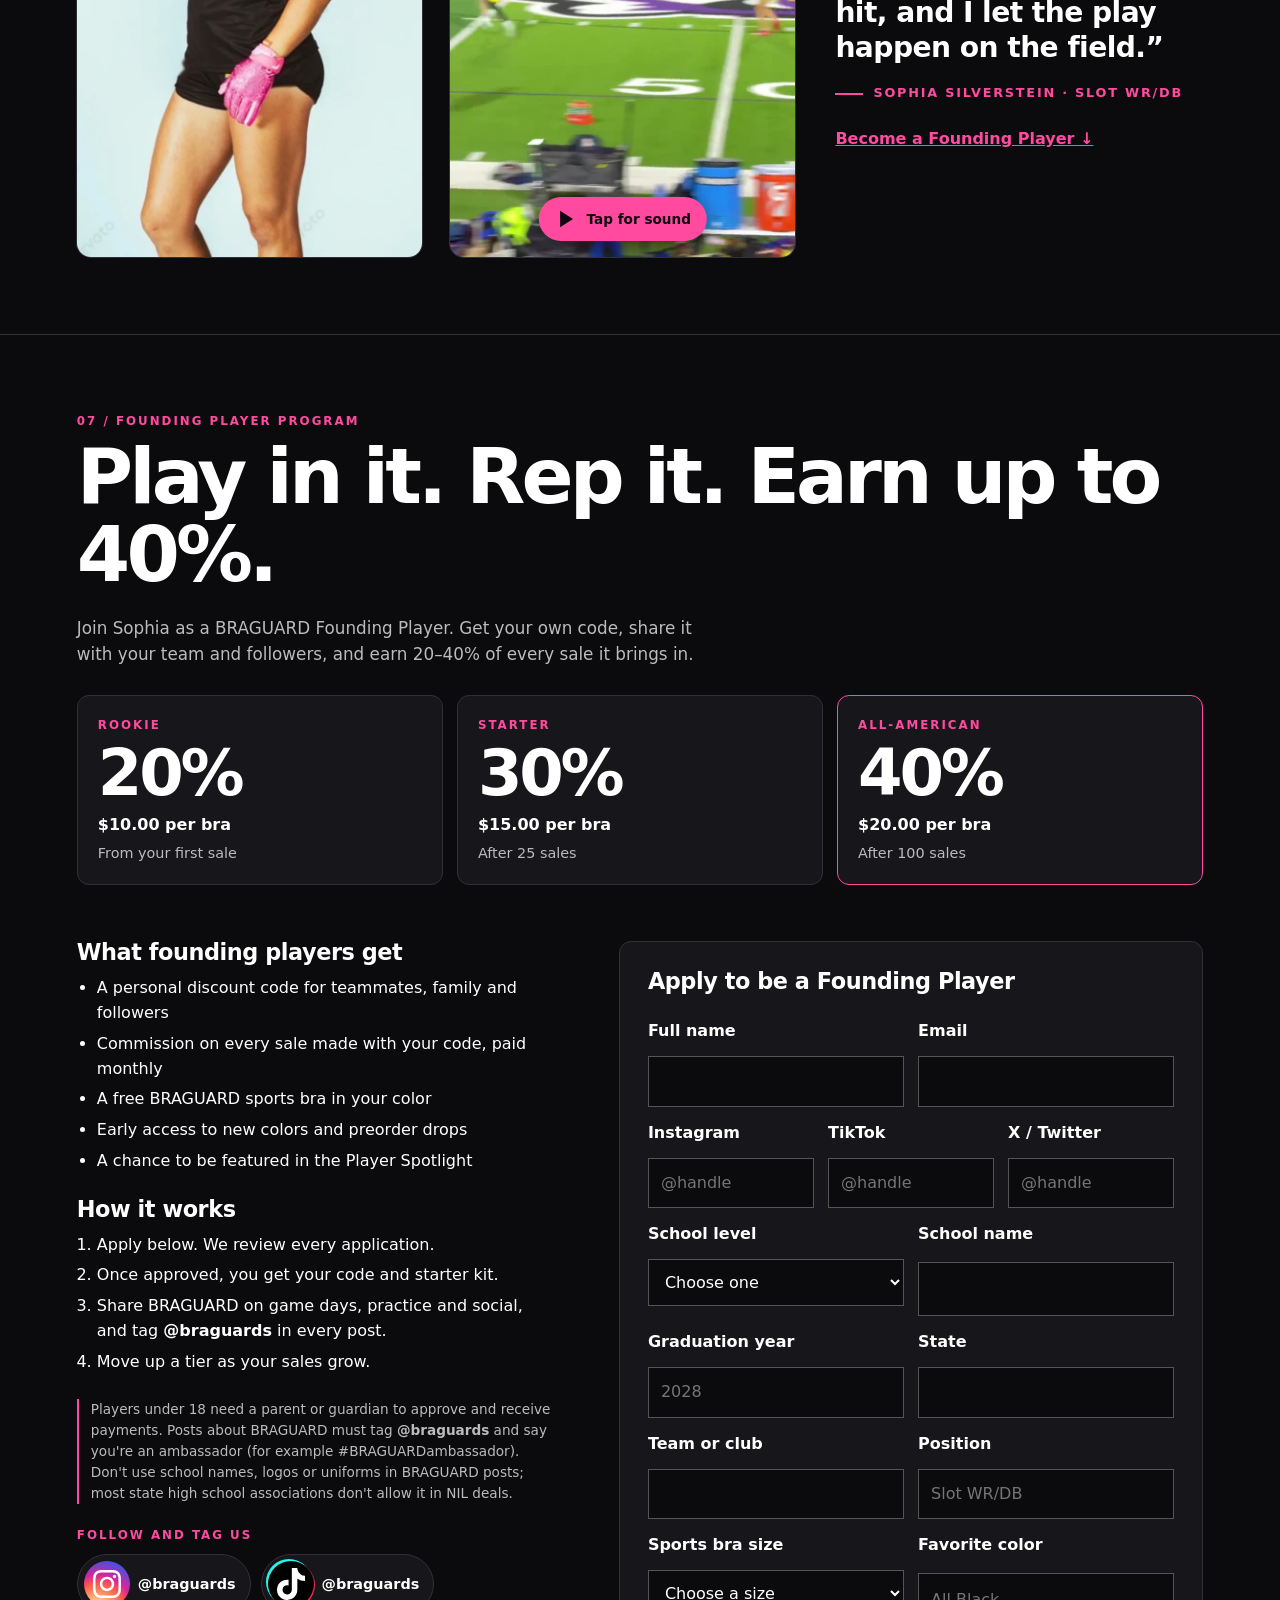
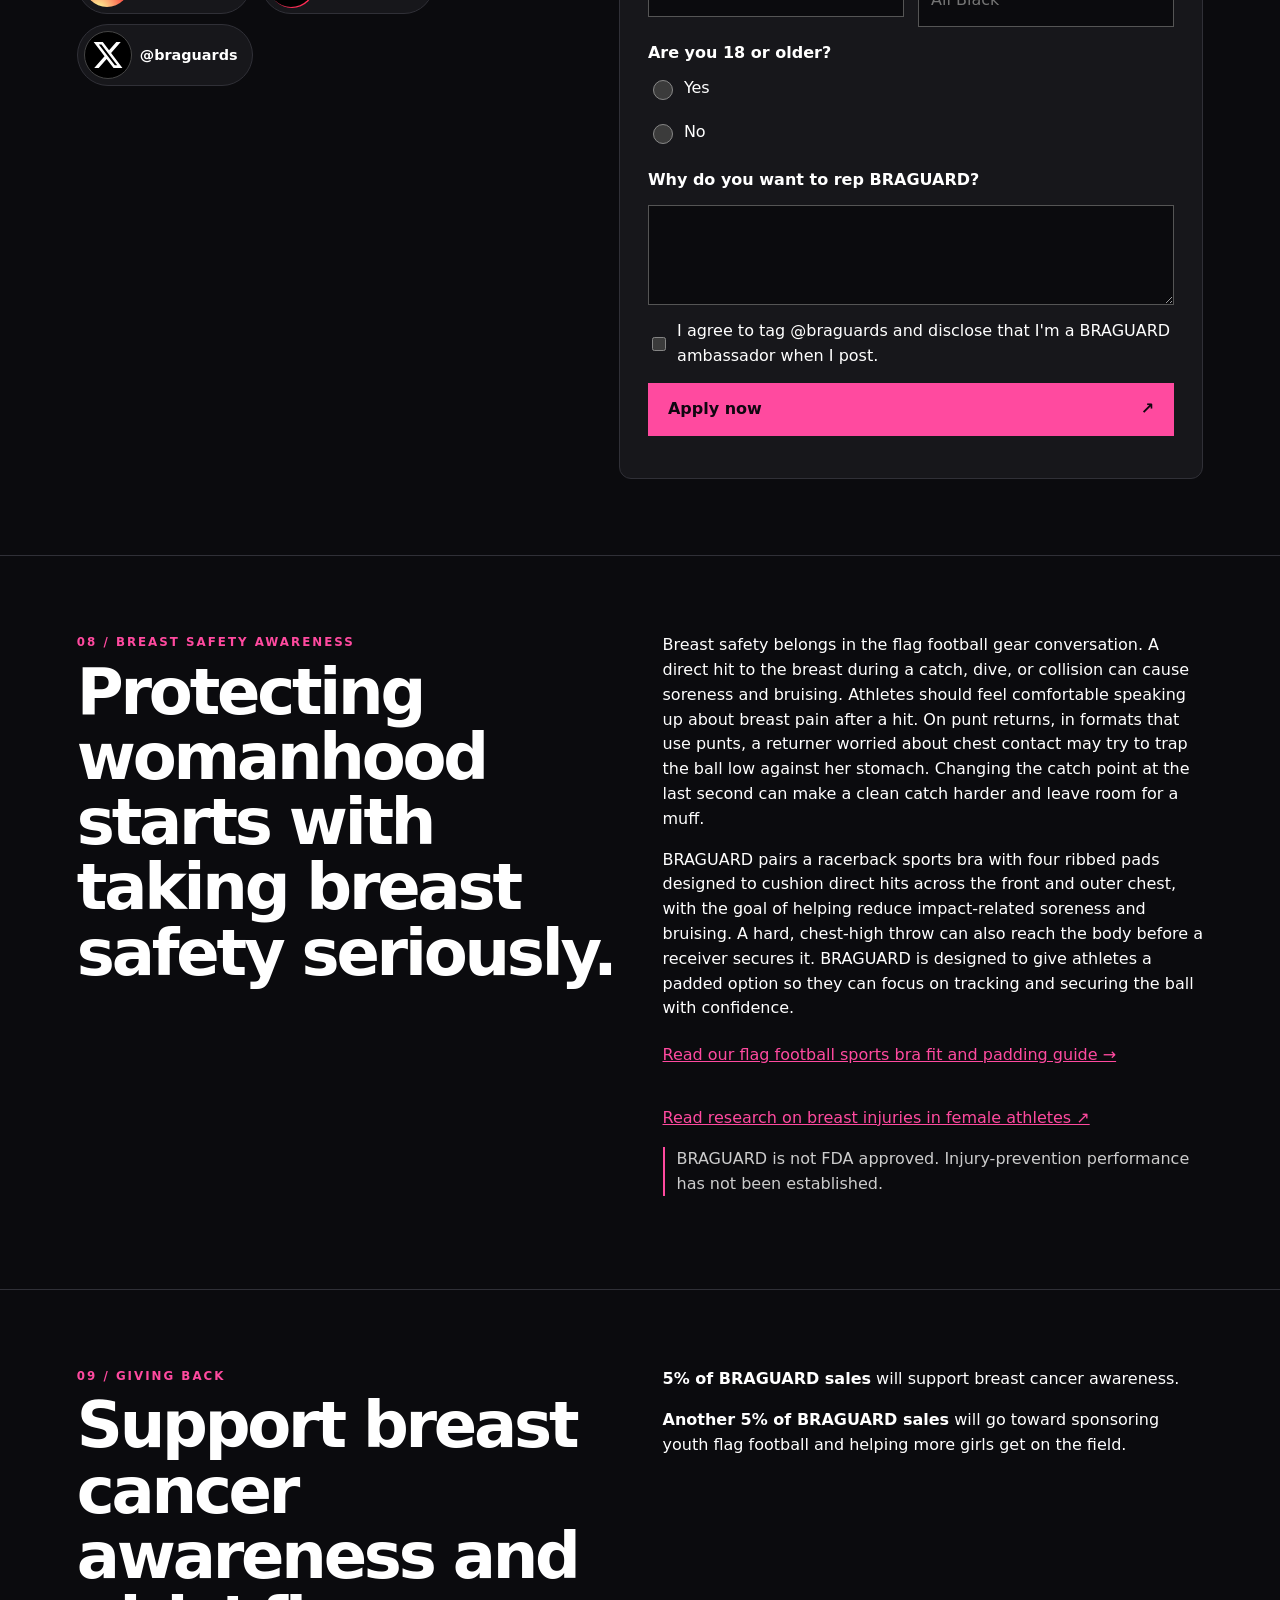
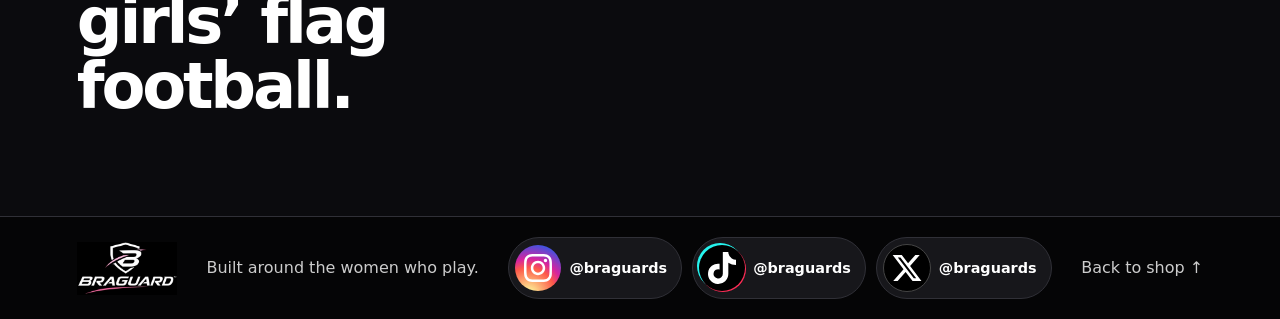
==== commit cbdd7dcc: "SEO: link original equipment guide from storefront" ====
--- a/index.html
+++ b/index.html
@@ -45,6 +45,7 @@
       <a href="#spotlight">Spotlight</a>
       <a href="#ambassadors">Ambassadors</a>
       <a href="#awareness">Breast safety</a>
+      <a href="flag-football-sports-bra.html">Fit & padding guide</a>
       <a href="#giving">Giving back</a>
       <a class="outline" href="#shop">Shop the sports bra ↗</a>
     </nav>
@@ -376,6 +377,7 @@
       <div>
         <p>Breast safety belongs in the flag football gear conversation. A direct hit to the breast during a catch, dive, or collision can cause soreness and bruising. Athletes should feel comfortable speaking up about breast pain after a hit. On punt returns, in formats that use punts, a returner worried about chest contact may try to trap the ball low against her stomach. Changing the catch point at the last second can make a clean catch harder and leave room for a muff.</p>
         <p>BRAGUARD pairs a racerback sports bra with four ribbed pads designed to cushion direct hits across the front and outer chest, with the goal of helping reduce impact-related soreness and bruising. A hard, chest-high throw can also reach the body before a receiver secures it. BRAGUARD is designed to give athletes a padded option so they can focus on tracking and securing the ball with confidence.</p>
+        <p><a href="flag-football-sports-bra.html">Read our flag football sports bra fit and padding guide →</a></p>
         <a href="https://pmc.ncbi.nlm.nih.gov/articles/PMC6683617/" target="_blank" rel="noopener">Read research on breast injuries in female athletes ↗</a>
         <p class="safety">BRAGUARD is not FDA approved. Injury-prevention performance has not been established.</p>
       </div>
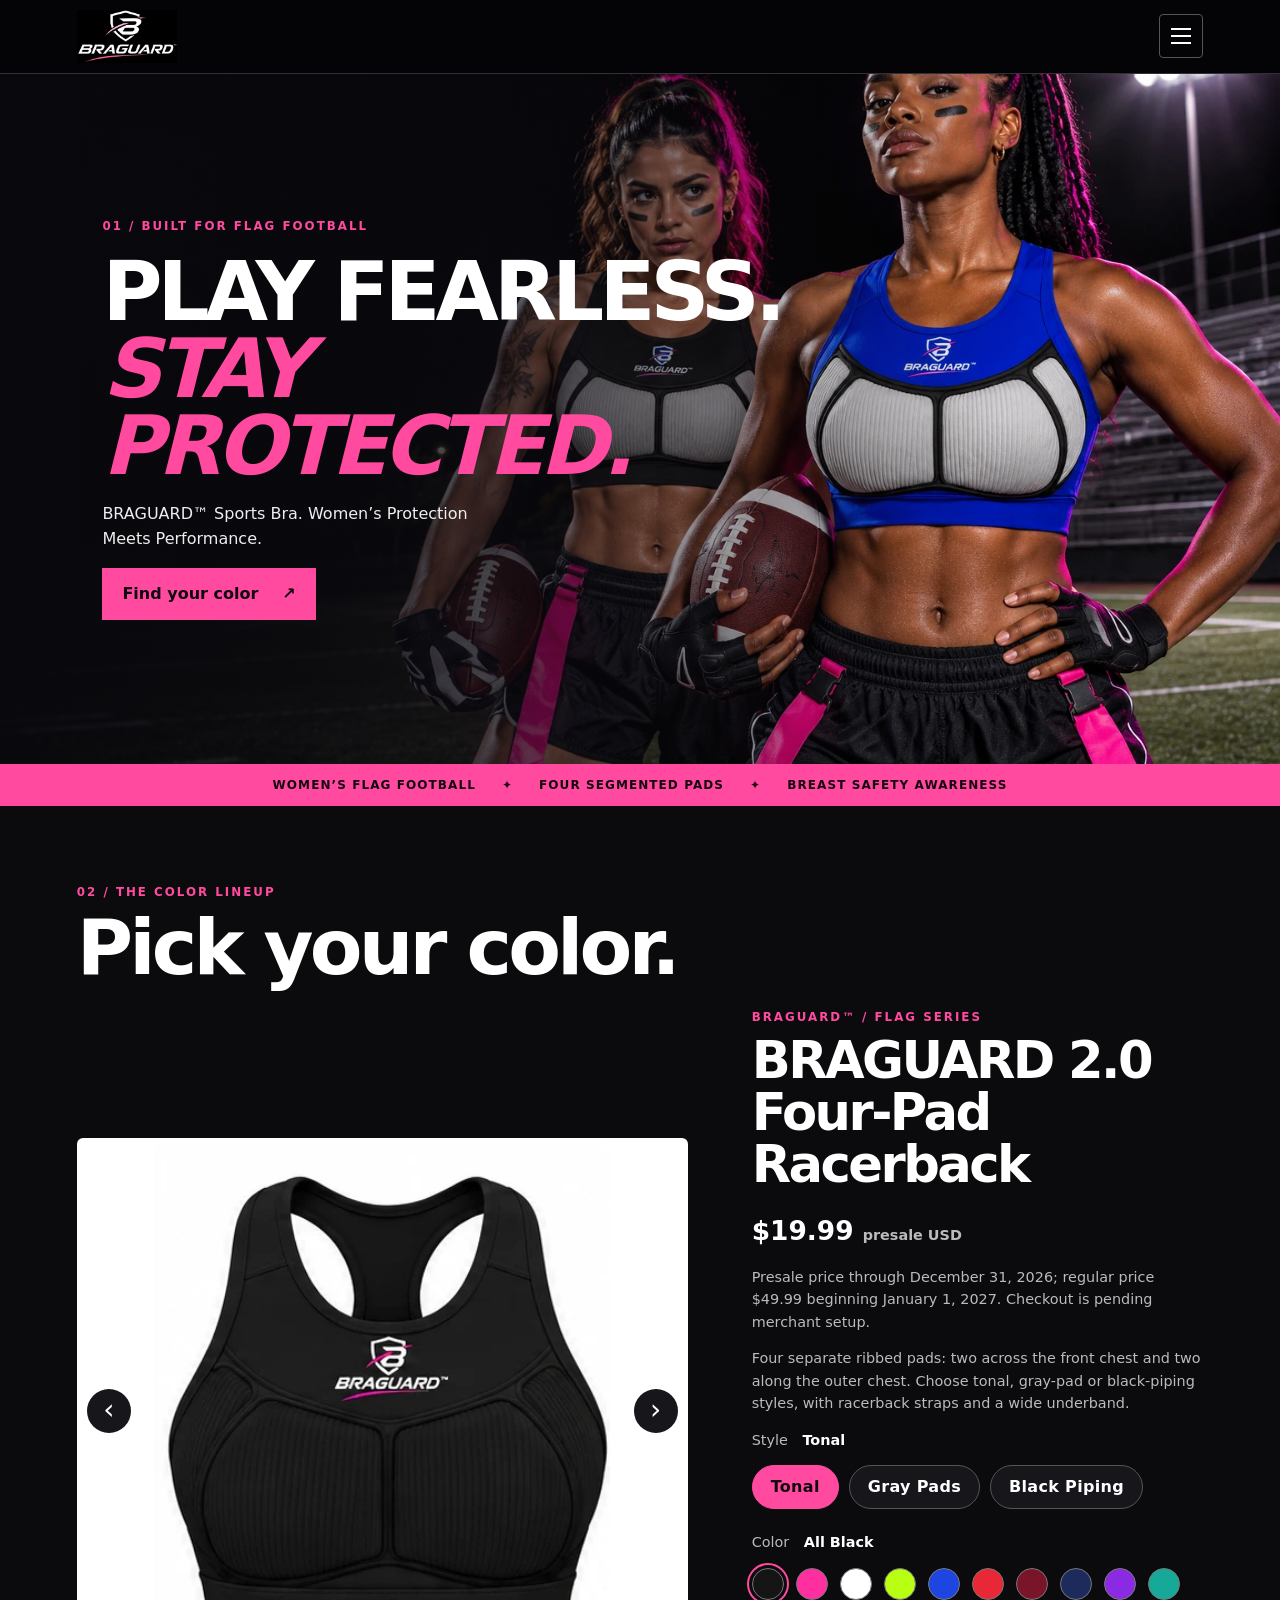
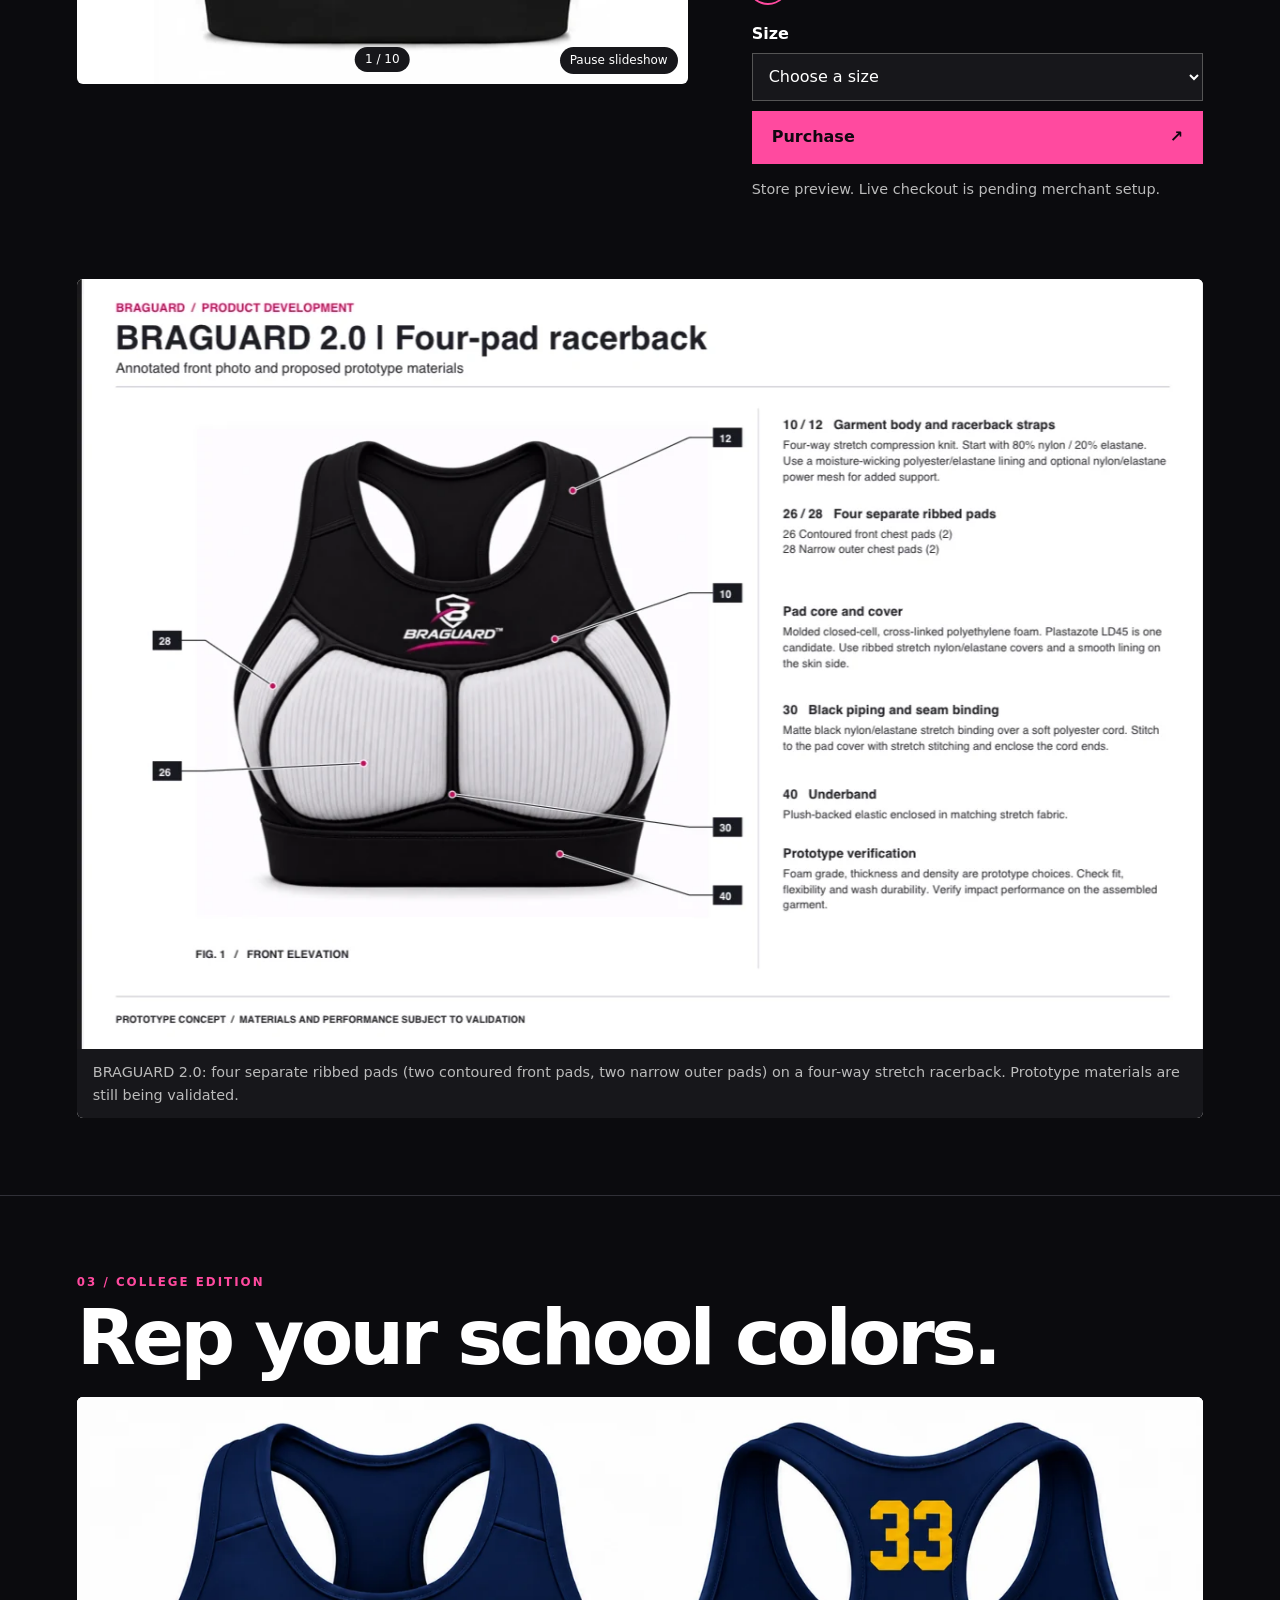
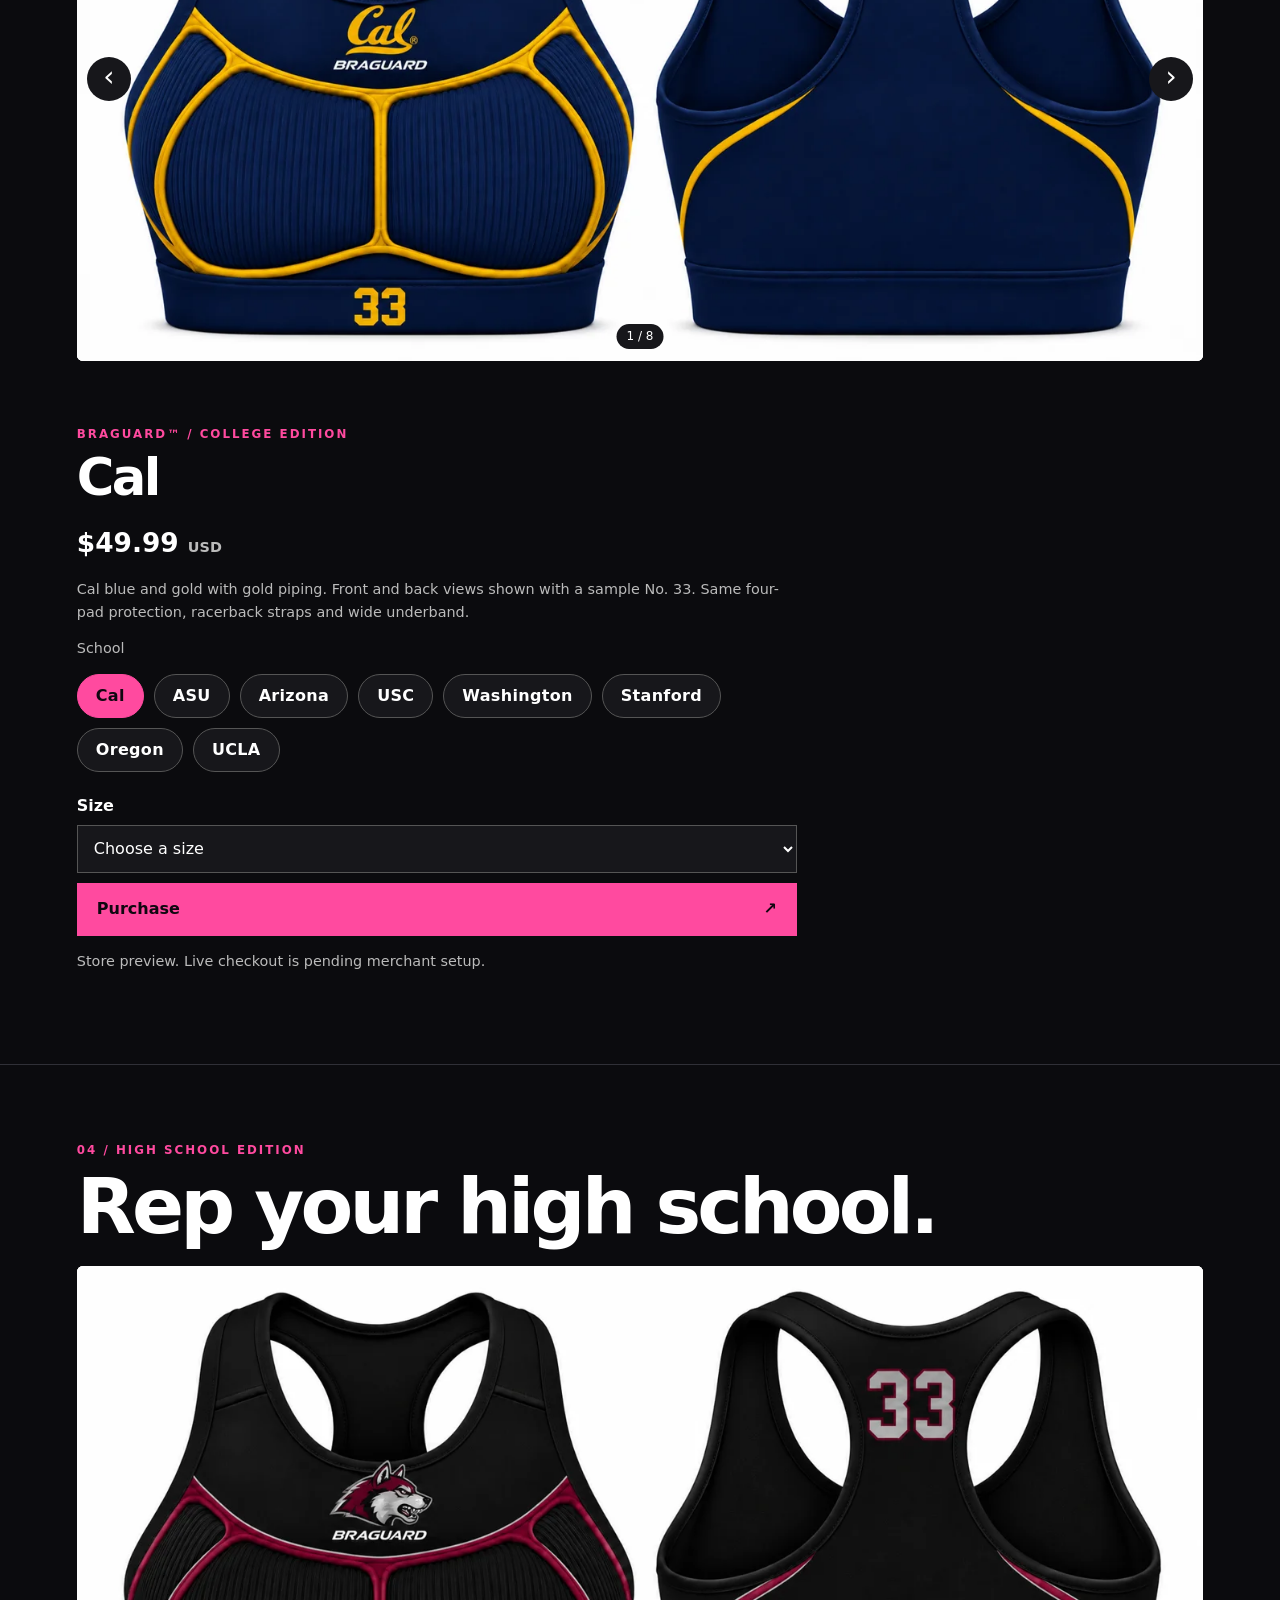
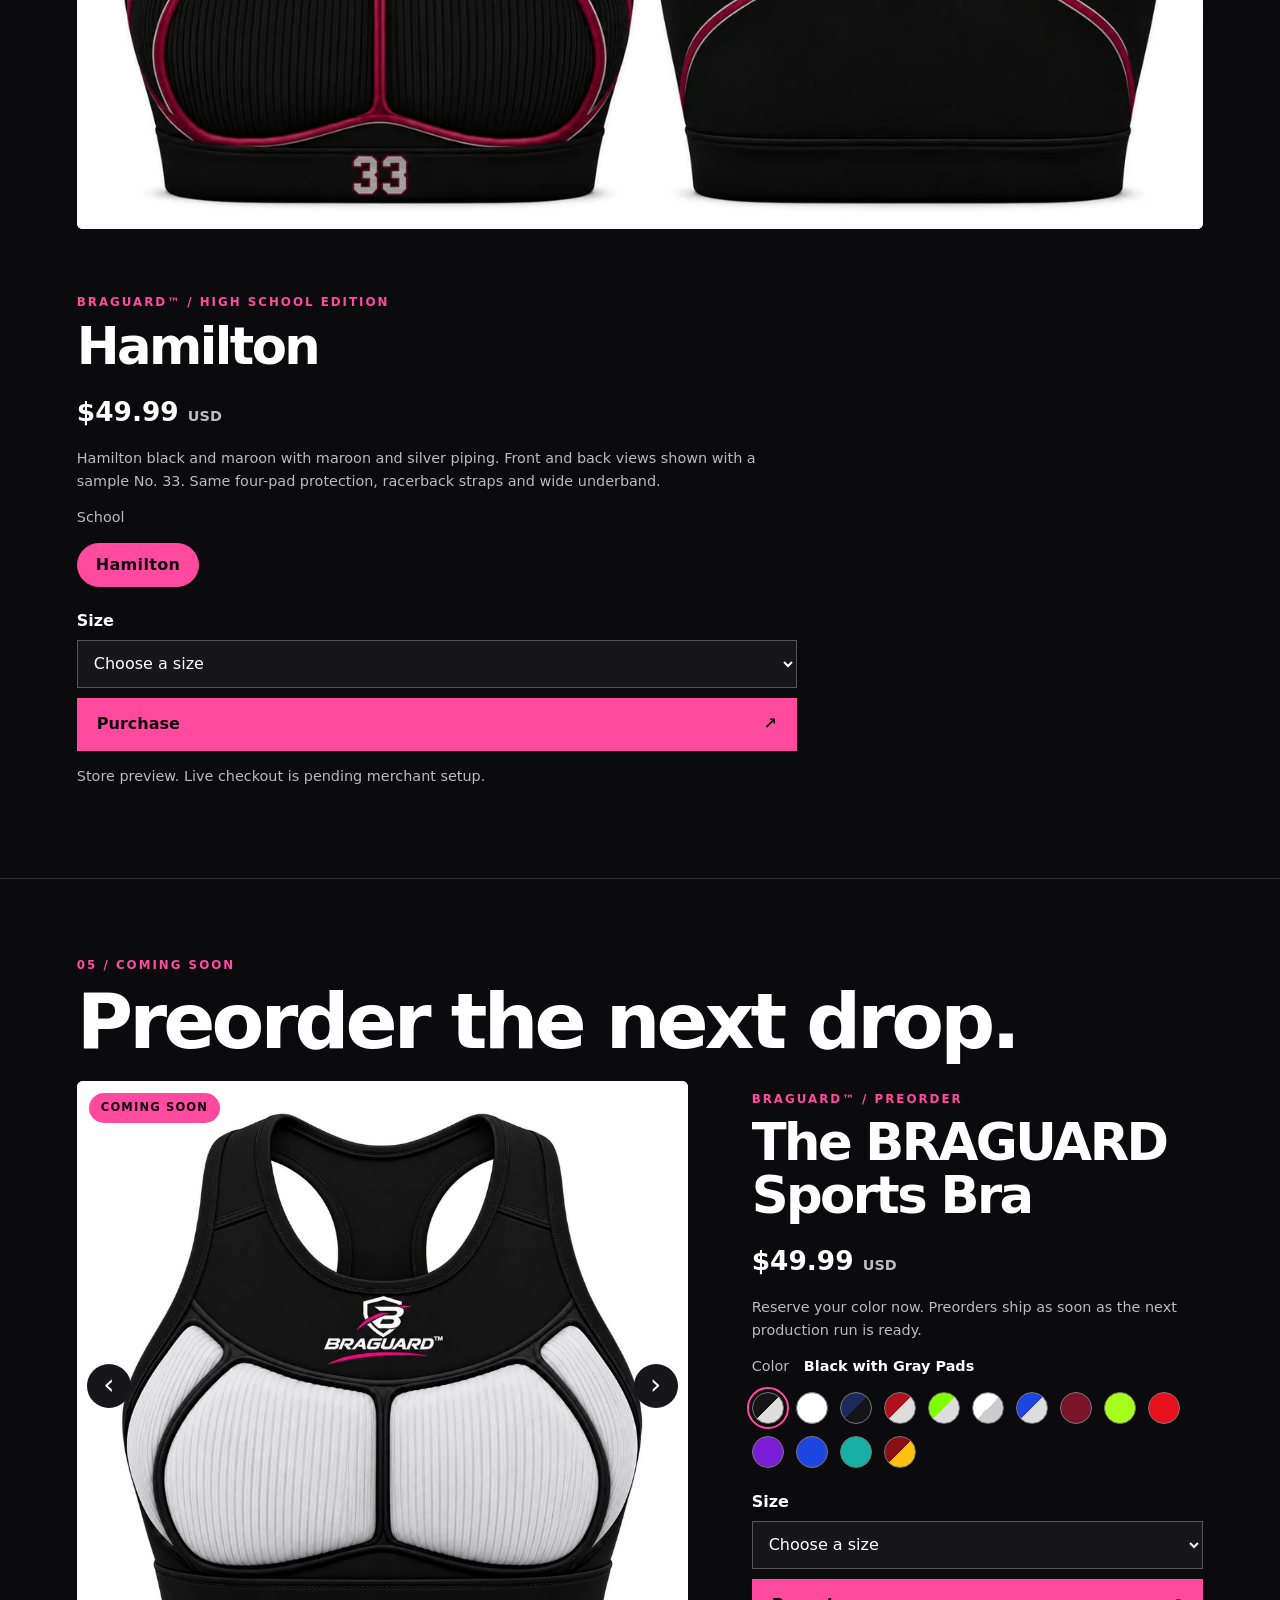
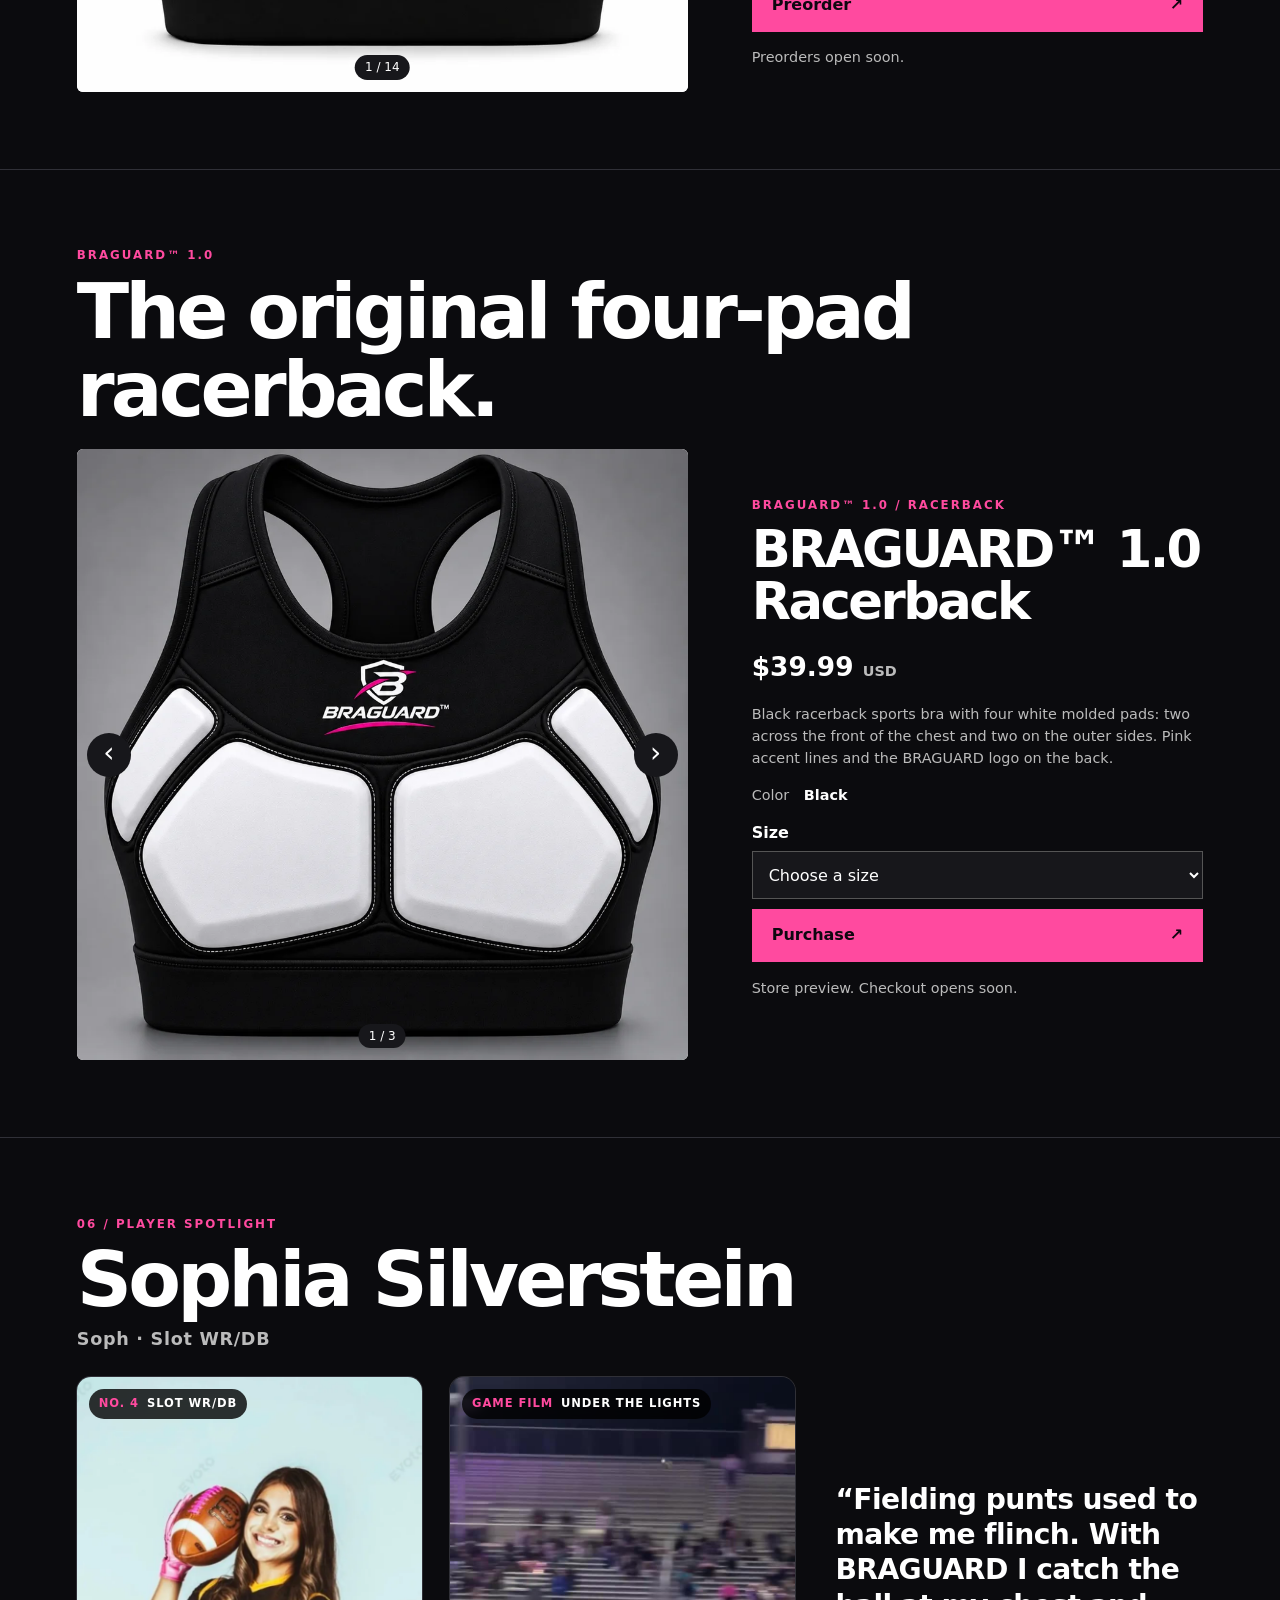
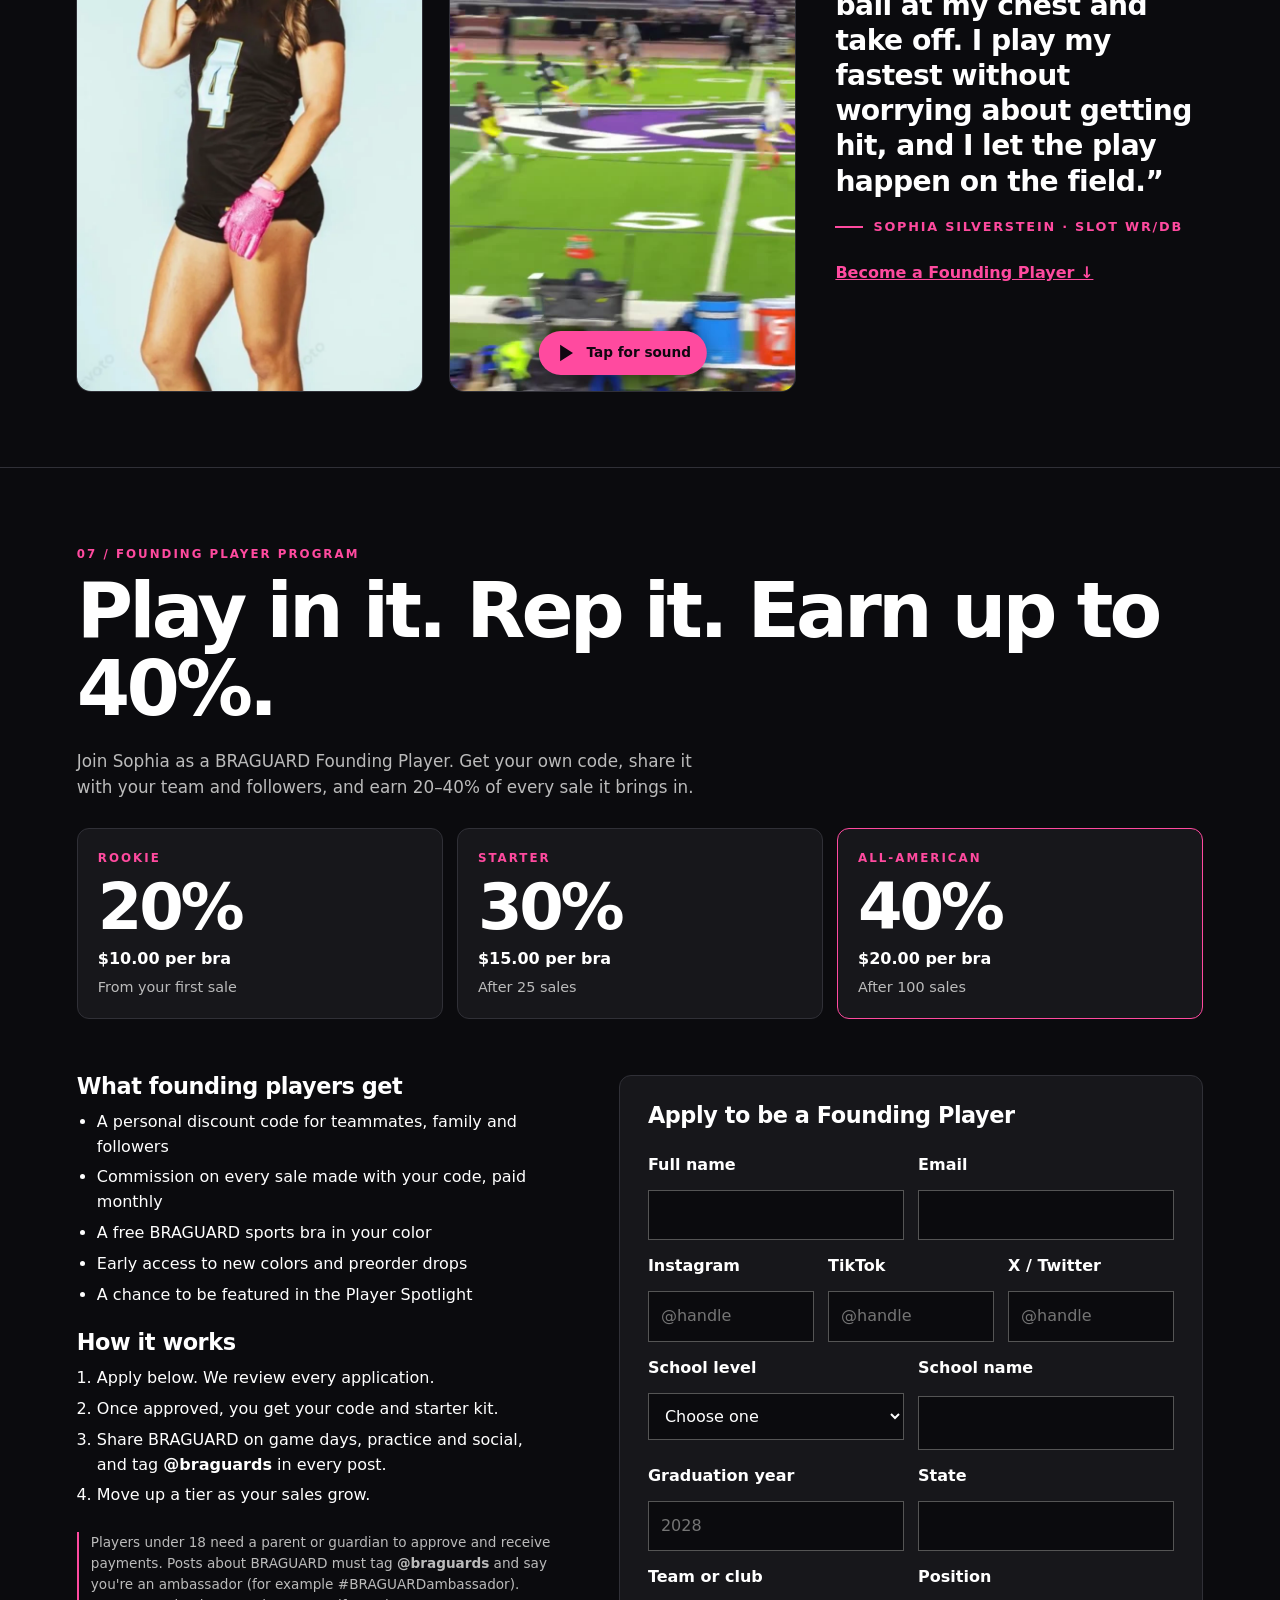
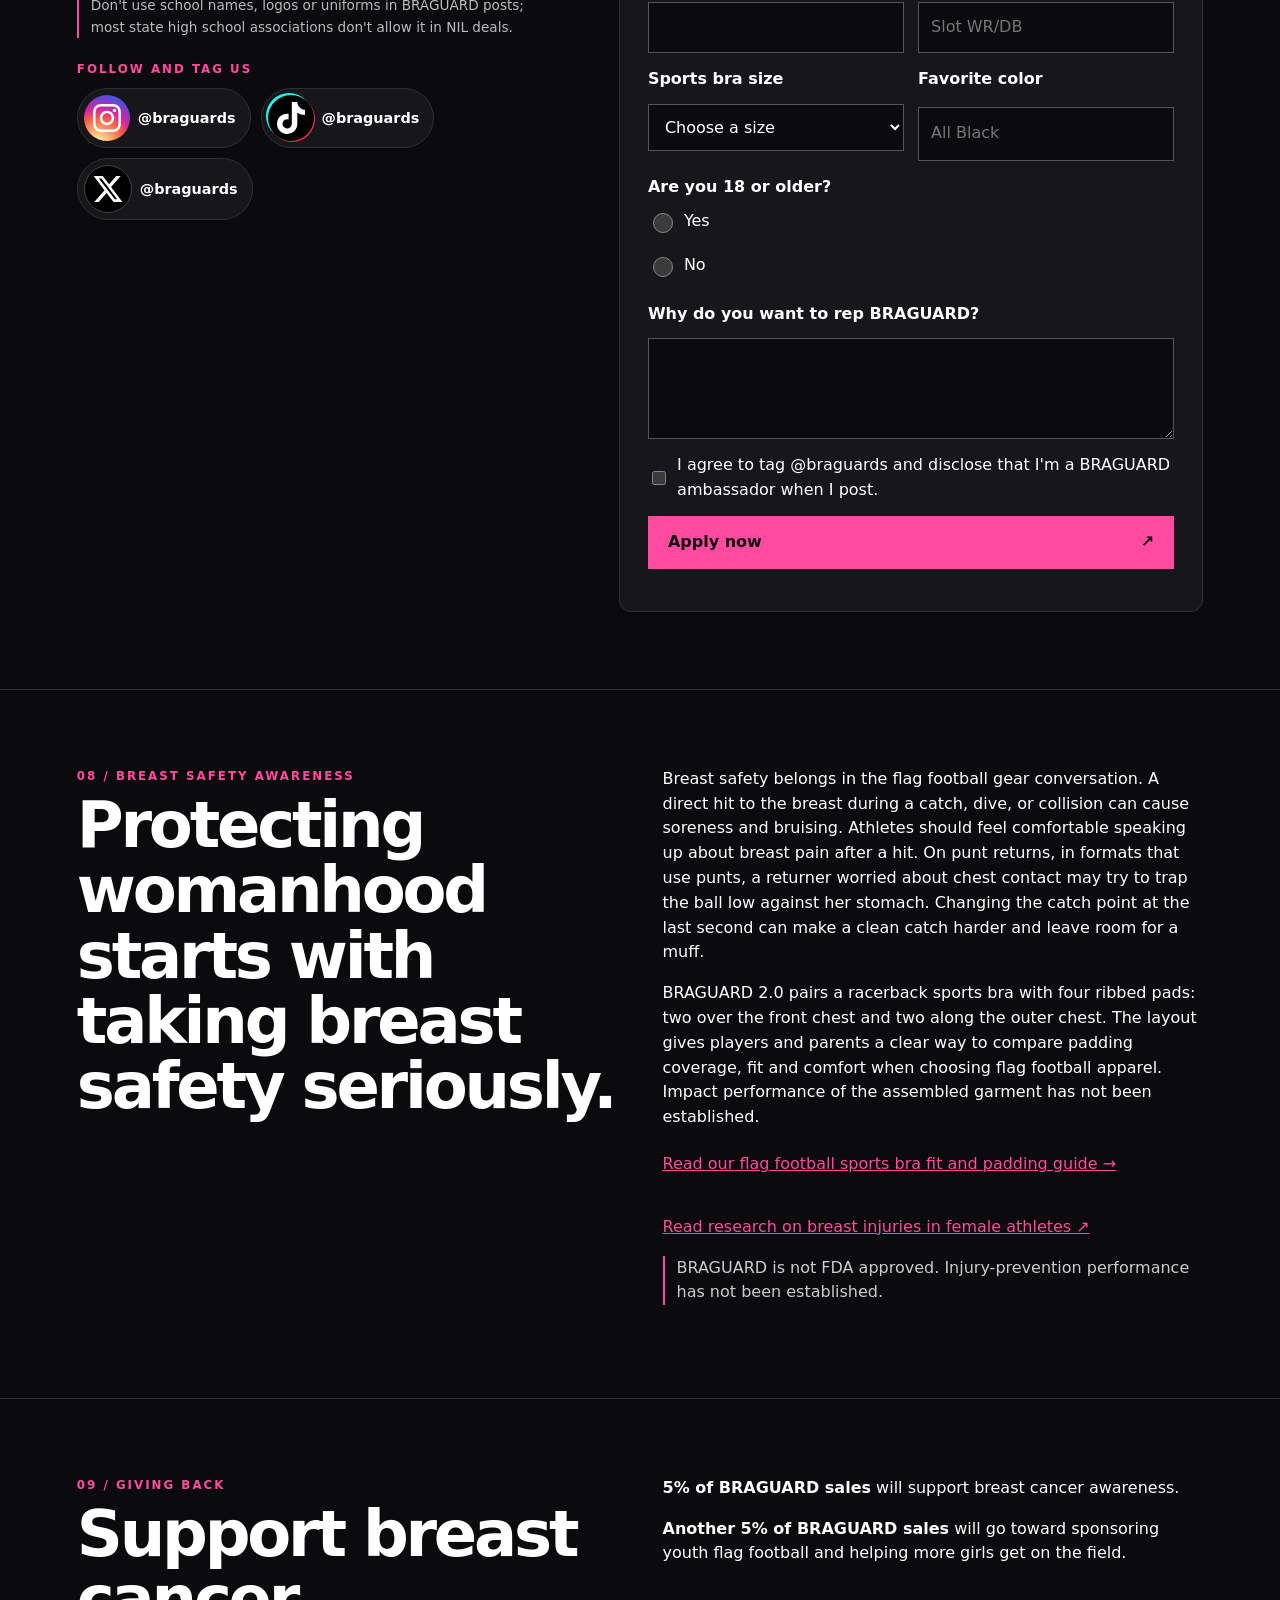
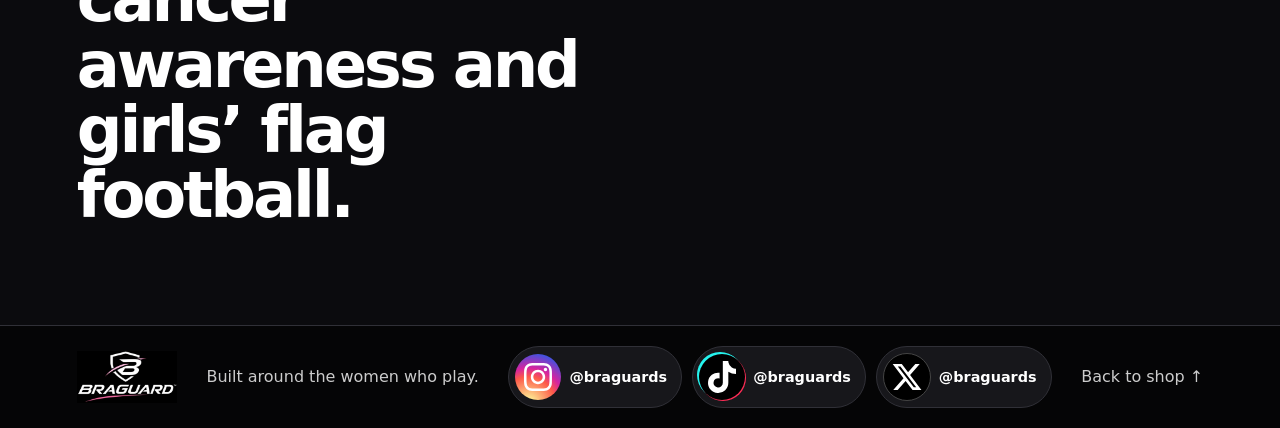
==== commit a6cc4a91: "Clarify four-pad presale and remove unverified impact claims on homepage" ====
--- a/index.html
+++ b/index.html
@@ -45,7 +45,9 @@
       <a href="#spotlight">Spotlight</a>
       <a href="#ambassadors">Ambassadors</a>
       <a href="#awareness">Breast safety</a>
+      <a href="/blog/">Blog</a>
       <a href="flag-football-sports-bra.html">Fit & padding guide</a>
+      <a href="womens-flag-football-gear.html">Gear checklist</a>
       <a href="#giving">Giving back</a>
       <a class="outline" href="#shop">Shop the sports bra ↗</a>
     </nav>
@@ -82,9 +84,10 @@
         </div>
         <div class="details">
           <p class="tag">BRAGUARD™ / FLAG SERIES</p>
-          <h3>The BRAGUARD Sports Bra</h3>
-          <div class="price">$49.99 <small>USD</small></div>
-          <p>Ribbed pads across the chest and outer sides, in tonal, gray-pad or black-piping styles. Racerback straps and a wide underband finish the fit.</p>
+          <h3>BRAGUARD 2.0 Four-Pad Racerback</h3>
+          <div class="price">$19.99 <small>presale USD</small></div>
+          <p>Presale price through December 31, 2026; regular price $49.99 beginning January 1, 2027. Checkout is pending merchant setup.</p>
+          <p>Four separate ribbed pads: two across the front chest and two along the outer chest. Choose tonal, gray-pad or black-piping styles, with racerback straps and a wide underband.</p>
           <p class="color-label">Style <strong id="style-name"></strong></p>
           <div class="style-pills pills" role="group" aria-label="Choose style"></div>
           <p class="color-label">Color <strong id="color"></strong></p>
@@ -376,7 +379,7 @@
       </div>
       <div>
         <p>Breast safety belongs in the flag football gear conversation. A direct hit to the breast during a catch, dive, or collision can cause soreness and bruising. Athletes should feel comfortable speaking up about breast pain after a hit. On punt returns, in formats that use punts, a returner worried about chest contact may try to trap the ball low against her stomach. Changing the catch point at the last second can make a clean catch harder and leave room for a muff.</p>
-        <p>BRAGUARD pairs a racerback sports bra with four ribbed pads designed to cushion direct hits across the front and outer chest, with the goal of helping reduce impact-related soreness and bruising. A hard, chest-high throw can also reach the body before a receiver secures it. BRAGUARD is designed to give athletes a padded option so they can focus on tracking and securing the ball with confidence.</p>
+        <p>BRAGUARD 2.0 pairs a racerback sports bra with four ribbed pads: two over the front chest and two along the outer chest. The layout gives players and parents a clear way to compare padding coverage, fit and comfort when choosing flag football apparel. Impact performance of the assembled garment has not been established.</p>
         <p><a href="flag-football-sports-bra.html">Read our flag football sports bra fit and padding guide →</a></p>
         <a href="https://pmc.ncbi.nlm.nih.gov/articles/PMC6683617/" target="_blank" rel="noopener">Read research on breast injuries in female athletes ↗</a>
         <p class="safety">BRAGUARD is not FDA approved. Injury-prevention performance has not been established.</p>
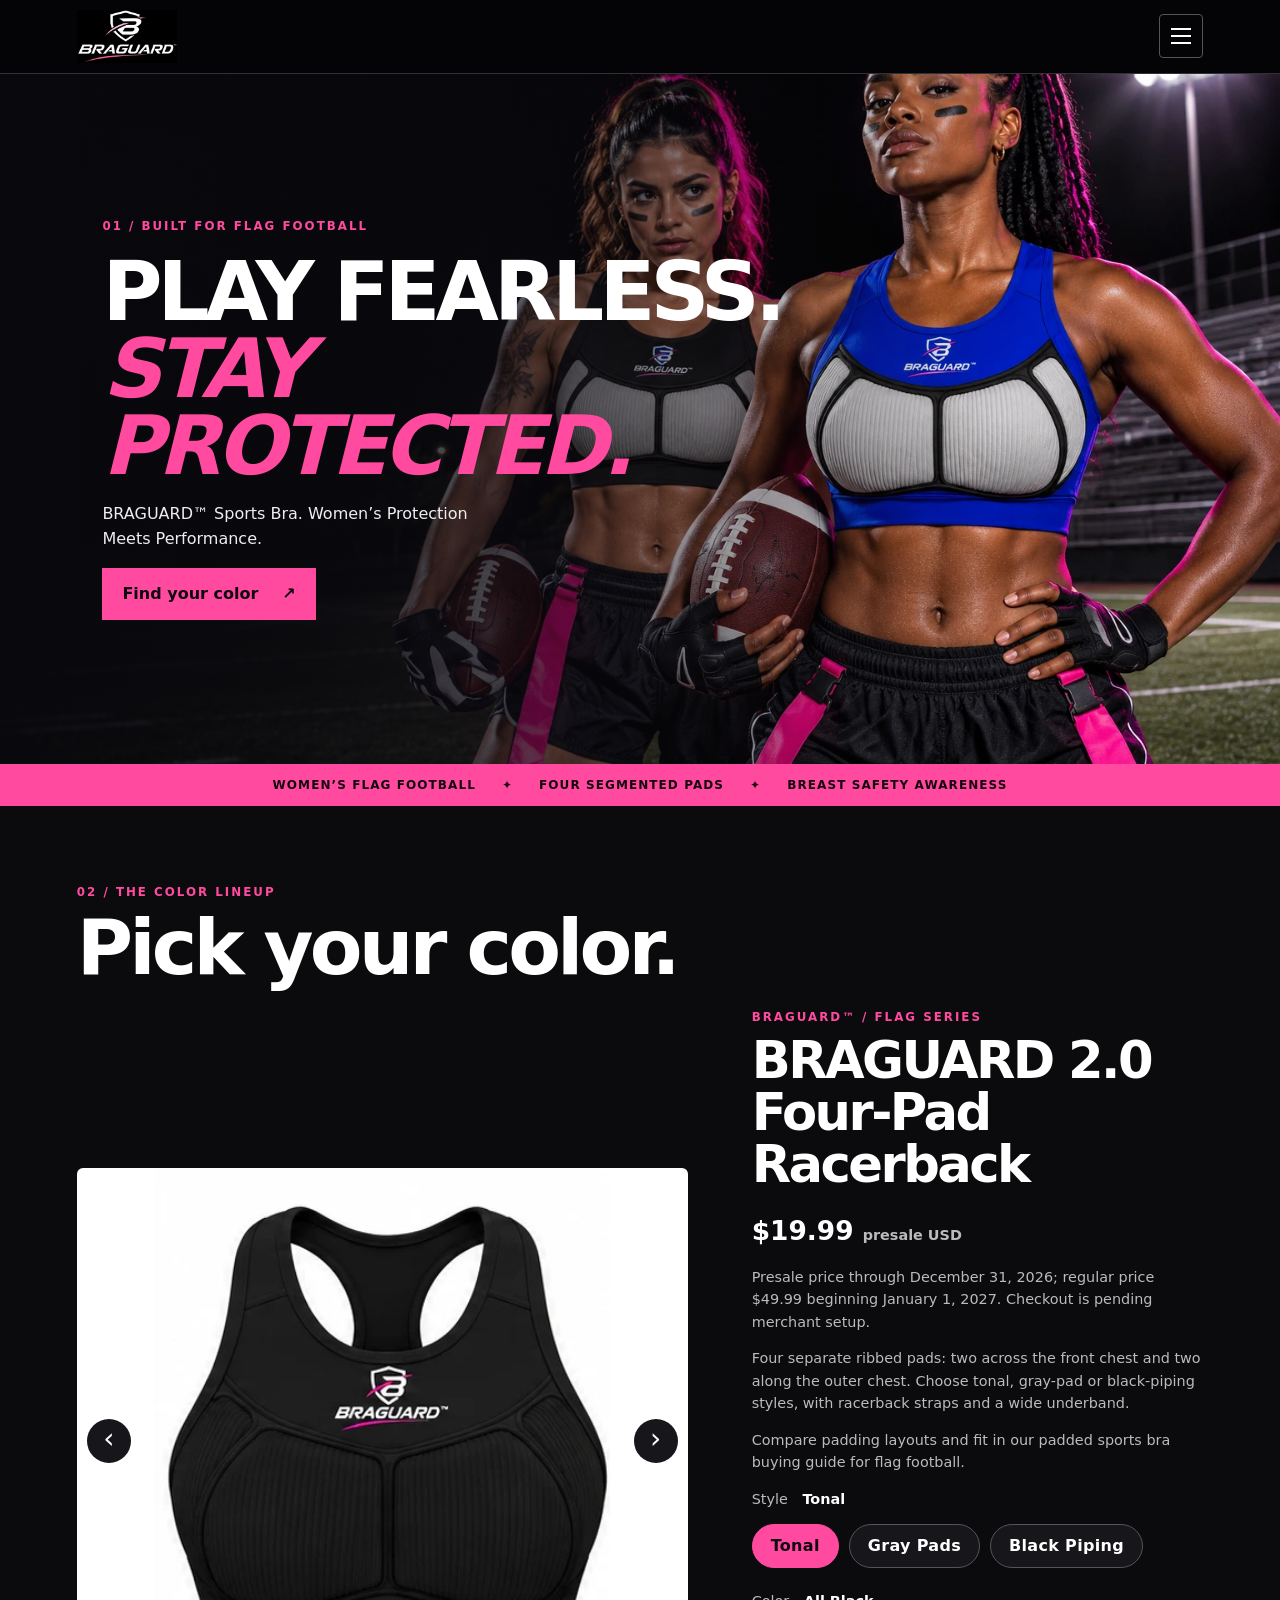
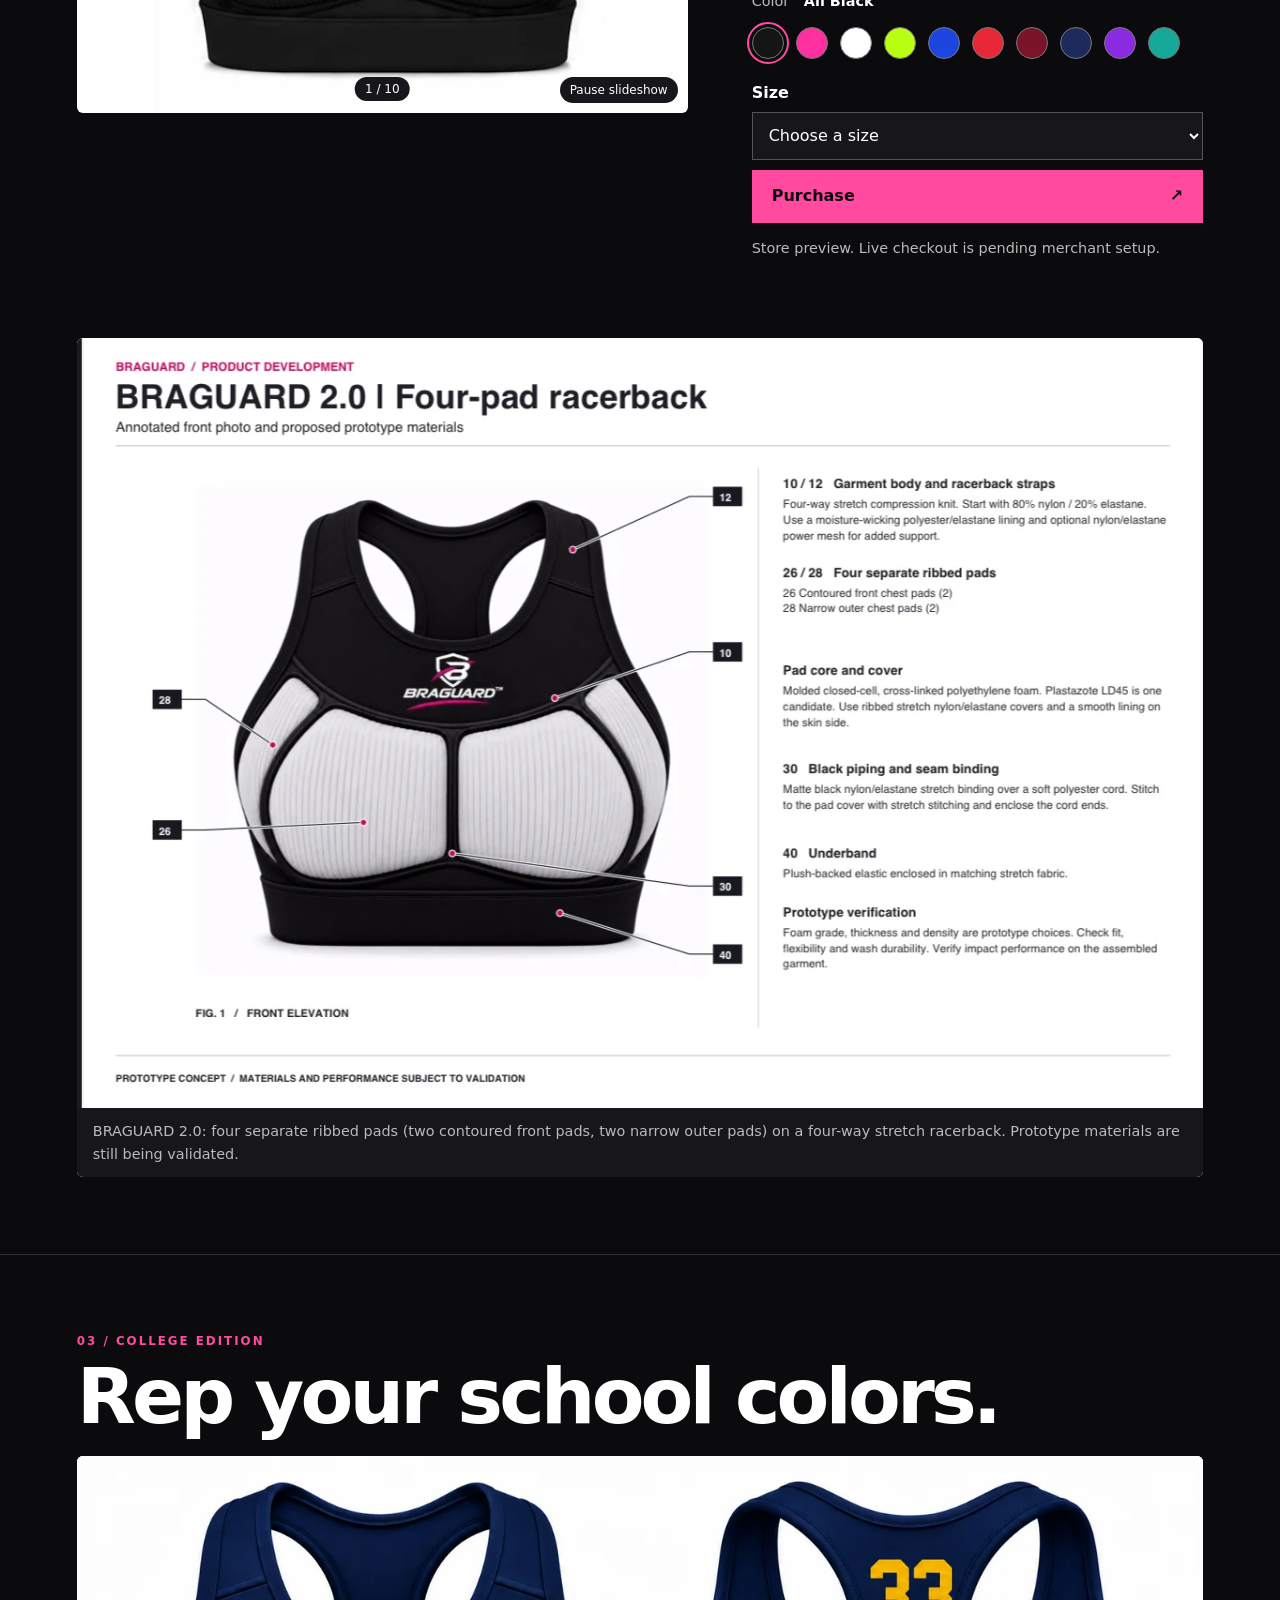
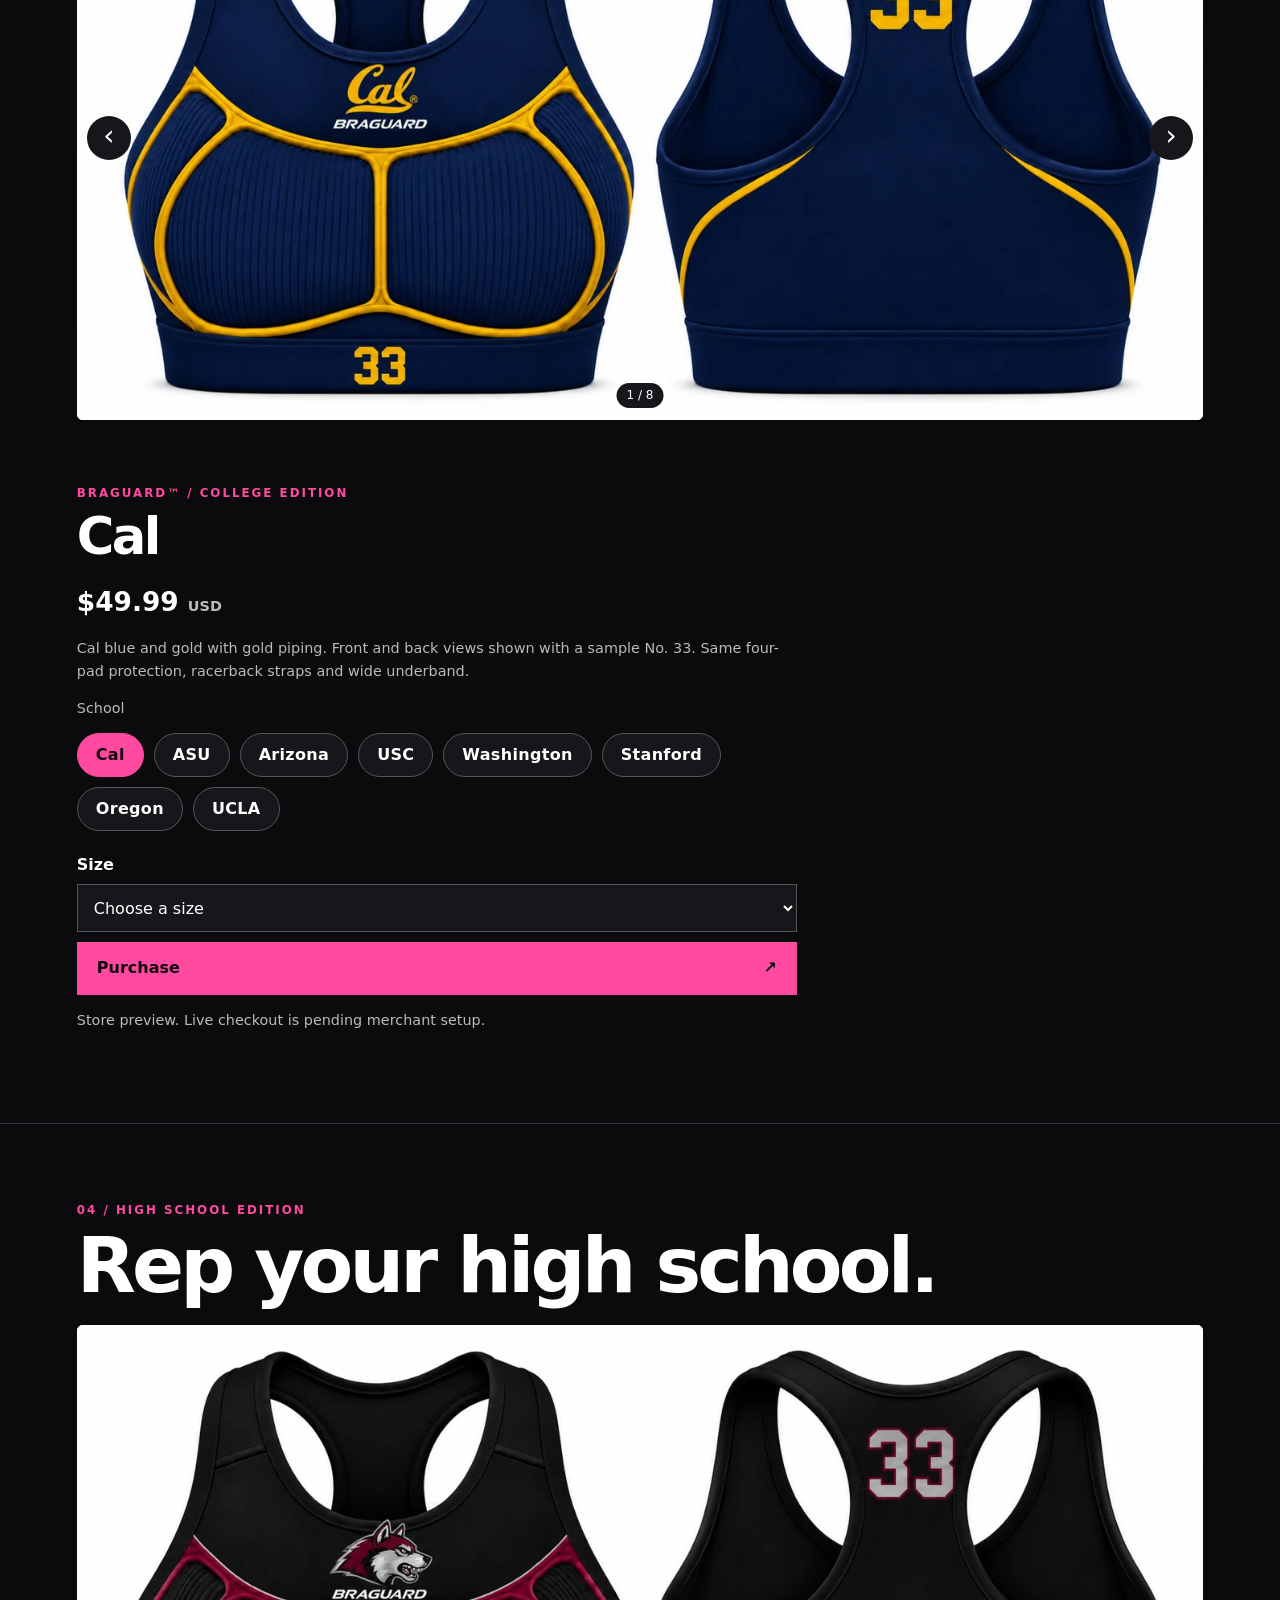
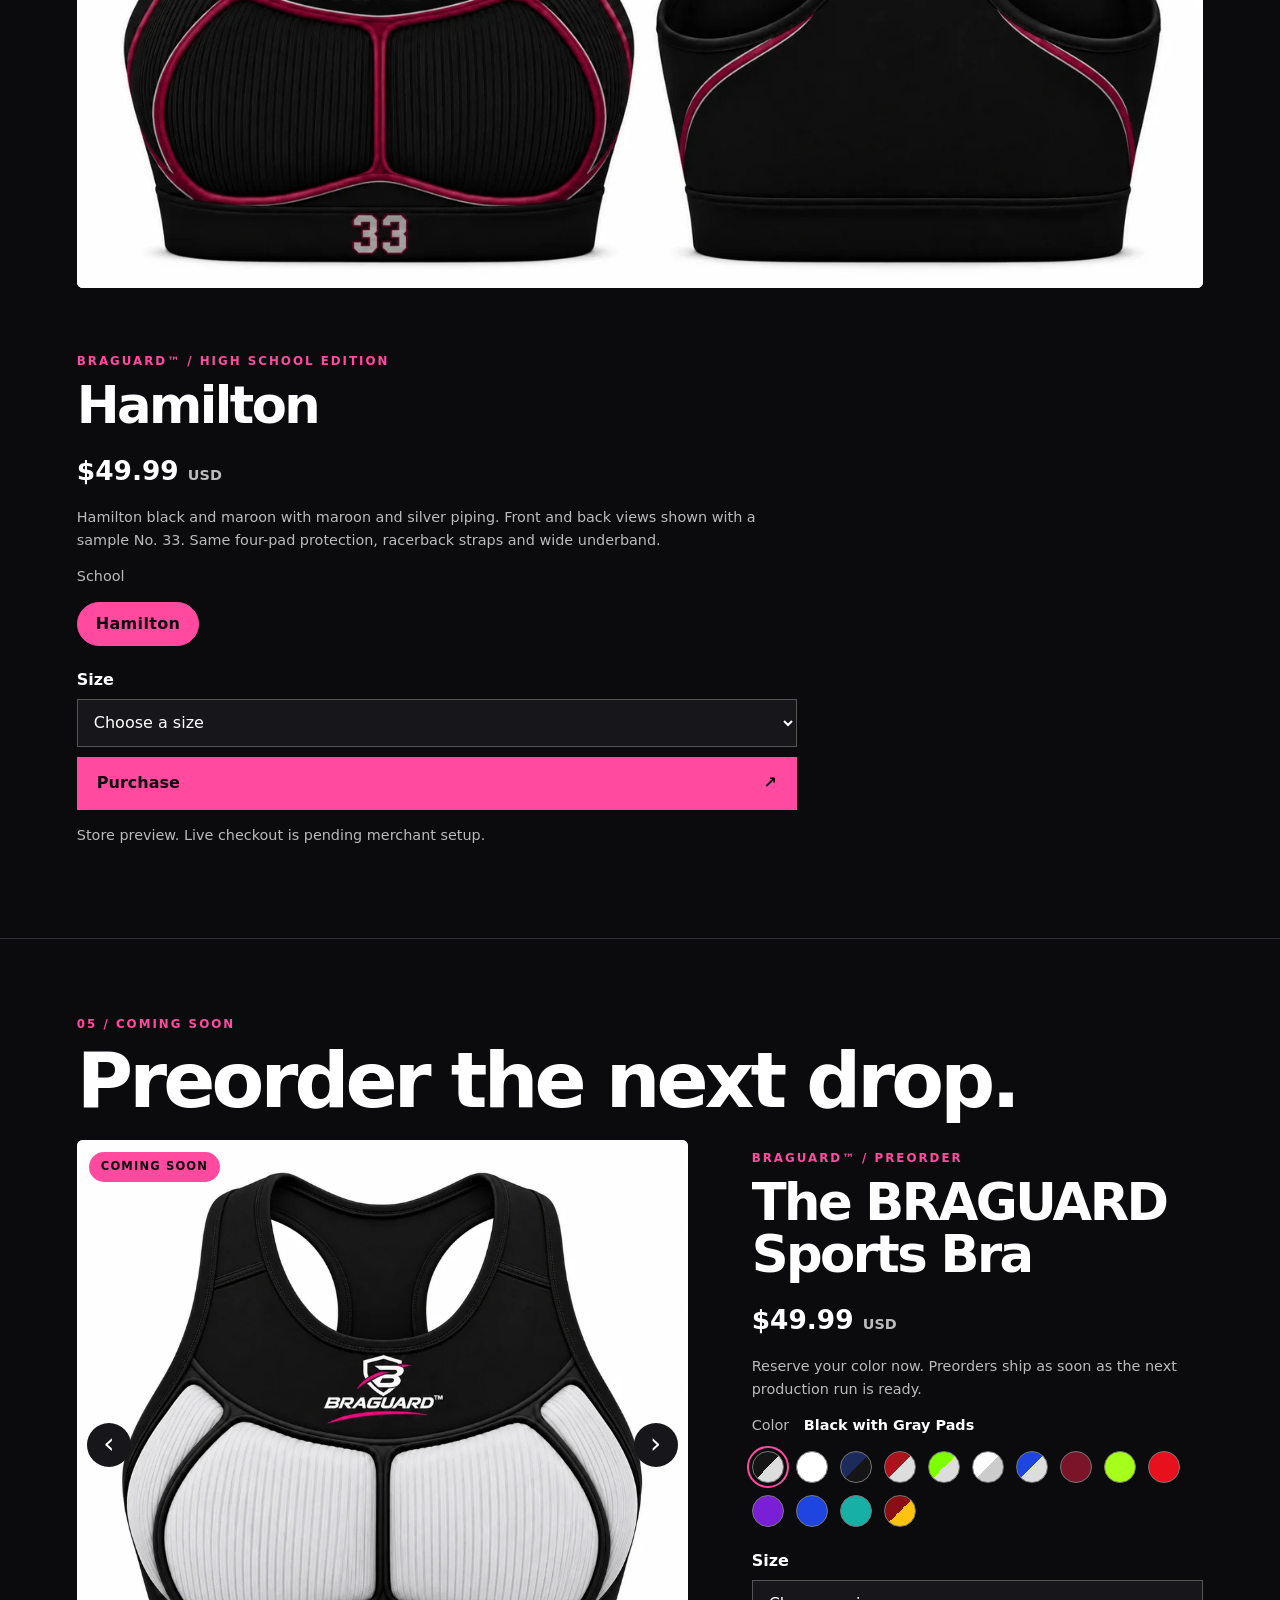
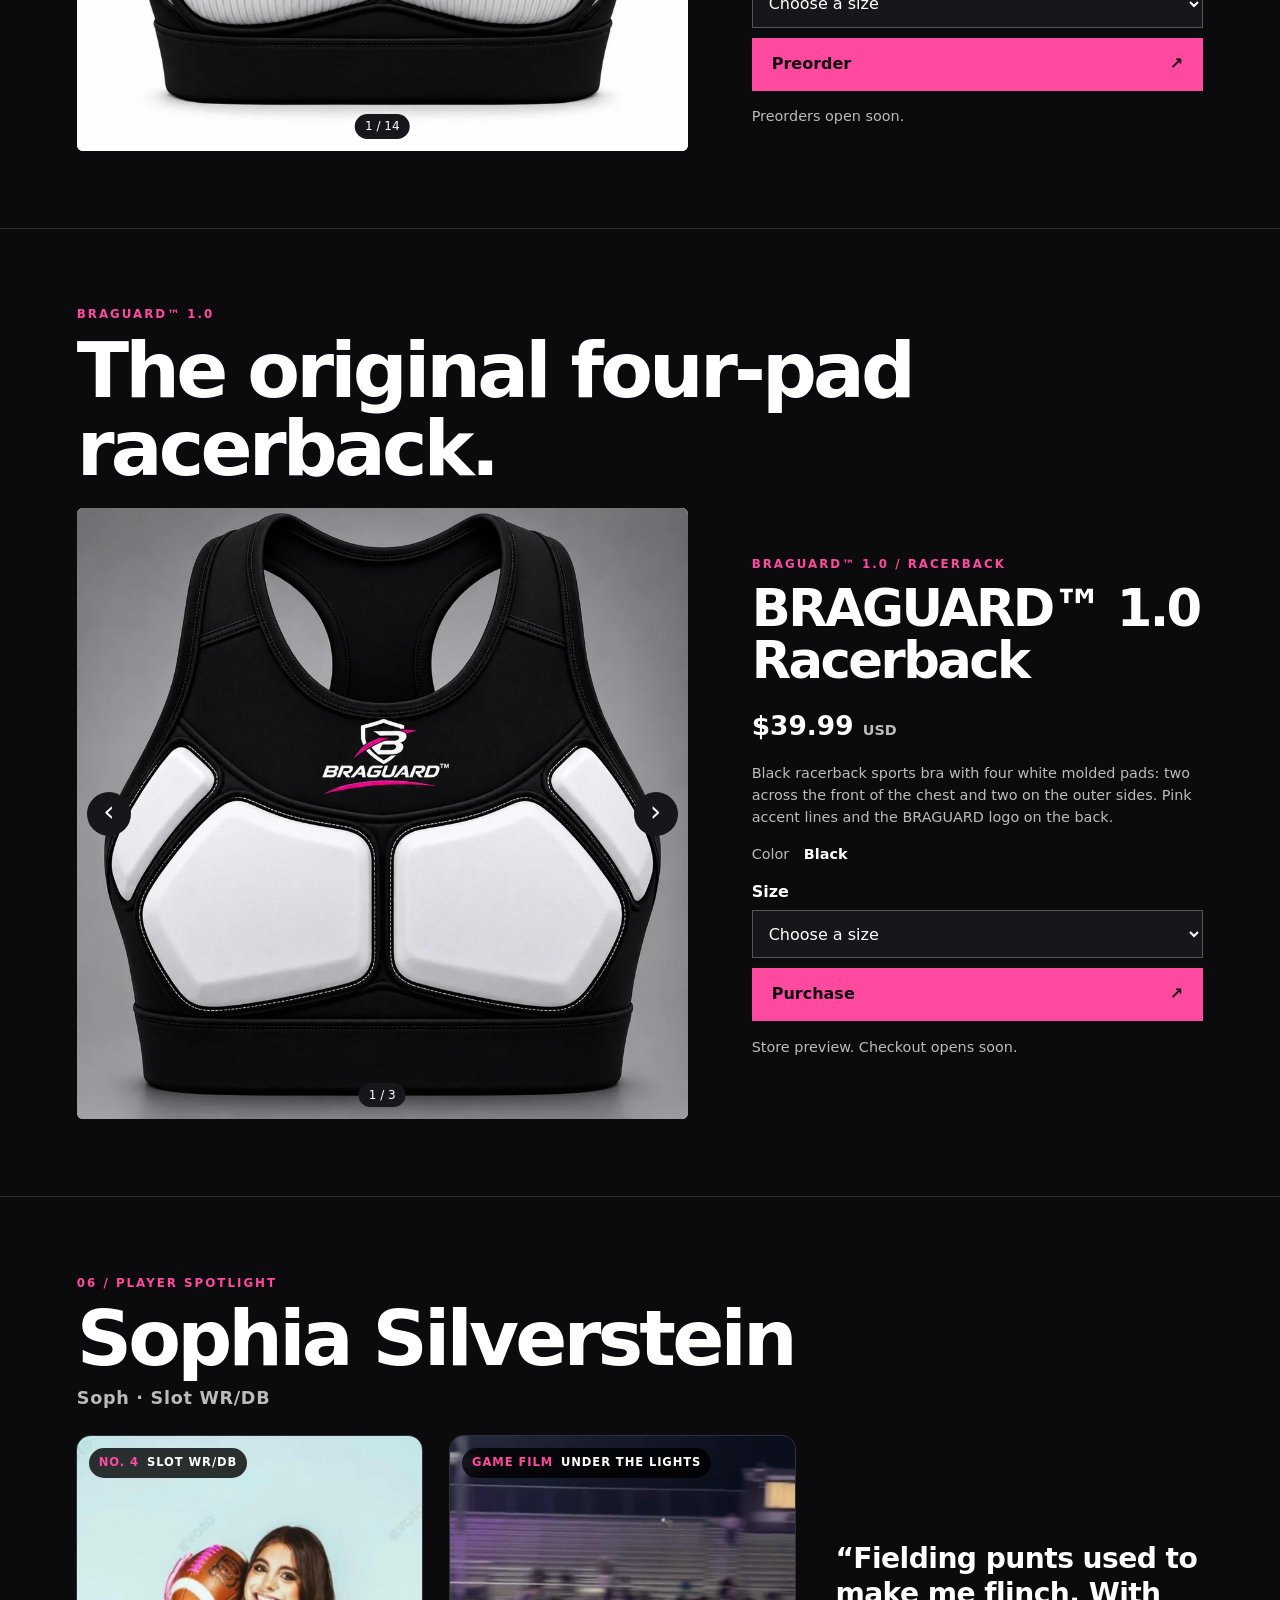
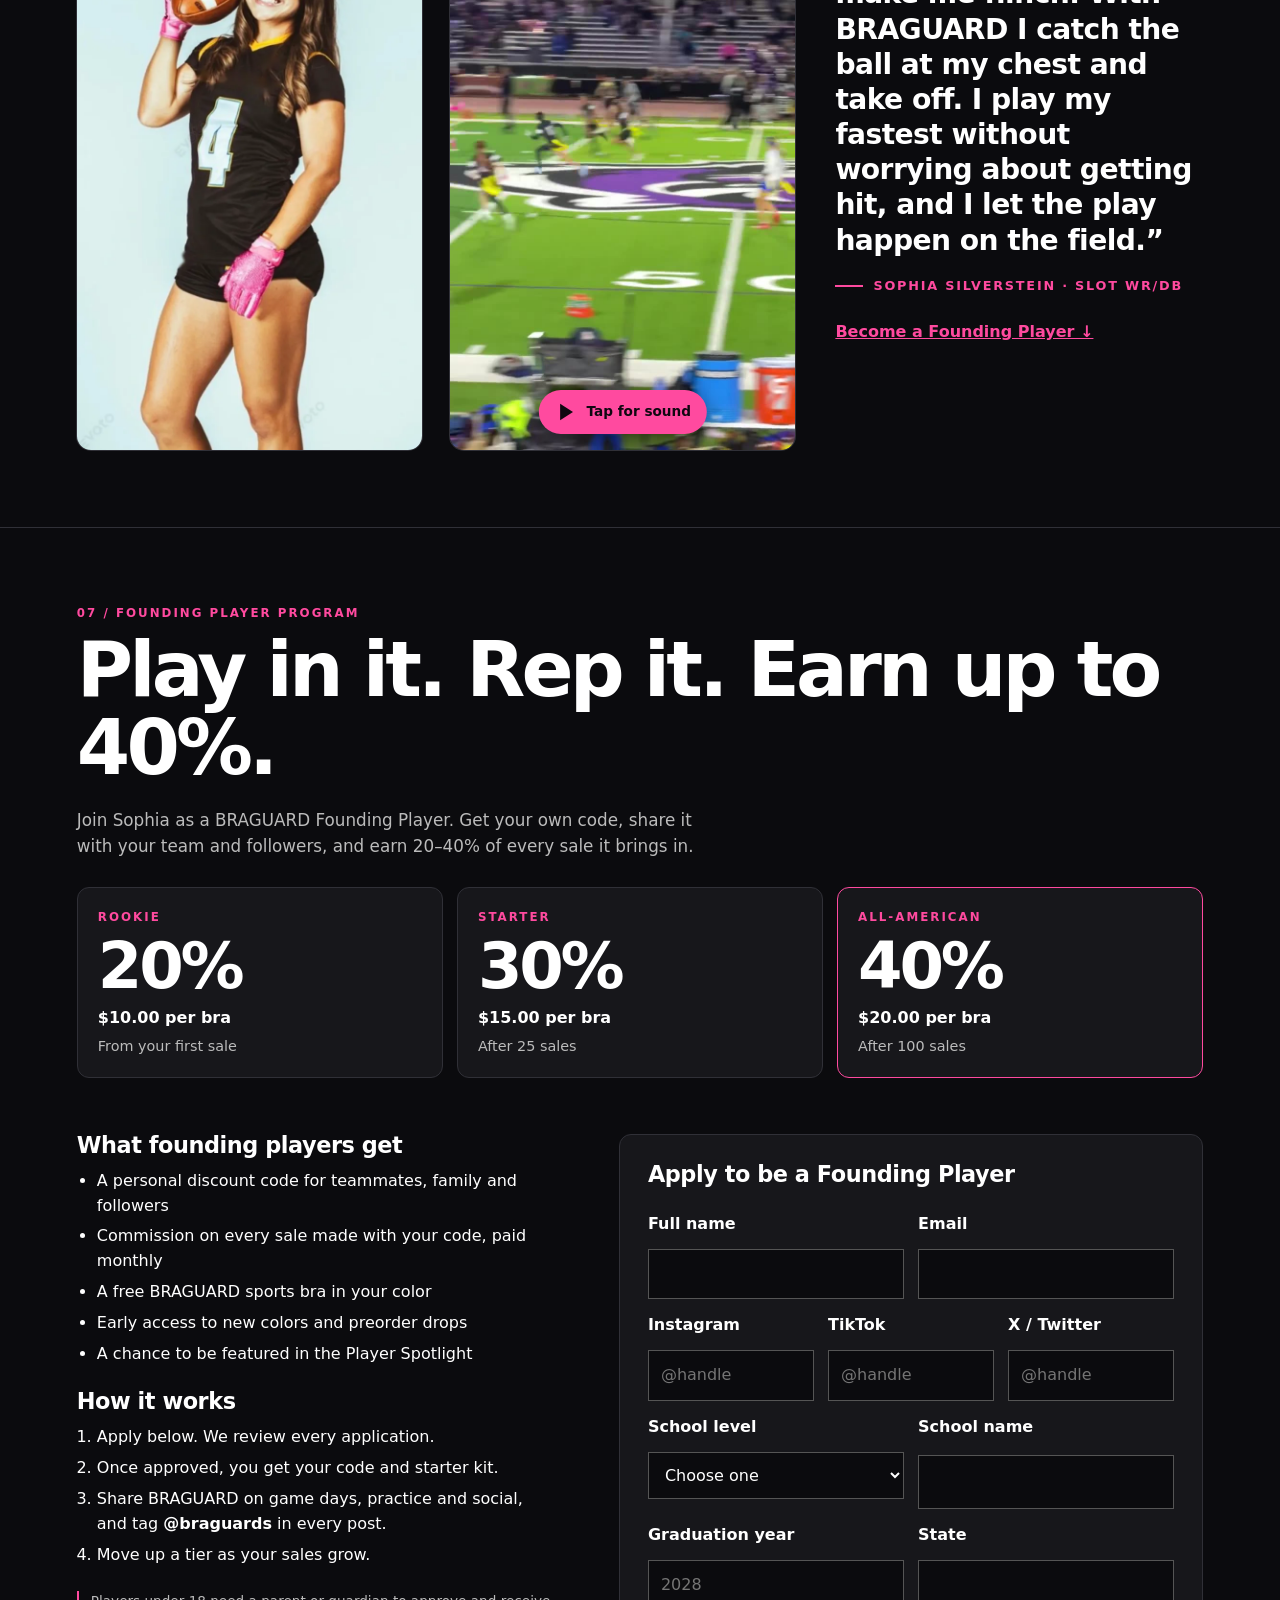
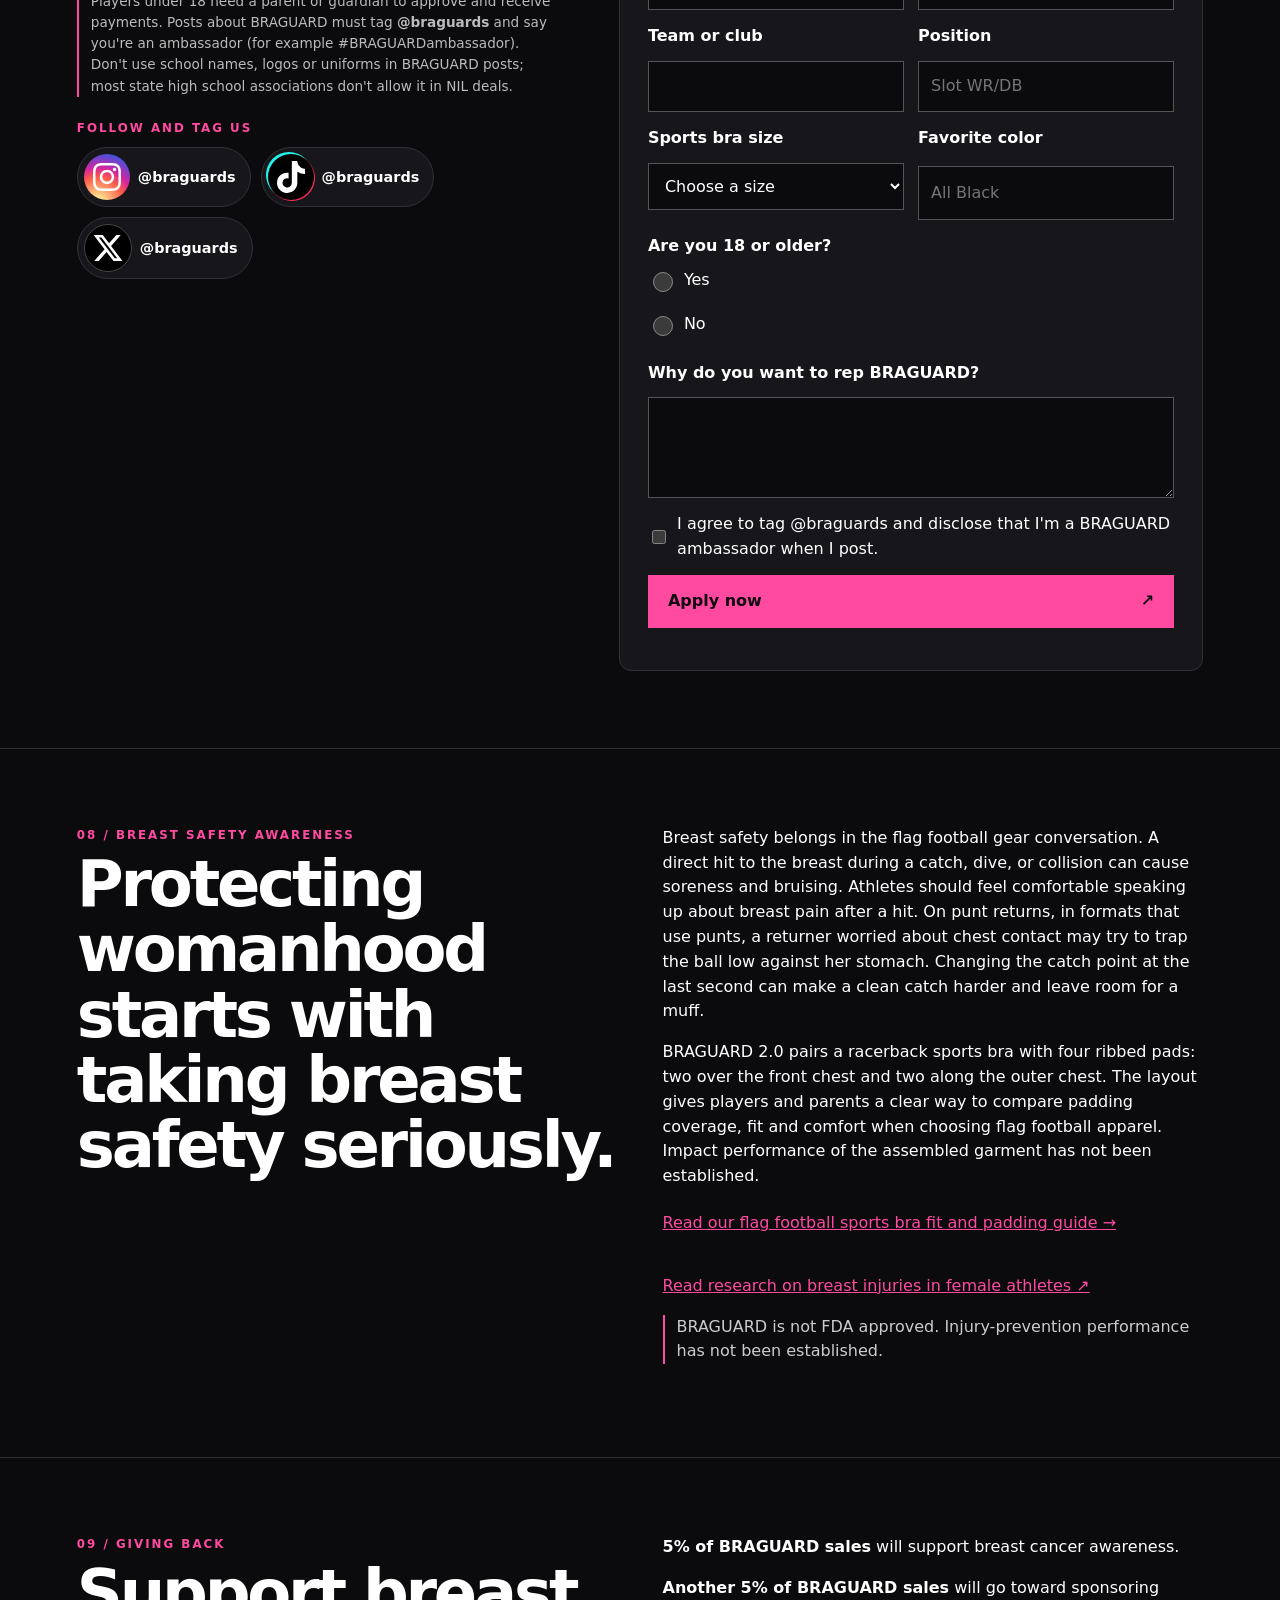
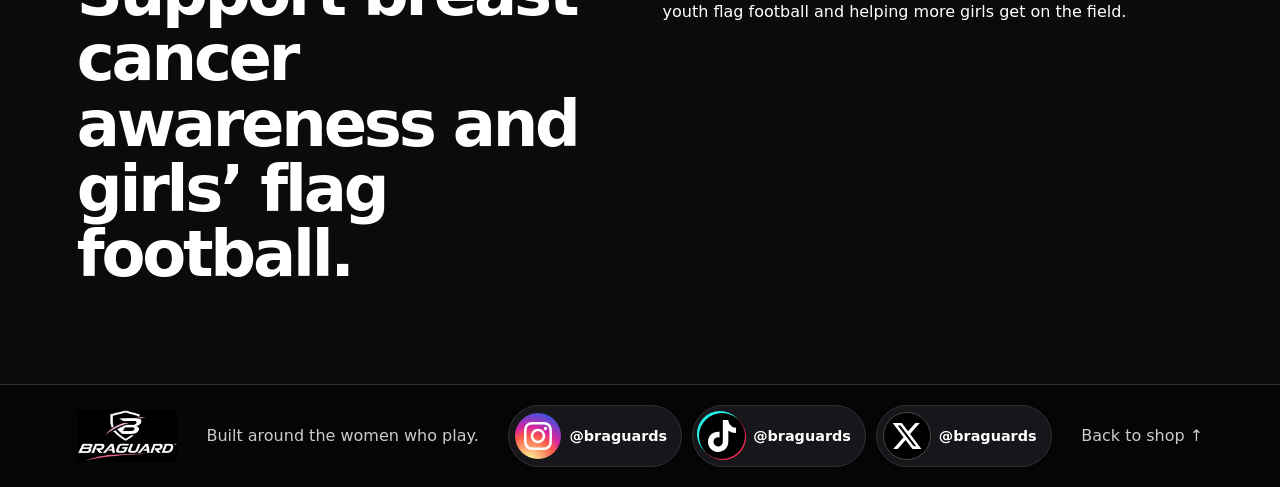
==== commit 21e9078b: "Clarify four-pad homepage search summary and link buying guide" ====
--- a/index.html
+++ b/index.html
@@ -4,7 +4,7 @@
   <meta charset="utf-8">
   <meta name="viewport" content="width=device-width, initial-scale=1, viewport-fit=cover">
   <title>Padded Sports Bra for Women's Flag Football | BRAGUARD™</title>
-  <meta name="description" content="Shop BRAGUARD padded sports bras for women’s and girls’ flag football. Explore racerback styles, segmented chest padding, colors and sizes.">
+  <meta name="description" content="Explore the BRAGUARD 2.0 four-pad racerback for girls’ and women’s flag football: two front chest pads, two outer chest pads, fit guidance and current presale details.">
   <meta name="theme-color" content="#0b0b0e">
   <link rel="canonical" href="https://braguards.com/">
   <meta property="og:type" content="website">
@@ -88,6 +88,7 @@
           <div class="price">$19.99 <small>presale USD</small></div>
           <p>Presale price through December 31, 2026; regular price $49.99 beginning January 1, 2027. Checkout is pending merchant setup.</p>
           <p>Four separate ribbed pads: two across the front chest and two along the outer chest. Choose tonal, gray-pad or black-piping styles, with racerback straps and a wide underband.</p>
+          <p>Compare padding layouts and fit in our <a href="/blog/best-padded-sports-bras-for-flag-football/">padded sports bra buying guide for flag football</a>.</p>
           <p class="color-label">Style <strong id="style-name"></strong></p>
           <div class="style-pills pills" role="group" aria-label="Choose style"></div>
           <p class="color-label">Color <strong id="color"></strong></p>
